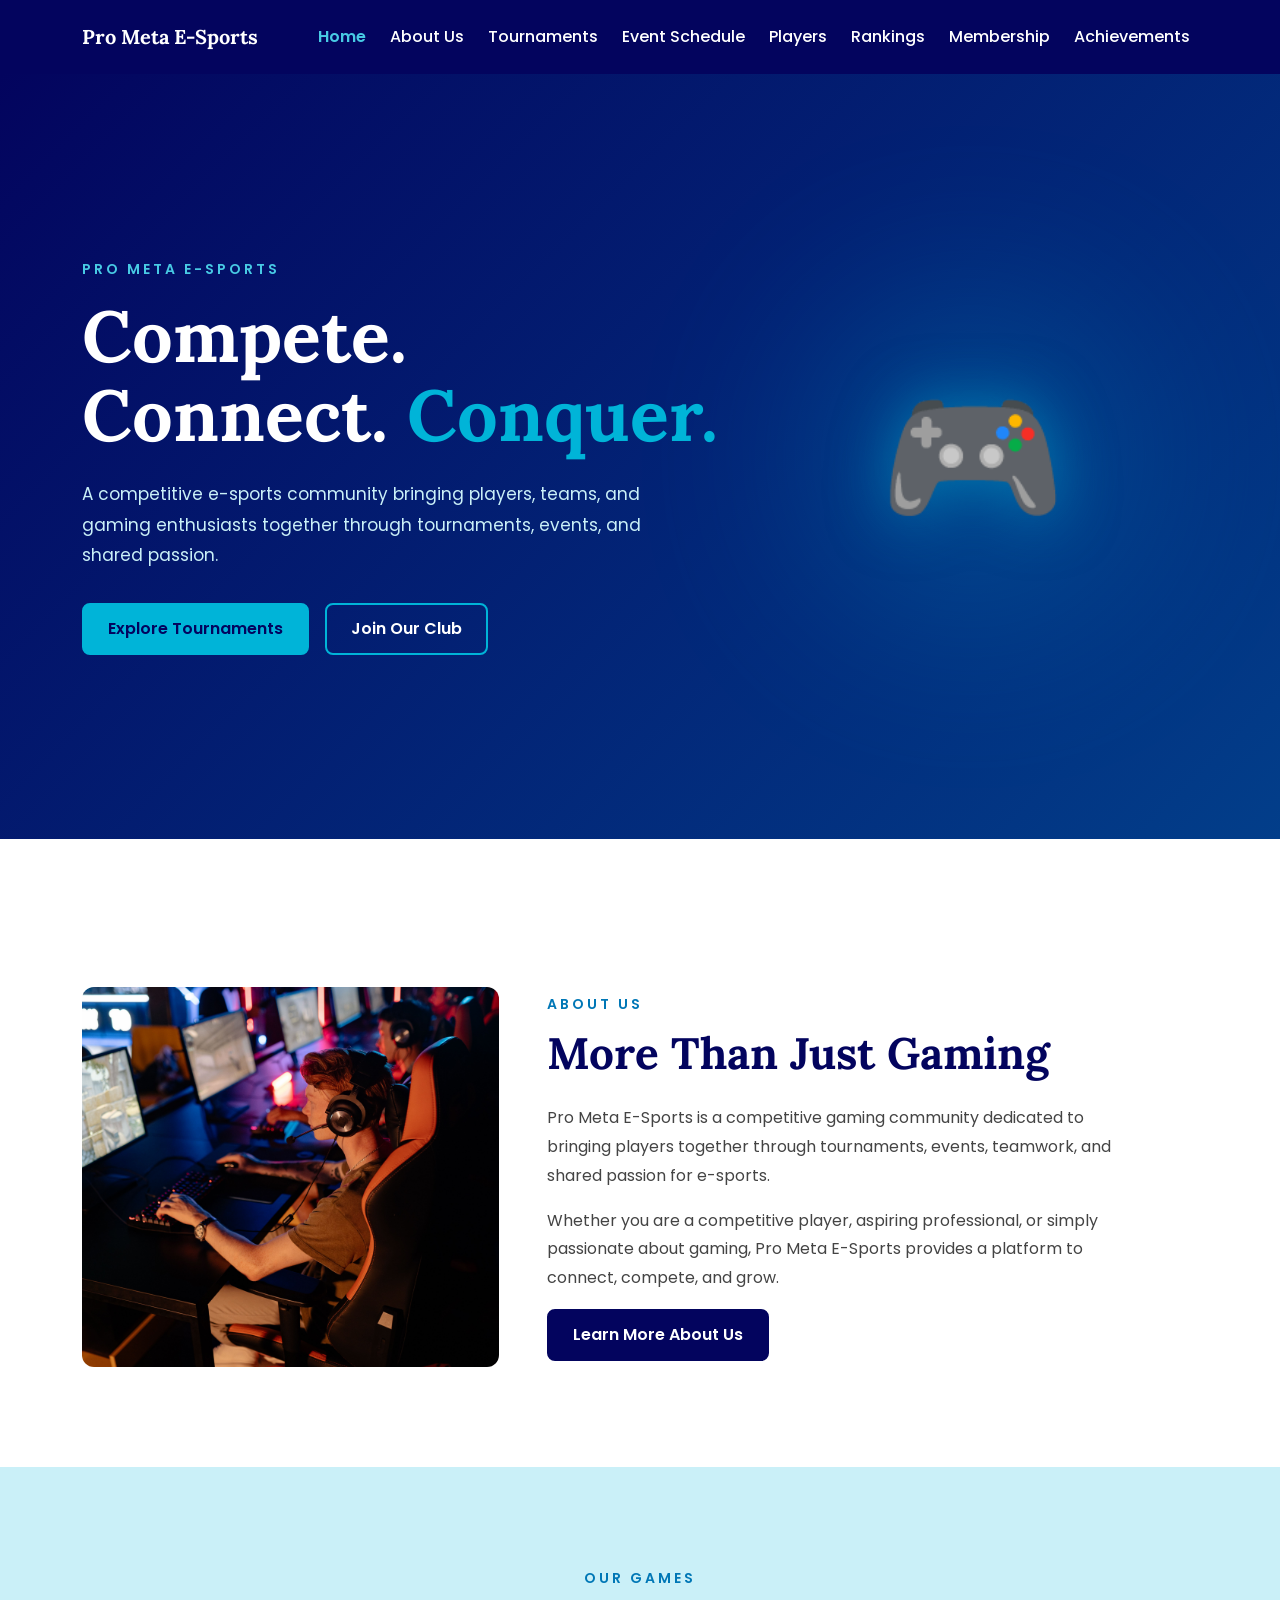
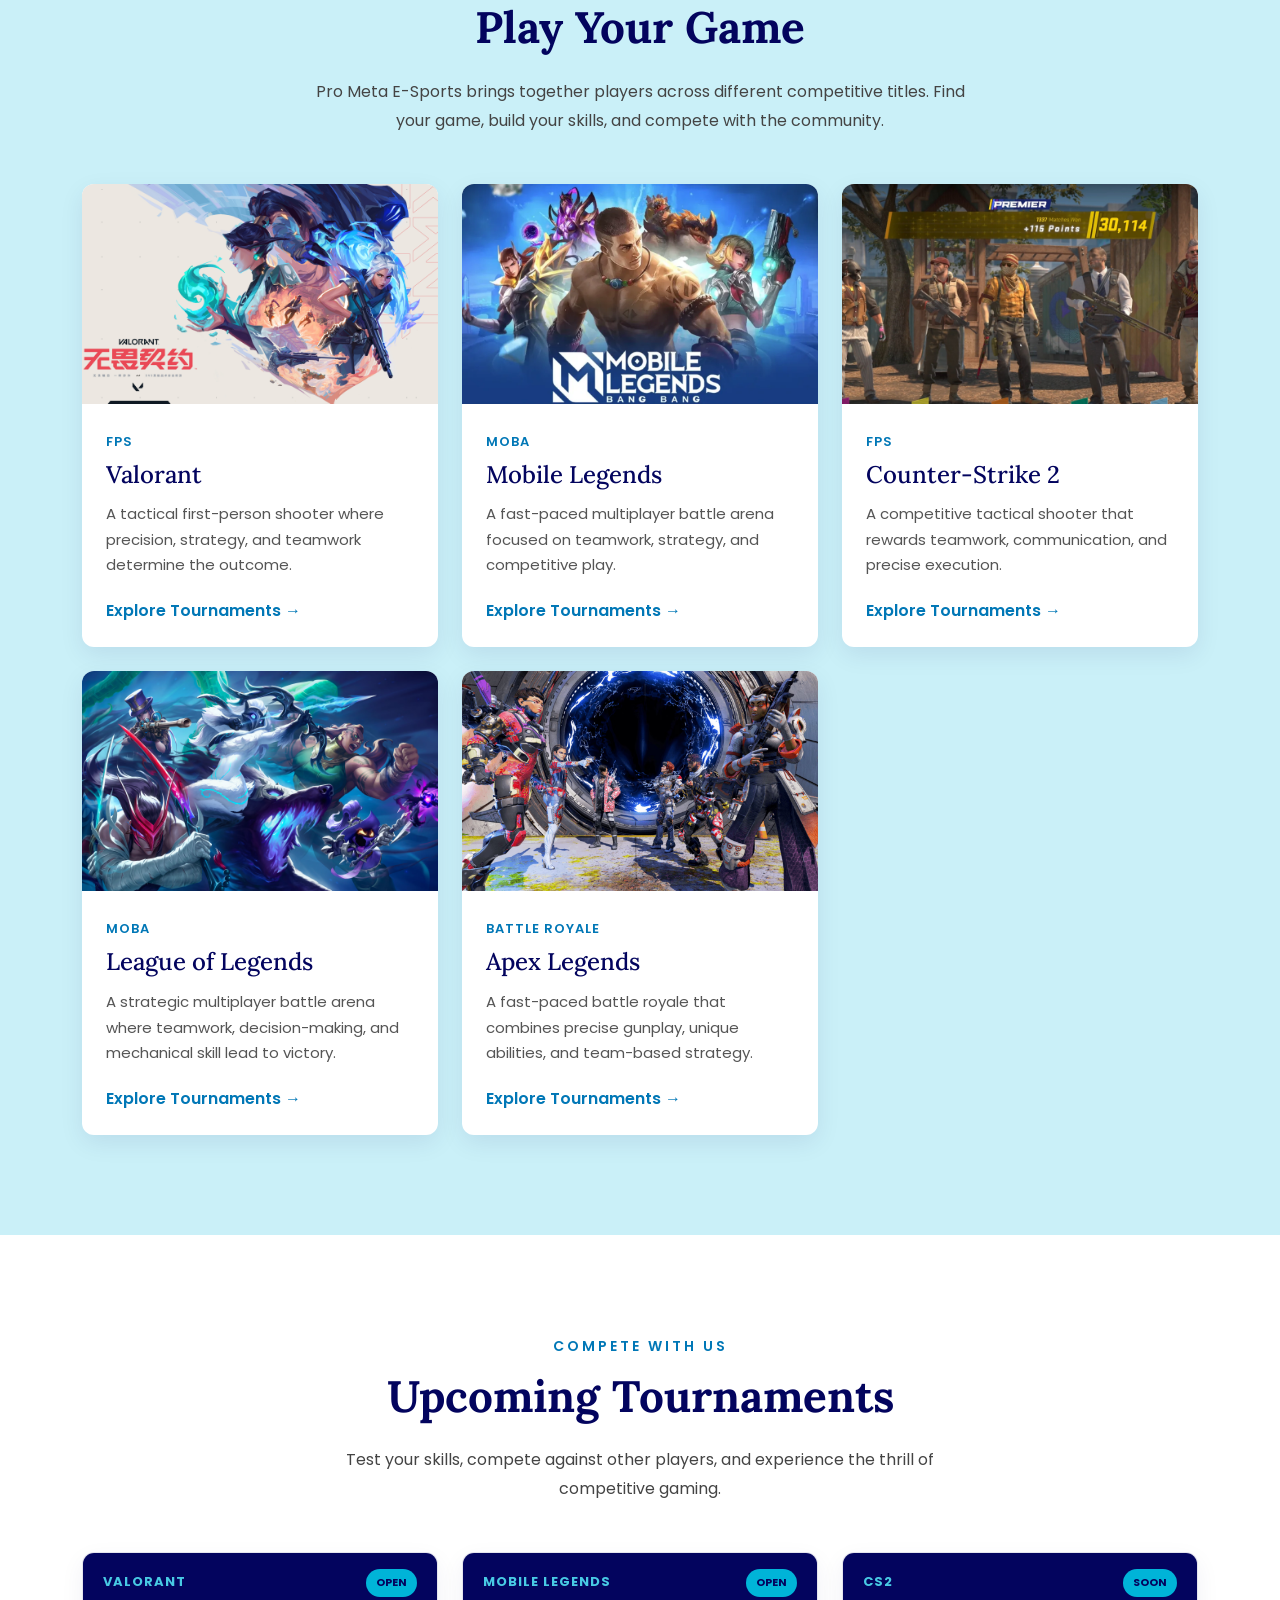
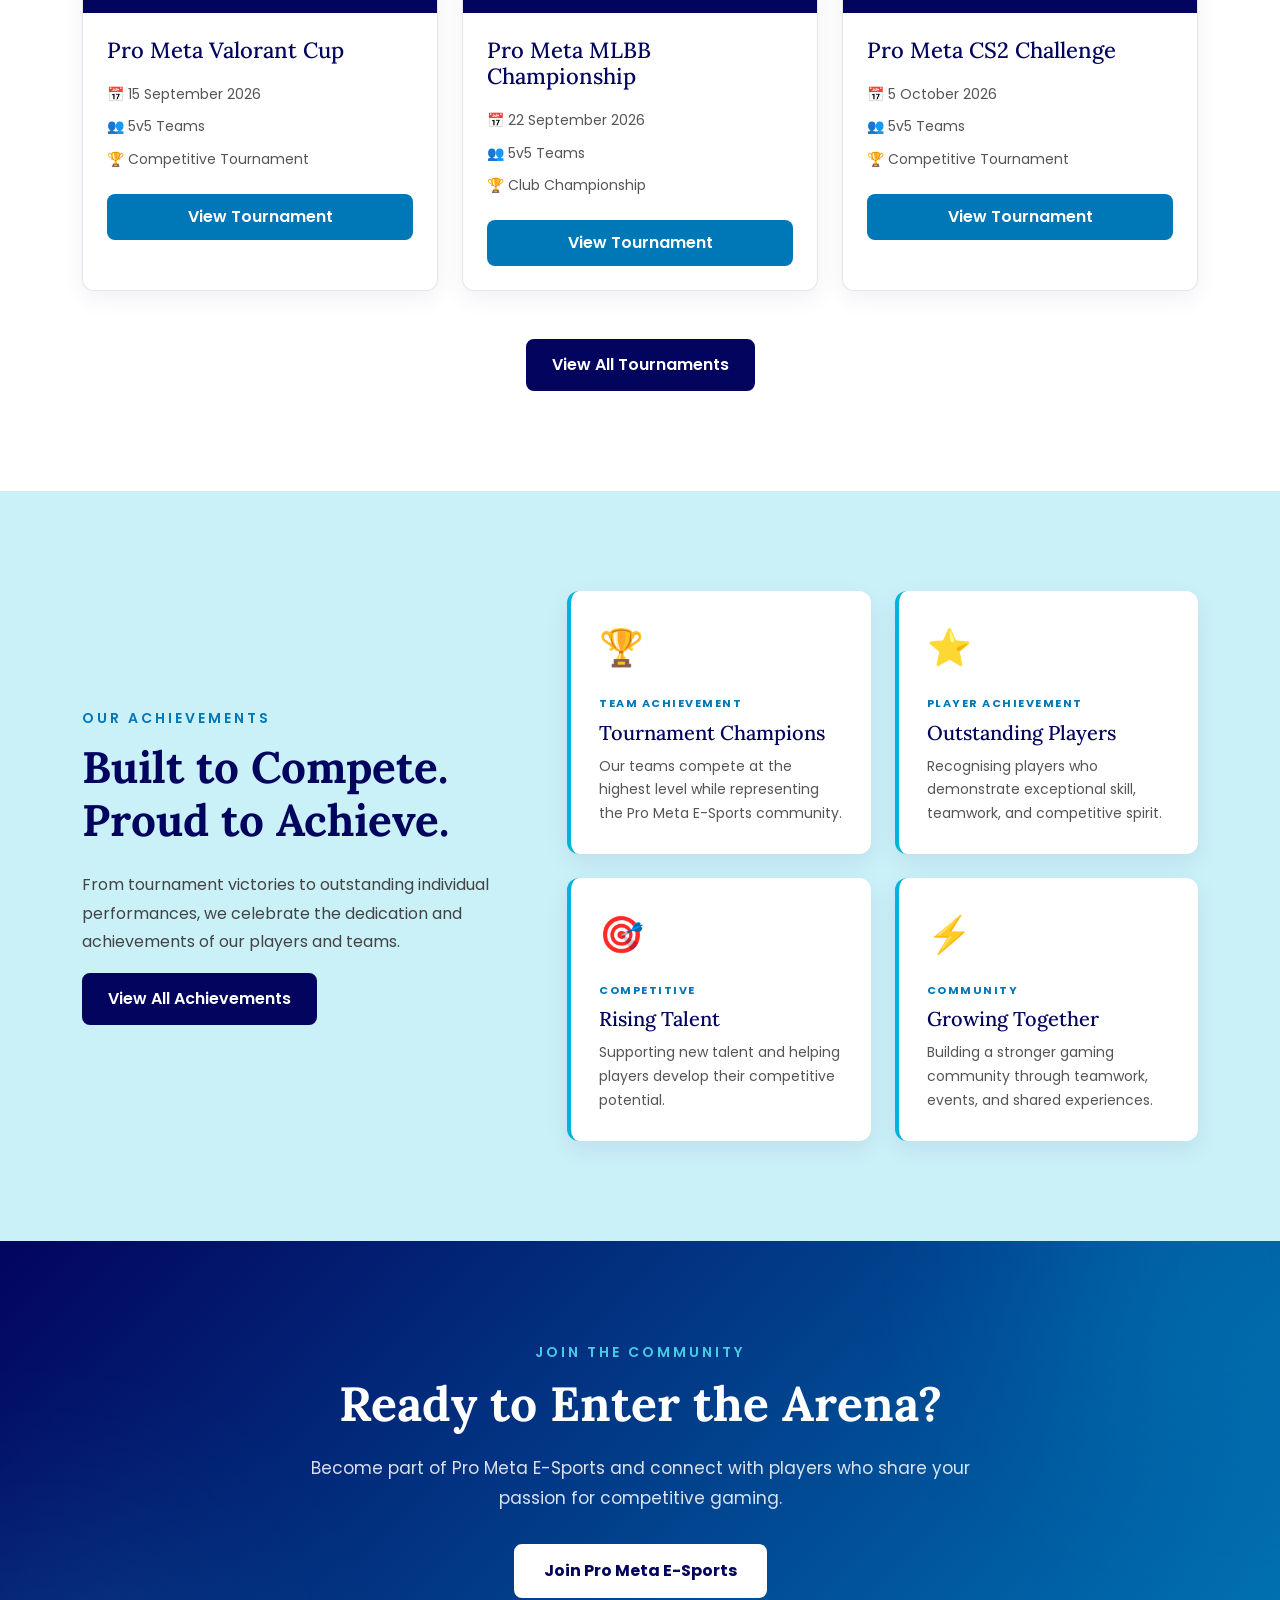
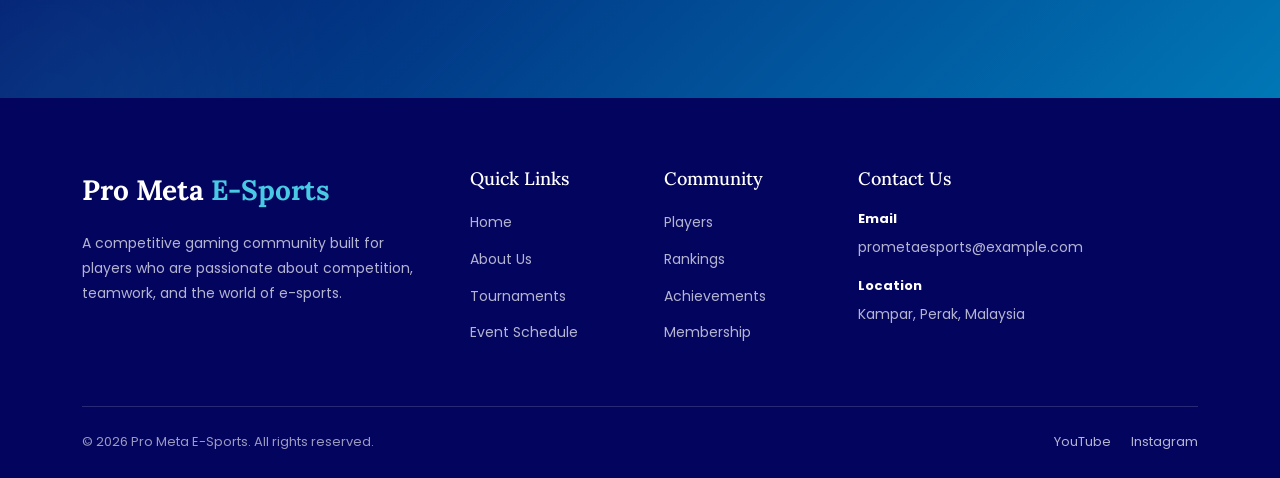
==== index.html @ bb0fb971 "Update homepage and achievements pages" ====
<!DOCTYPE html>
<html lang="en">

<head>
    <meta charset="UTF-8">
    <meta name="viewport" content="width=device-width, initial-scale=1.0">

    <title>Pro Meta E-Sports</title>

    <!-- Google Fonts -->
    <link rel="preconnect" href="https://fonts.googleapis.com">
    <link rel="preconnect" href="https://fonts.gstatic.com" crossorigin>

    <link
        href="https://fonts.googleapis.com/css2?family=Lora:wght@400;500;600;700&family=Poppins:wght@300;400;500;600;700&display=swap"
        rel="stylesheet">

    <!-- Bootstrap CSS -->
    <link href="https://cdn.jsdelivr.net/npm/bootstrap@5.3.8/dist/css/bootstrap.min.css" rel="stylesheet">

    <!-- Global CSS -->
    <link rel="stylesheet" href="css/style.css">
</head>

<body>

    <nav class="navbar navbar-expand-lg navbar-dark">
        <div class="container">

            <!-- Logo / Brand -->
            <a class="navbar-brand" href="index.html">
                Pro Meta E-Sports
            </a>

            <!-- Mobile Menu Button -->
            <button class="navbar-toggler" type="button" data-bs-toggle="collapse" data-bs-target="#mainNavbar"
                aria-controls="mainNavbar" aria-expanded="false" aria-label="Toggle navigation">

                <span class="navbar-toggler-icon"></span>

            </button>

            <!-- Navigation Links -->
            <div class="collapse navbar-collapse" id="mainNavbar">

                <ul class="navbar-nav ms-auto">

                    <li class="nav-item">
                        <a class="nav-link active" href="index.html">
                            Home
                        </a>
                    </li>

                    <li class="nav-item">
                        <a class="nav-link" href="about.html">
                            About Us
                        </a>
                    </li>

                    <li class="nav-item">
                        <a class="nav-link" href="tournaments.html">
                            Tournaments
                        </a>
                    </li>

                    <li class="nav-item">
                        <a class="nav-link" href="schedule.html">
                            Event Schedule
                        </a>
                    </li>

                    <li class="nav-item">
                        <a class="nav-link" href="players.html">
                            Players
                        </a>
                    </li>

                    <li class="nav-item">
                        <a class="nav-link" href="rankings.html">
                            Rankings
                        </a>
                    </li>

                    <li class="nav-item">
                        <a class="nav-link" href="membership.html">
                            Membership
                        </a>
                    </li>

                    <li class="nav-item">
                        <a class="nav-link" href="achievements.html">
                            Achievements
                        </a>
                    </li>

                </ul>

            </div>

        </div>
    </nav>


    <section class="hero-section">
        <div class="container">
            <div class="row align-items-center">

                <!-- Hero Text -->
                <div class="col-lg-7">

                    <p class="hero-label">
                        PRO META E-SPORTS
                    </p>

                    <h1 class="hero-title">
                        Compete. Connect. <span>Conquer.</span>
                    </h1>

                    <p class="hero-description">
                        A competitive e-sports community bringing players,
                        teams, and gaming enthusiasts together through
                        tournaments, events, and shared passion.
                    </p>

                    <div class="hero-buttons">
                        <a href="tournaments.html" class="btn btn-primary-custom">
                            Explore Tournaments
                        </a>

                        <a href="membership.html" class="btn btn-outline-custom">
                            Join Our Club
                        </a>
                    </div>

                </div>

                <!-- Hero Visual -->
                <div class="col-lg-5">

                    <div class="hero-visual">
                        <div class="hero-glow"></div>

                        <div class="hero-controller">
                            🎮
                        </div>
                    </div>

                </div>

            </div>
        </div>
    </section>

    <!-- About Preview Section -->
    <section class="about-preview">
        <div class="container">

            <div class="row align-items-center g-5">

                <div class="row align-items-center g-5">

                    <div class="col-lg-5">
                        <div class="about-visual">
                            <img src="images/about/esports-team.jpg" alt="Pro Meta E-Sports">
                        </div>
                    </div>

                    <!-- Content -->
                    <div class="col-lg-7">

                        <p class="section-label">
                            ABOUT US
                        </p>

                        <h2 class="section-title">
                            More Than Just Gaming
                        </h2>

                        <p class="section-description">
                            Pro Meta E-Sports is a competitive gaming community
                            dedicated to bringing players together through
                            tournaments, events, teamwork, and shared passion
                            for e-sports.
                        </p>

                        <p class="section-description">
                            Whether you are a competitive player, aspiring
                            professional, or simply passionate about gaming,
                            Pro Meta E-Sports provides a platform to connect,
                            compete, and grow.
                        </p>

                        <a href="about.html" class="btn btn-secondary-custom">
                            Learn More About Us
                        </a>

                    </div>

                </div>

            </div>
    </section>

    <!-- Featured Games Section -->
    <section class="games-section">
        <div class="container">

            <!-- Section Heading -->
            <div class="section-heading text-center">

                <p class="section-label">
                    OUR GAMES
                </p>

                <h2 class="section-title">
                    Play Your Game
                </h2>

                <p class="section-description mx-auto">
                    Pro Meta E-Sports brings together players across
                    different competitive titles. Find your game,
                    build your skills, and compete with the community.
                </p>

            </div>


            <!-- Game Cards -->
            <div class="row g-4 mt-4">

                <!-- Valorant -->
                <div class="col-md-6 col-lg-4">

                    <div class="game-card">

                        <div class="game-image">
                            <img src="images/banner/valorant.jpg" alt="Valorant">
                        </div>

                        <div class="game-content">

                            <span class="game-category">
                                FPS
                            </span>

                            <h3>
                                Valorant
                            </h3>

                            <p>
                                A tactical first-person shooter where
                                precision, strategy, and teamwork determine
                                the outcome.
                            </p>

                            <a href="tournaments.html" class="game-link">
                                Explore Tournaments →
                            </a>

                        </div>

                    </div>

                </div>


                <!-- Mobile Legends -->
                <div class="col-md-6 col-lg-4">

                    <div class="game-card">

                        <div class="game-image">
                            <img src="images/banner/mobile-legends.jpg" alt="Mobile Legends">
                        </div>

                        <div class="game-content">

                            <span class="game-category">
                                MOBA
                            </span>

                            <h3>
                                Mobile Legends
                            </h3>

                            <p>
                                A fast-paced multiplayer battle arena
                                focused on teamwork, strategy, and
                                competitive play.
                            </p>

                            <a href="tournaments.html" class="game-link">
                                Explore Tournaments →
                            </a>

                        </div>

                    </div>

                </div>


                <!-- Counter-Strike 2 -->
                <div class="col-md-6 col-lg-4">

                    <div class="game-card">

                        <div class="game-image">
                            <img src="images/banner/counter-strike-2.jpg" alt="Counter-Strike 2">
                        </div>

                        <div class="game-content">

                            <span class="game-category">
                                FPS
                            </span>

                            <h3>
                                Counter-Strike 2
                            </h3>

                            <p>
                                A competitive tactical shooter that
                                rewards teamwork, communication, and
                                precise execution.
                            </p>

                            <a href="tournaments.html" class="game-link">
                                Explore Tournaments →
                            </a>

                        </div>

                    </div>

                </div>

                <!-- League of Legends -->
                <div class="col-md-6 col-lg-4">

                    <div class="game-card">

                        <div class="game-image">
                            <img src="images/banner/league-of-legends.jpg" alt="League of Legends">
                        </div>

                        <div class="game-content">

                            <span class="game-category">
                                MOBA
                            </span>

                            <h3>
                                League of Legends
                            </h3>

                            <p>
                                A strategic multiplayer battle arena where teamwork,
                                decision-making, and mechanical skill lead to victory.
                            </p>

                            <a href="tournaments.html" class="game-link">
                                Explore Tournaments →
                            </a>

                        </div>

                    </div>

                </div>


                <!-- Apex Legends -->
                <div class="col-md-6 col-lg-4">

                    <div class="game-card">

                        <div class="game-image">
                            <img src="images/banner/apex-legends.jpg" alt="Apex Legends">
                        </div>

                        <div class="game-content">

                            <span class="game-category">
                                BATTLE ROYALE
                            </span>

                            <h3>
                                Apex Legends
                            </h3>

                            <p>
                                A fast-paced battle royale that combines precise gunplay,
                                unique abilities, and team-based strategy.
                            </p>

                            <a href="tournaments.html" class="game-link">
                                Explore Tournaments →
                            </a>

                        </div>

                    </div>

                </div>

            </div>

        </div>
    </section>

    <!-- Upcoming Tournaments Section -->
    <section class="tournaments-section">
        <div class="container">

            <!-- Section Heading -->
            <div class="section-heading text-center">

                <p class="section-label">
                    COMPETE WITH US
                </p>

                <h2 class="section-title">
                    Upcoming Tournaments
                </h2>

                <p class="section-description mx-auto">
                    Test your skills, compete against other players,
                    and experience the thrill of competitive gaming.
                </p>

            </div>


            <!-- Tournament Cards -->
            <div class="row g-4 mt-4">

                <!-- Tournament 1 -->
                <div class="col-md-6 col-lg-4">

                    <div class="tournament-card">

                        <div class="tournament-header">
                            <span class="tournament-game">
                                VALORANT
                            </span>

                            <span class="tournament-status">
                                OPEN
                            </span>
                        </div>

                        <div class="tournament-content">

                            <h3>
                                Pro Meta Valorant Cup
                            </h3>

                            <div class="tournament-info">
                                <p>
                                    📅 15 September 2026
                                </p>

                                <p>
                                    👥 5v5 Teams
                                </p>

                                <p>
                                    🏆 Competitive Tournament
                                </p>
                            </div>

                            <a href="tournaments.html" class="btn btn-tournament">
                                View Tournament
                            </a>

                        </div>

                    </div>

                </div>


                <!-- Tournament 2 -->
                <div class="col-md-6 col-lg-4">

                    <div class="tournament-card">

                        <div class="tournament-header">
                            <span class="tournament-game">
                                MOBILE LEGENDS
                            </span>

                            <span class="tournament-status">
                                OPEN
                            </span>
                        </div>

                        <div class="tournament-content">

                            <h3>
                                Pro Meta MLBB Championship
                            </h3>

                            <div class="tournament-info">
                                <p>
                                    📅 22 September 2026
                                </p>

                                <p>
                                    👥 5v5 Teams
                                </p>

                                <p>
                                    🏆 Club Championship
                                </p>
                            </div>

                            <a href="tournaments.html" class="btn btn-tournament">
                                View Tournament
                            </a>

                        </div>

                    </div>

                </div>


                <!-- Tournament 3 -->
                <div class="col-md-6 col-lg-4">

                    <div class="tournament-card">

                        <div class="tournament-header">
                            <span class="tournament-game">
                                CS2
                            </span>

                            <span class="tournament-status">
                                SOON
                            </span>
                        </div>

                        <div class="tournament-content">

                            <h3>
                                Pro Meta CS2 Challenge
                            </h3>

                            <div class="tournament-info">
                                <p>
                                    📅 5 October 2026
                                </p>

                                <p>
                                    👥 5v5 Teams
                                </p>

                                <p>
                                    🏆 Competitive Tournament
                                </p>
                            </div>

                            <a href="tournaments.html" class="btn btn-tournament">
                                View Tournament
                            </a>

                        </div>

                    </div>

                </div>

            </div>


            <!-- View All -->
            <div class="text-center mt-5">

                <a href="tournaments.html" class="btn btn-secondary-custom">
                    View All Tournaments
                </a>

            </div>

        </div>
    </section>

    <!-- Achievements Section -->
    <section class="achievements-section">
        <div class="container">

            <div class="row align-items-center g-5">

                <!-- Text -->
                <div class="col-lg-5">

                    <p class="section-label">
                        OUR ACHIEVEMENTS
                    </p>

                    <h2 class="section-title">
                        Built to Compete.<br>
                        Proud to Achieve.
                    </h2>

                    <p class="section-description">
                        From tournament victories to outstanding individual
                        performances, we celebrate the dedication and
                        achievements of our players and teams.
                    </p>

                    <a href="achievements.html" class="btn btn-secondary-custom">
                        View All Achievements
                    </a>

                </div>


                <!-- Achievement Highlights -->
                <div class="col-lg-7">

                    <div class="row g-4">

                        <!-- Achievement 1 -->
                        <div class="col-sm-6">

                            <div class="achievement-card">

                                <div class="achievement-icon">
                                    🏆
                                </div>

                                <div>
                                    <span class="achievement-year">
                                        TEAM ACHIEVEMENT
                                    </span>

                                    <h3>
                                        Tournament Champions
                                    </h3>

                                    <p>
                                        Our teams compete at the highest
                                        level while representing the Pro
                                        Meta E-Sports community.
                                    </p>
                                </div>

                            </div>

                        </div>


                        <!-- Achievement 2 -->
                        <div class="col-sm-6">

                            <div class="achievement-card">

                                <div class="achievement-icon">
                                    ⭐
                                </div>

                                <div>
                                    <span class="achievement-year">
                                        PLAYER ACHIEVEMENT
                                    </span>

                                    <h3>
                                        Outstanding Players
                                    </h3>

                                    <p>
                                        Recognising players who demonstrate
                                        exceptional skill, teamwork, and
                                        competitive spirit.
                                    </p>
                                </div>

                            </div>

                        </div>


                        <!-- Achievement 3 -->
                        <div class="col-sm-6">

                            <div class="achievement-card">

                                <div class="achievement-icon">
                                    🎯
                                </div>

                                <div>
                                    <span class="achievement-year">
                                        COMPETITIVE
                                    </span>

                                    <h3>
                                        Rising Talent
                                    </h3>

                                    <p>
                                        Supporting new talent and helping
                                        players develop their competitive
                                        potential.
                                    </p>

                                </div>

                            </div>

                        </div>


                        <!-- Achievement 4 -->
                        <div class="col-sm-6">

                            <div class="achievement-card">

                                <div class="achievement-icon">
                                    ⚡
                                </div>

                                <div>
                                    <span class="achievement-year">
                                        COMMUNITY
                                    </span>

                                    <h3>
                                        Growing Together
                                    </h3>

                                    <p>
                                        Building a stronger gaming community
                                        through teamwork, events, and
                                        shared experiences.
                                    </p>

                                </div>

                            </div>

                        </div>

                    </div>

                </div>

            </div>

        </div>
    </section>

    <!-- Membership CTA Section -->
    <section class="membership-cta">
        <div class="container">

            <div class="membership-cta-content text-center">

                <p class="section-label">
                    JOIN THE COMMUNITY
                </p>

                <h2>
                    Ready to Enter the Arena?
                </h2>

                <p>
                    Become part of Pro Meta E-Sports and connect with
                    players who share your passion for competitive gaming.
                </p>

                <a href="membership.html" class="btn btn-cta">
                    Join Pro Meta E-Sports
                </a>

            </div>

        </div>
    </section>

    <!-- Footer -->
    <footer class="site-footer">

        <div class="container">

            <div class="row g-5">

                <!-- Brand -->
                <div class="col-lg-4">

                    <a href="index.html" class="footer-brand">
                        Pro Meta <span>E-Sports</span>
                    </a>

                    <p class="footer-description">
                        A competitive gaming community built for players
                        who are passionate about competition, teamwork,
                        and the world of e-sports.
                    </p>

                </div>


                <!-- Quick Links -->
                <div class="col-sm-6 col-lg-2">

                    <h3 class="footer-title">
                        Quick Links
                    </h3>

                    <ul class="footer-links">

                        <li>
                            <a href="index.html">Home</a>
                        </li>

                        <li>
                            <a href="about.html">About Us</a>
                        </li>

                        <li>
                            <a href="tournaments.html">Tournaments</a>
                        </li>

                        <li>
                            <a href="schedule.html">Event Schedule</a>
                        </li>

                    </ul>

                </div>


                <!-- Community -->
                <div class="col-sm-6 col-lg-2">

                    <h3 class="footer-title">
                        Community
                    </h3>

                    <ul class="footer-links">

                        <li>
                            <a href="players.html">Players</a>
                        </li>

                        <li>
                            <a href="ranking.html">Rankings</a>
                        </li>

                        <li>
                            <a href="achievement.html">Achievements</a>
                        </li>

                        <li>
                            <a href="membership.html">Membership</a>
                        </li>

                    </ul>

                </div>


                <!-- Contact -->
                <div class="col-lg-4">

                    <h3 class="footer-title">
                        Contact Us
                    </h3>

                    <ul class="footer-contact">

                        <li>
                            <strong>Email</strong>
                            <a href="mailto:prometaesports@example.com">
                                prometaesports@example.com
                            </a>
                        </li>

                        <li>
                            <strong>Location</strong>
                            <span>
                                Kampar, Perak, Malaysia
                            </span>
                        </li>

                    </ul>

                </div>

            </div>


            <!-- Bottom Footer -->
            <div class="footer-bottom">

                <p>
                    © 2026 Pro Meta E-Sports. All rights reserved.
                </p>

                <div class="footer-social">

                    <!-- Social Media Plugin will be integrated later -->

                    <a href="#" aria-label="YouTube">
                        YouTube
                    </a>

                    <a href="#" aria-label="Instagram">
                        Instagram
                    </a>

                </div>

            </div>

        </div>

    </footer>

    <script src="https://cdn.jsdelivr.net/npm/bootstrap@5.3.8/dist/js/bootstrap.bundle.min.js"></script>

</body>

</html>
---- css/style.css ----
/* =========================
   GLOBAL VARIABLES
   ========================= */

:root {
    /* Brand Colours */
    --primary: #03045E;
    --secondary: #0077B6;
    --deep-blue: #023E8A;
    --accent: #00B4D8;
    --accent-light: #48CAE4;

    /* Background */
    --background-light: #CAF0F8;

    /* Text */
    --text-dark: #1F2937;
    --text-light: #FFFFFF;
    --text-muted: #555555;

    /* UI */
    --radius-md: 12px;
    --radius-sm: 8px;

    /* Spacing */
    --space-sm: 8px;
    --space-md: 16px;
    --space-lg: 32px;
    --section-padding: 100px;

    /* Animation */
    --transition: 0.3s ease;
}

/* ===========================
   RESET
=========================== */

* {
    margin: 0;
    padding: 0;
    box-sizing: border-box;
}

/* =========================
   GLOBAL
   ========================= */

html {
    scroll-behavior: smooth;
}

body {
    margin: 0;
    font-family: "Poppins", sans-serif;
    color: var(--text-dark);
    background-color: #ffffff;
    line-height: 1.6;
}

h1,
h2,
h3,
h4,
h5,
h6 {
    font-family: "Lora", serif;
}

img {
    max-width: 100%;
    height: auto;
}

a {
    transition: var(--transition);
}

/* =========================
   SHARED SECTION STYLES
   ========================= */

.section-heading {
    margin-bottom: 20px;
}

.section-label {
    color: var(--secondary);
    font-family: "Poppins", sans-serif;
    font-size: 13px;
    font-weight: 700;
    letter-spacing: 2px;
    text-transform: uppercase;
    margin-bottom: 12px;
}

.section-title {
    color: var(--primary);
    font-family: "Lora", serif;
    font-size: clamp(30px, 4vw, 42px);
    font-weight: 700;
    margin-bottom: 18px;
}

.section-description {
    color: var(--text-muted);
    max-width: 650px;
    font-size: 15px;
    line-height: 1.8;
}

/* =========================
   NAVBAR
   ========================= */

.navbar {
    background-color: var(--primary);
    padding: 16px 0;
}

.navbar-brand {
    font-family: "Lora", serif;
    font-weight: 700;
    color: var(--text-light);
}

.navbar-brand:hover {
    color: var(--accent-light);
}

.navbar .nav-link {
    color: var(--text-light);
    font-weight: 500;
    margin-left: 8px;
    transition: color 0.3s ease;
}

.nav-link:hover {
    color: var(--accent-light);
}

.navbar .nav-link.active {
    color: var(--accent-light);
    font-weight: 600;
}


/* =========================
   FOOTER
   ========================= */

.site-footer {
    background-color: var(--primary);
    color: #ffffff;
    padding: 70px 0 25px;
}

.footer-brand {
    display: inline-block;
    color: #ffffff;
    font-family: "Lora", serif;
    font-size: 28px;
    font-weight: 700;
    text-decoration: none;
    margin-bottom: 18px;
}

.footer-brand span {
    color: var(--accent-light);
}

.footer-description {
    max-width: 380px;
    color: rgba(255, 255, 255, 0.7);
    font-size: 14px;
    line-height: 1.8;
}

.footer-title {
    color: #ffffff;
    font-family: "Lora", serif;
    font-size: 18px;
    margin-bottom: 20px;
}

.footer-links,
.footer-contact {
    list-style: none;
    padding: 0;
    margin: 0;
}

.footer-links li {
    margin-bottom: 11px;
}

.footer-links a {
    color: rgba(255, 255, 255, 0.7);
    text-decoration: none;
    font-size: 14px;
    transition: color 0.3s ease;
}

.footer-links a:hover {
    color: var(--accent-light);
}

.footer-contact li {
    margin-bottom: 16px;
}

.footer-contact strong {
    display: block;
    color: #ffffff;
    font-size: 13px;
    margin-bottom: 4px;
}

.footer-contact a,
.footer-contact span {
    color: rgba(255, 255, 255, 0.7);
    text-decoration: none;
    font-size: 14px;
}

.footer-contact a:hover {
    color: var(--accent-light);
}

.footer-bottom {
    display: flex;
    justify-content: space-between;
    align-items: center;
    gap: 20px;
    margin-top: 50px;
    padding-top: 25px;
    border-top: 1px solid rgba(255, 255, 255, 0.15);
}

.footer-bottom p {
    margin: 0;
    color: rgba(255, 255, 255, 0.6);
    font-size: 13px;
}

.footer-social {
    display: flex;
    gap: 20px;
}

.footer-social a {
    color: rgba(255, 255, 255, 0.7);
    text-decoration: none;
    font-size: 13px;
    transition: color 0.3s ease;
}

.footer-social a:hover {
    color: var(--accent-light);
}


/* =========================
   HERO SECTION
   ========================= */

.hero-section {
    min-height: 85vh;
    display: flex;
    align-items: center;
    background: linear-gradient(135deg,
            var(--primary),
            var(--deep-blue));
    color: var(--text-light);
    padding: 80px 0;
    overflow: hidden;
}

.hero-label {
    color: var(--accent-light);
    font-size: 14px;
    font-weight: 600;
    letter-spacing: 3px;
    margin-bottom: 16px;
}

.hero-title {
    font-size: clamp(40px, 6vw, 72px);
    font-weight: 700;
    line-height: 1.1;
    margin-bottom: 24px;
}

.hero-title span {
    color: var(--accent);
}

.hero-description {
    max-width: 600px;
    font-size: 17px;
    line-height: 1.8;
    color: #CAF0F8;
    margin-bottom: 32px;
}

.hero-buttons {
    display: flex;
    gap: 16px;
    flex-wrap: wrap;
}

.btn-primary-custom {
    background-color: var(--accent);
    color: var(--primary);
    border: 2px solid var(--accent);
    border-radius: var(--radius-sm);
    padding: 12px 24px;
    font-weight: 600;
    transition: all 0.3s ease;
}

.btn-primary-custom:hover {
    background-color: var(--accent-light);
    border-color: var(--accent-light);
    color: var(--primary);
    transform: translateY(-2px);
}

.btn-outline-custom {
    background-color: transparent;
    color: var(--text-light);
    border: 2px solid var(--accent);
    border-radius: var(--radius-sm);
    padding: 12px 24px;
    font-weight: 600;
    transition: all 0.3s ease;
}

.btn-outline-custom:hover {
    background-color: var(--accent);
    color: var(--primary);
    transform: translateY(-2px);
}

.hero-visual {
    position: relative;
    min-height: 400px;
    display: flex;
    align-items: center;
    justify-content: center;
}

.hero-glow {
    position: absolute;
    width: 300px;
    height: 300px;
    background-color: var(--accent);
    border-radius: 50%;
    filter: blur(100px);
    opacity: 0.25;
}

.hero-controller {
    position: relative;
    z-index: 1;
    font-size: 150px;
    filter: drop-shadow(0 0 30px rgba(0, 180, 216, 0.5));
}

/* About Preview */

.about-preview {
    padding: 100px 0;
    background-color: #ffffff;
}

.section-label {
    color: var(--secondary);
    font-size: 14px;
    font-weight: 600;
    letter-spacing: 3px;
    margin-bottom: 12px;
}

.section-title {
    color: var(--primary);
    font-size: clamp(30px, 4vw, 44px);
    font-weight: 700;
    margin-bottom: 24px;
}

.section-description {
    color: #444;
    font-size: 16px;
    line-height: 1.8;
    margin-bottom: 16px;
}

.about-visual {
    height: 380px;
    border-radius: var(--radius-md);
    overflow: hidden;
}

.about-visual img {
    width: 100%;
    height: 100%;
    object-fit: cover;
    display: block;
}

.about-icon {
    position: relative;
    z-index: 1;
    font-size: 120px;
}

.btn-secondary-custom {
    background-color: var(--primary);
    color: var(--text-light);
    border: 2px solid var(--primary);
    border-radius: var(--radius-sm);
    padding: 12px 24px;
    font-weight: 600;
    transition: all 0.3s ease;
}

.btn-secondary-custom:hover {
    background-color: var(--secondary);
    border-color: var(--secondary);
    color: var(--text-light);
    transform: translateY(-2px);
}

/* Featured Games */

.games-section {
    padding: 100px 0;
    background-color: var(--background-light);
}

.section-heading {
    max-width: 750px;
    margin: 0 auto;
}

.game-card {
    height: 100%;
    background-color: #ffffff;
    border-radius: var(--radius-md);
    overflow: hidden;
    box-shadow: 0 8px 25px rgba(3, 4, 94, 0.08);
    transition: transform 0.3s ease, box-shadow 0.3s ease;
}

.game-card:hover {
    transform: translateY(-8px);
    box-shadow: 0 15px 35px rgba(3, 4, 94, 0.15);
}

.game-image {
    width: 100%;
    height: 220px;
    overflow: hidden;
}

.game-image img {
    width: 100%;
    height: 100%;
    object-fit: cover;
    transition: transform 0.4s ease;
}

.game-card:hover .game-image img {
    transform: scale(1.05);
}

.game-content {
    padding: 24px;
}

.game-category {
    display: inline-block;
    color: var(--secondary);
    font-size: 13px;
    font-weight: 600;
    letter-spacing: 1px;
    text-transform: uppercase;
    margin-bottom: 8px;
}

.game-content h3 {
    color: var(--primary);
    font-size: 24px;
    margin-bottom: 12px;
}

.game-content p {
    color: #555;
    font-size: 15px;
    line-height: 1.7;
    margin-bottom: 20px;
}

.game-link {
    color: var(--secondary);
    font-weight: 600;
    text-decoration: none;
    transition: color 0.3s ease;
}

.game-link:hover {
    color: var(--accent);
}

/* Upcoming Tournaments */

.tournaments-section {
    padding: 100px 0;
    background-color: #ffffff;
}

.tournament-card {
    height: 100%;
    border: 1px solid rgba(3, 4, 94, 0.1);
    border-radius: var(--radius-md);
    overflow: hidden;
    background-color: #ffffff;
    box-shadow: 0 8px 25px rgba(3, 4, 94, 0.06);
    transition: transform 0.3s ease, box-shadow 0.3s ease;
}

.tournament-card:hover {
    transform: translateY(-6px);
    box-shadow: 0 15px 35px rgba(3, 4, 94, 0.12);
}

.tournament-header {
    display: flex;
    justify-content: space-between;
    align-items: center;
    padding: 16px 20px;
    background-color: var(--primary);
}

.tournament-game {
    color: var(--accent-light);
    font-size: 13px;
    font-weight: 700;
    letter-spacing: 1px;
}

.tournament-status {
    padding: 5px 10px;
    border-radius: 20px;
    background-color: var(--accent);
    color: var(--primary);
    font-size: 11px;
    font-weight: 700;
}

.tournament-content {
    padding: 24px;
}

.tournament-content h3 {
    color: var(--primary);
    font-size: 22px;
    margin-bottom: 20px;
}

.tournament-info {
    margin-bottom: 24px;
}

.tournament-info p {
    color: #555;
    font-size: 14px;
    margin-bottom: 10px;
}

.btn-tournament {
    width: 100%;
    background-color: var(--secondary);
    color: var(--text-light);
    border: none;
    border-radius: var(--radius-sm);
    padding: 11px 20px;
    font-weight: 600;
    transition: all 0.3s ease;
}

.btn-tournament:hover {
    background-color: var(--primary);
    color: var(--text-light);
}

/* Achievements */

.achievements-section {
    padding: 100px 0;
    background-color: var(--background-light);
}

.achievement-card {
    height: 100%;
    padding: 28px;
    background-color: #ffffff;
    border-radius: var(--radius-md);
    box-shadow: 0 8px 25px rgba(3, 4, 94, 0.07);
    border-left: 4px solid var(--accent);
    transition: transform 0.3s ease, box-shadow 0.3s ease;
}

.achievement-card:hover {
    transform: translateY(-5px);
    box-shadow: 0 15px 30px rgba(3, 4, 94, 0.12);
}

.achievement-icon {
    font-size: 36px;
    margin-bottom: 18px;
}

.achievement-year {
    display: block;
    color: var(--secondary);
    font-size: 11px;
    font-weight: 700;
    letter-spacing: 1.5px;
    margin-bottom: 8px;
}

.achievement-card h3 {
    color: var(--primary);
    font-size: 20px;
    margin-bottom: 10px;
}

.achievement-card p {
    color: #555;
    font-size: 14px;
    line-height: 1.7;
    margin-bottom: 0;
}

/* Membership CTA */

.membership-cta {
    padding: 100px 0;
    background: linear-gradient(135deg,
            var(--primary),
            var(--secondary));
    position: relative;
    overflow: hidden;
}

.membership-cta::before {
    content: "";
    position: absolute;
    width: 350px;
    height: 350px;
    background-color: var(--accent);
    border-radius: 50%;
    filter: blur(100px);
    opacity: 0.2;
    top: -150px;
    right: -100px;
}

.membership-cta::after {
    content: "";
    position: absolute;
    width: 300px;
    height: 300px;
    background-color: var(--accent-light);
    border-radius: 50%;
    filter: blur(120px);
    opacity: 0.15;
    bottom: -150px;
    left: -100px;
}

.membership-cta-content {
    position: relative;
    z-index: 1;
    max-width: 700px;
    margin: 0 auto;
}

.membership-cta .section-label {
    color: var(--accent-light);
}

.membership-cta h2 {
    color: #ffffff;
    font-family: "Lora", serif;
    font-size: clamp(32px, 5vw, 48px);
    font-weight: 700;
    margin-bottom: 20px;
}

.membership-cta p:not(.section-label) {
    color: rgba(255, 255, 255, 0.85);
    font-size: 17px;
    line-height: 1.8;
    margin-bottom: 30px;
}

.btn-cta {
    background-color: #ffffff;
    color: var(--primary);
    border: 2px solid #ffffff;
    border-radius: var(--radius-sm);
    padding: 13px 28px;
    font-weight: 700;
    transition: all 0.3s ease;
}

.btn-cta:hover {
    background-color: var(--accent-light);
    border-color: var(--accent-light);
    color: var(--primary);
    transform: translateY(-3px);
}


/* =========================
   ABOUT PAGE
   ========================= */


/* About Hero */

.about-hero {
    min-height: 55vh;
    display: flex;
    align-items: center;
    background:
        linear-gradient(rgba(3, 4, 94, 0.92),
            rgba(0, 119, 182, 0.88));
    padding: 100px 0;
}

.about-hero-content {
    max-width: 800px;
    margin: 0 auto;
}

.about-hero .section-label {
    color: var(--accent-light);
}

.about-hero h1 {
    color: #ffffff;
    font-family: "Lora", serif;
    font-size: clamp(38px, 6vw, 58px);
    font-weight: 700;
    margin-bottom: 24px;
}

.about-hero p:not(.section-label) {
    color: rgba(255, 255, 255, 0.85);
    font-size: 18px;
    line-height: 1.8;
    max-width: 650px;
    margin: 0 auto;
}


/* Who We Are */

.who-we-are {
    padding: 100px 0;
    background-color: #ffffff;
}

.about-brand-visual {
    min-height: 380px;
    border-radius: var(--radius-md);
    background: linear-gradient(135deg,
            var(--primary),
            var(--secondary));
    display: flex;
    flex-direction: column;
    justify-content: center;
    align-items: center;
    text-align: center;
    padding: 40px;
    position: relative;
    overflow: hidden;
}

.about-brand-visual::before {
    content: "";
    position: absolute;
    width: 250px;
    height: 250px;
    background-color: var(--accent);
    border-radius: 50%;
    filter: blur(90px);
    opacity: 0.25;
}

.about-brand-visual span,
.about-brand-visual strong {
    position: relative;
    z-index: 1;
    color: #ffffff;
    font-family: "Lora", serif;
}

.about-brand-visual span {
    font-size: 32px;
    font-weight: 500;
}

.about-brand-visual strong {
    font-size: 48px;
    color: var(--accent-light);
}


/* Mission & Vision */

.mission-section {
    padding: 100px 0;
    background-color: var(--background-light);
}

.purpose-card {
    height: 100%;
    padding: 40px;
    background-color: #ffffff;
    border-radius: var(--radius-md);
    box-shadow: 0 8px 25px rgba(3, 4, 94, 0.07);
    border-top: 4px solid var(--accent);
    transition: transform 0.3s ease, box-shadow 0.3s ease;
}

.purpose-card:hover {
    transform: translateY(-6px);
    box-shadow: 0 15px 35px rgba(3, 4, 94, 0.12);
}

.purpose-icon {
    font-size: 38px;
    margin-bottom: 20px;
}

.purpose-card h3 {
    color: var(--primary);
    font-family: "Lora", serif;
    font-size: 26px;
    margin-bottom: 16px;
}

.purpose-card p {
    color: #555;
    font-size: 15px;
    line-height: 1.8;
    margin-bottom: 0;
}

/* What We Offer */

.offer-section {
    padding: 100px 0;
    background-color: #ffffff;
}

.offer-card {
    height: 100%;
    padding: 32px 28px;
    background-color: #ffffff;
    border: 1px solid rgba(3, 4, 94, 0.08);
    border-radius: var(--radius-md);
    box-shadow: 0 6px 20px rgba(3, 4, 94, 0.05);
    transition: transform 0.3s ease, box-shadow 0.3s ease;
}

.offer-card:hover {
    transform: translateY(-6px);
    box-shadow: 0 14px 30px rgba(3, 4, 94, 0.1);
}

.offer-icon {
    font-size: 34px;
    margin-bottom: 20px;
}

.offer-card h3 {
    color: var(--primary);
    font-family: "Lora", serif;
    font-size: 21px;
    margin-bottom: 14px;
}

.offer-card p {
    color: #555;
    font-size: 14px;
    line-height: 1.7;
    margin-bottom: 20px;
}

.offer-card a {
    color: var(--secondary);
    font-size: 13px;
    font-weight: 600;
    text-decoration: none;
    transition: color 0.3s ease;
}

.offer-card a:hover {
    color: var(--accent);
}

/* Our Games */

.games-section {
    padding: 100px 0;
    background-color: var(--background-light);
}

.game-card {
    height: 100%;
    overflow: hidden;
    background-color: #ffffff;
    border-radius: var(--radius-md);
    box-shadow: 0 8px 25px rgba(3, 4, 94, 0.08);
    transition: transform 0.3s ease, box-shadow 0.3s ease;
}

.game-card:hover {
    transform: translateY(-8px);
    box-shadow: 0 16px 35px rgba(3, 4, 94, 0.14);
}

.game-card-image {
    height: 220px;
    display: flex;
    justify-content: center;
    align-items: center;
    padding: 30px;
    position: relative;
    overflow: hidden;
}

.game-card-image::before {
    content: "";
    position: absolute;
    inset: 0;
    background: linear-gradient(135deg,
            rgba(3, 4, 94, 0.8),
            rgba(0, 180, 216, 0.5));
}

.game-card-image span {
    position: relative;
    z-index: 1;
    color: #ffffff;
    font-family: "Lora", serif;
    font-size: 25px;
    font-weight: 700;
    text-align: center;
}

.valorant-bg {
    background-color: #03045E;
}

.ml-bg {
    background-color: #0077B6;
}

.cs-bg {
    background-color: #023E8A;
}

.game-card-content {
    padding: 28px;
}

.game-card-content h3 {
    color: var(--primary);
    font-family: "Lora", serif;
    font-size: 22px;
    margin-bottom: 12px;
}

.game-card-content p {
    color: #555;
    font-size: 14px;
    line-height: 1.7;
    margin-bottom: 0;
}

/* About CTA */

.about-cta {
    padding: 100px 0;
    background: linear-gradient(135deg,
            var(--primary),
            var(--secondary));
    position: relative;
    overflow: hidden;
}

.about-cta::before {
    content: "";
    position: absolute;
    width: 350px;
    height: 350px;
    background-color: var(--accent);
    border-radius: 50%;
    filter: blur(110px);
    opacity: 0.2;
    top: -180px;
    right: -100px;
}

.about-cta::after {
    content: "";
    position: absolute;
    width: 300px;
    height: 300px;
    background-color: var(--accent-light);
    border-radius: 50%;
    filter: blur(120px);
    opacity: 0.15;
    bottom: -170px;
    left: -100px;
}

.about-cta-content {
    position: relative;
    z-index: 1;
    max-width: 720px;
    margin: 0 auto;
}

.about-cta .section-label {
    color: var(--accent-light);
}

.about-cta h2 {
    color: #ffffff;
    font-family: "Lora", serif;
    font-size: clamp(32px, 5vw, 48px);
    font-weight: 700;
    margin-bottom: 20px;
}

.about-cta p:not(.section-label) {
    color: rgba(255, 255, 255, 0.85);
    font-size: 17px;
    line-height: 1.8;
    margin-bottom: 30px;
}



@media (max-width: 991px) {

    .hero-section {
        min-height: auto;
        padding: 80px 0;
        text-align: center;
    }

    .hero-description {
        margin-left: auto;
        margin-right: auto;
    }

    .hero-buttons {
        justify-content: center;
    }

    .hero-visual {
        min-height: 280px;
        margin-top: 40px;
    }

    .hero-controller {
        font-size: 110px;
    }

}
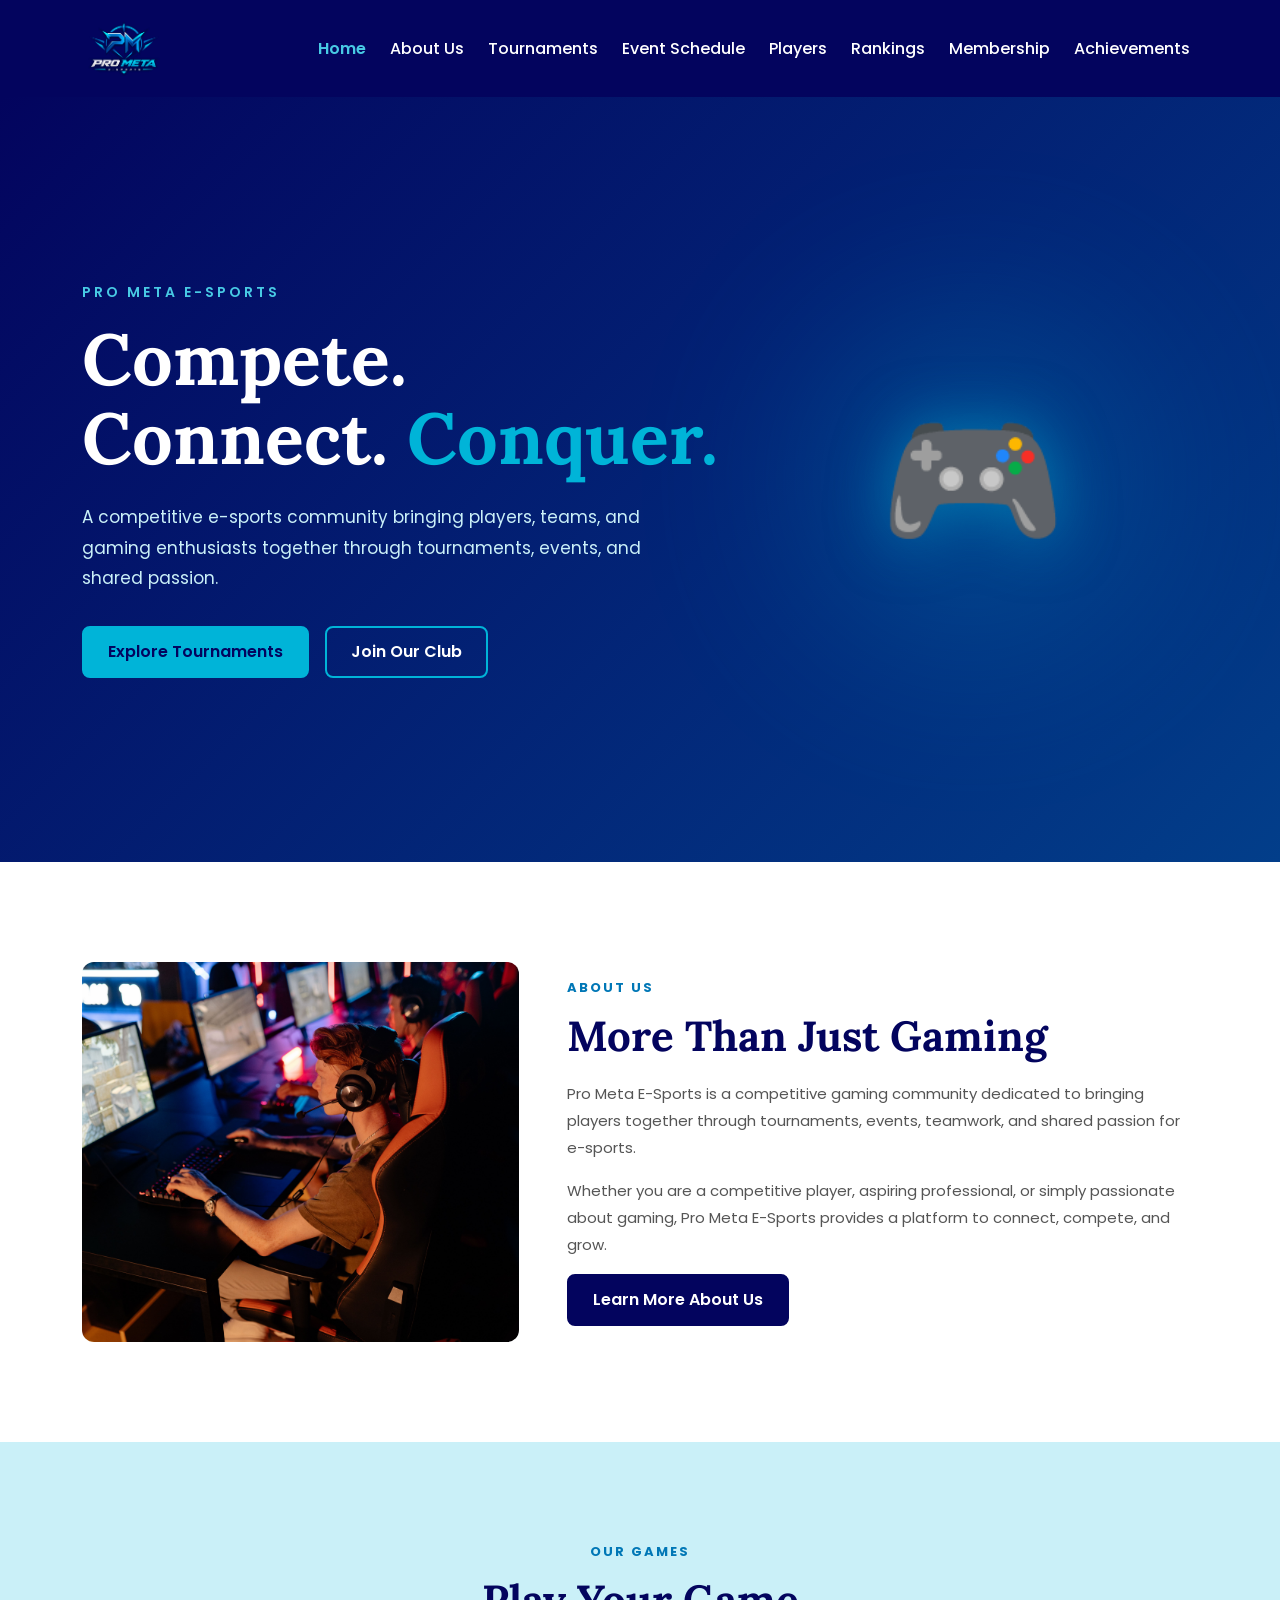
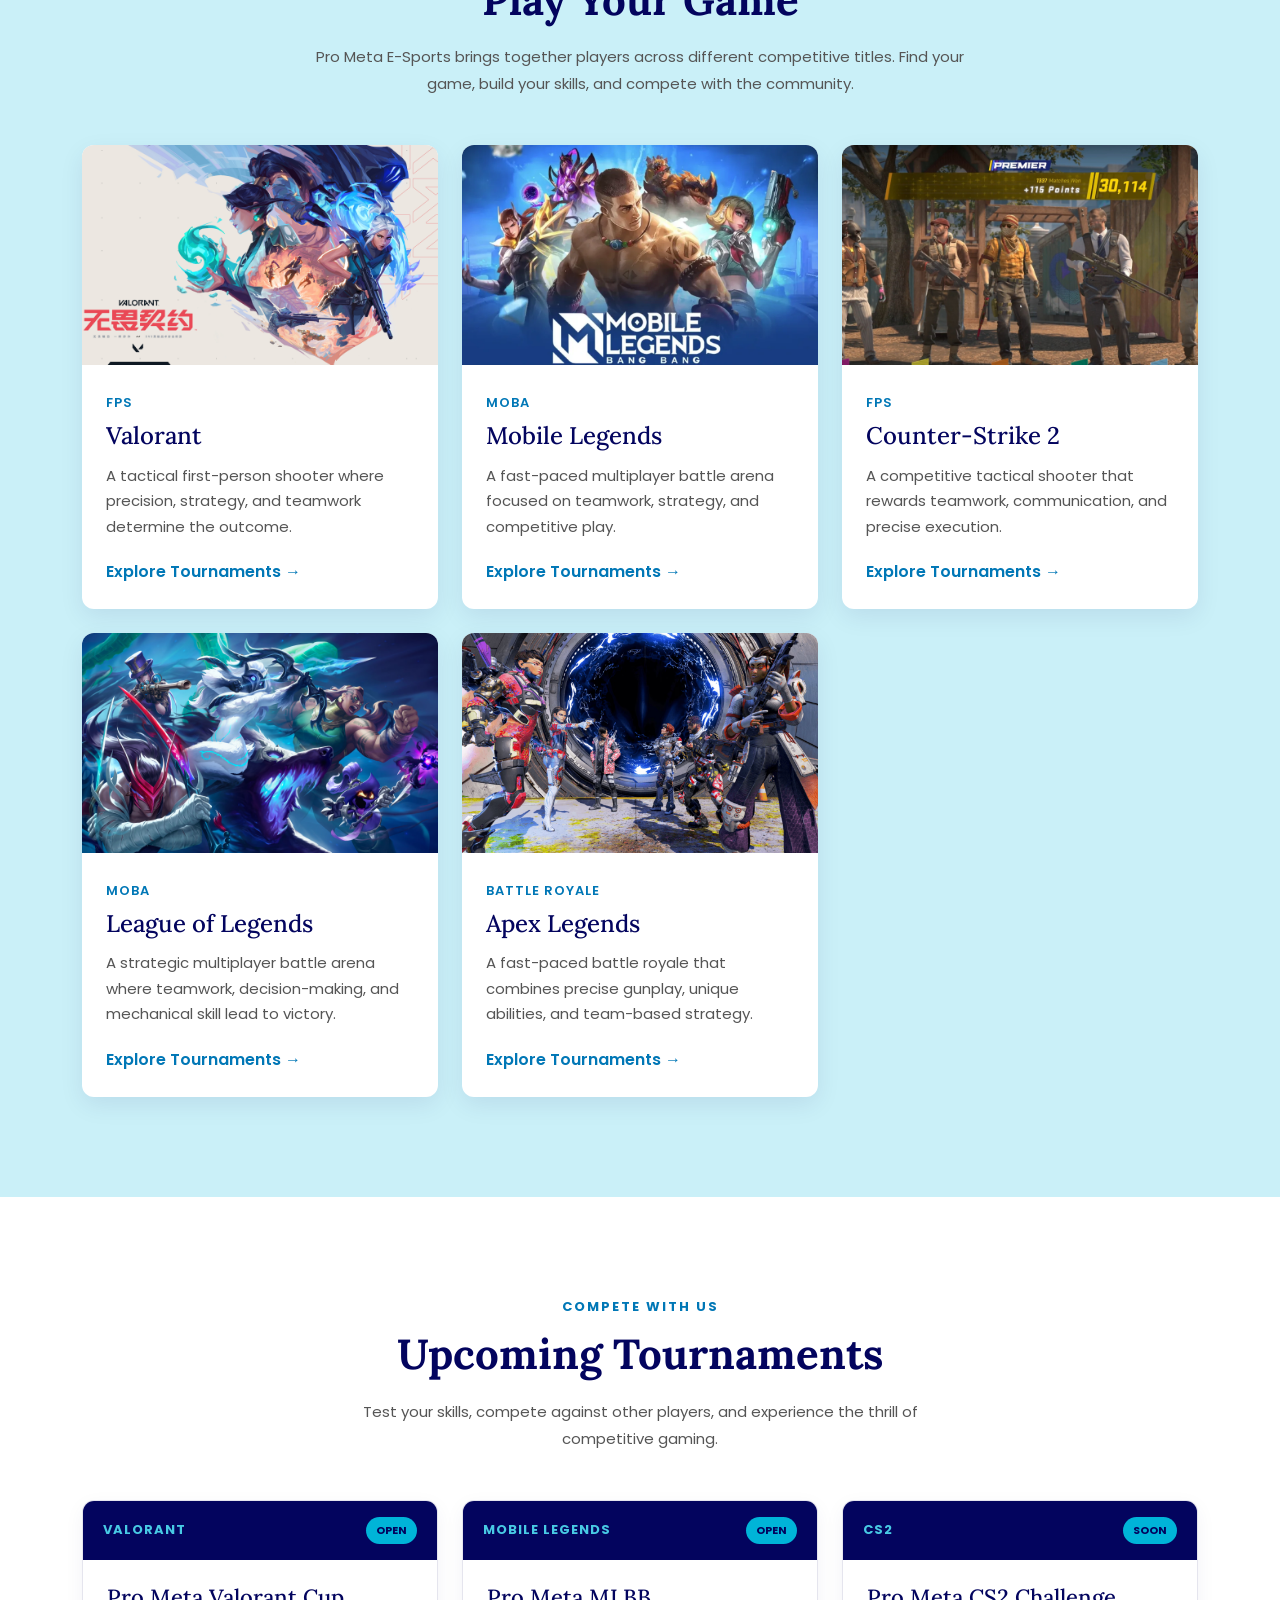
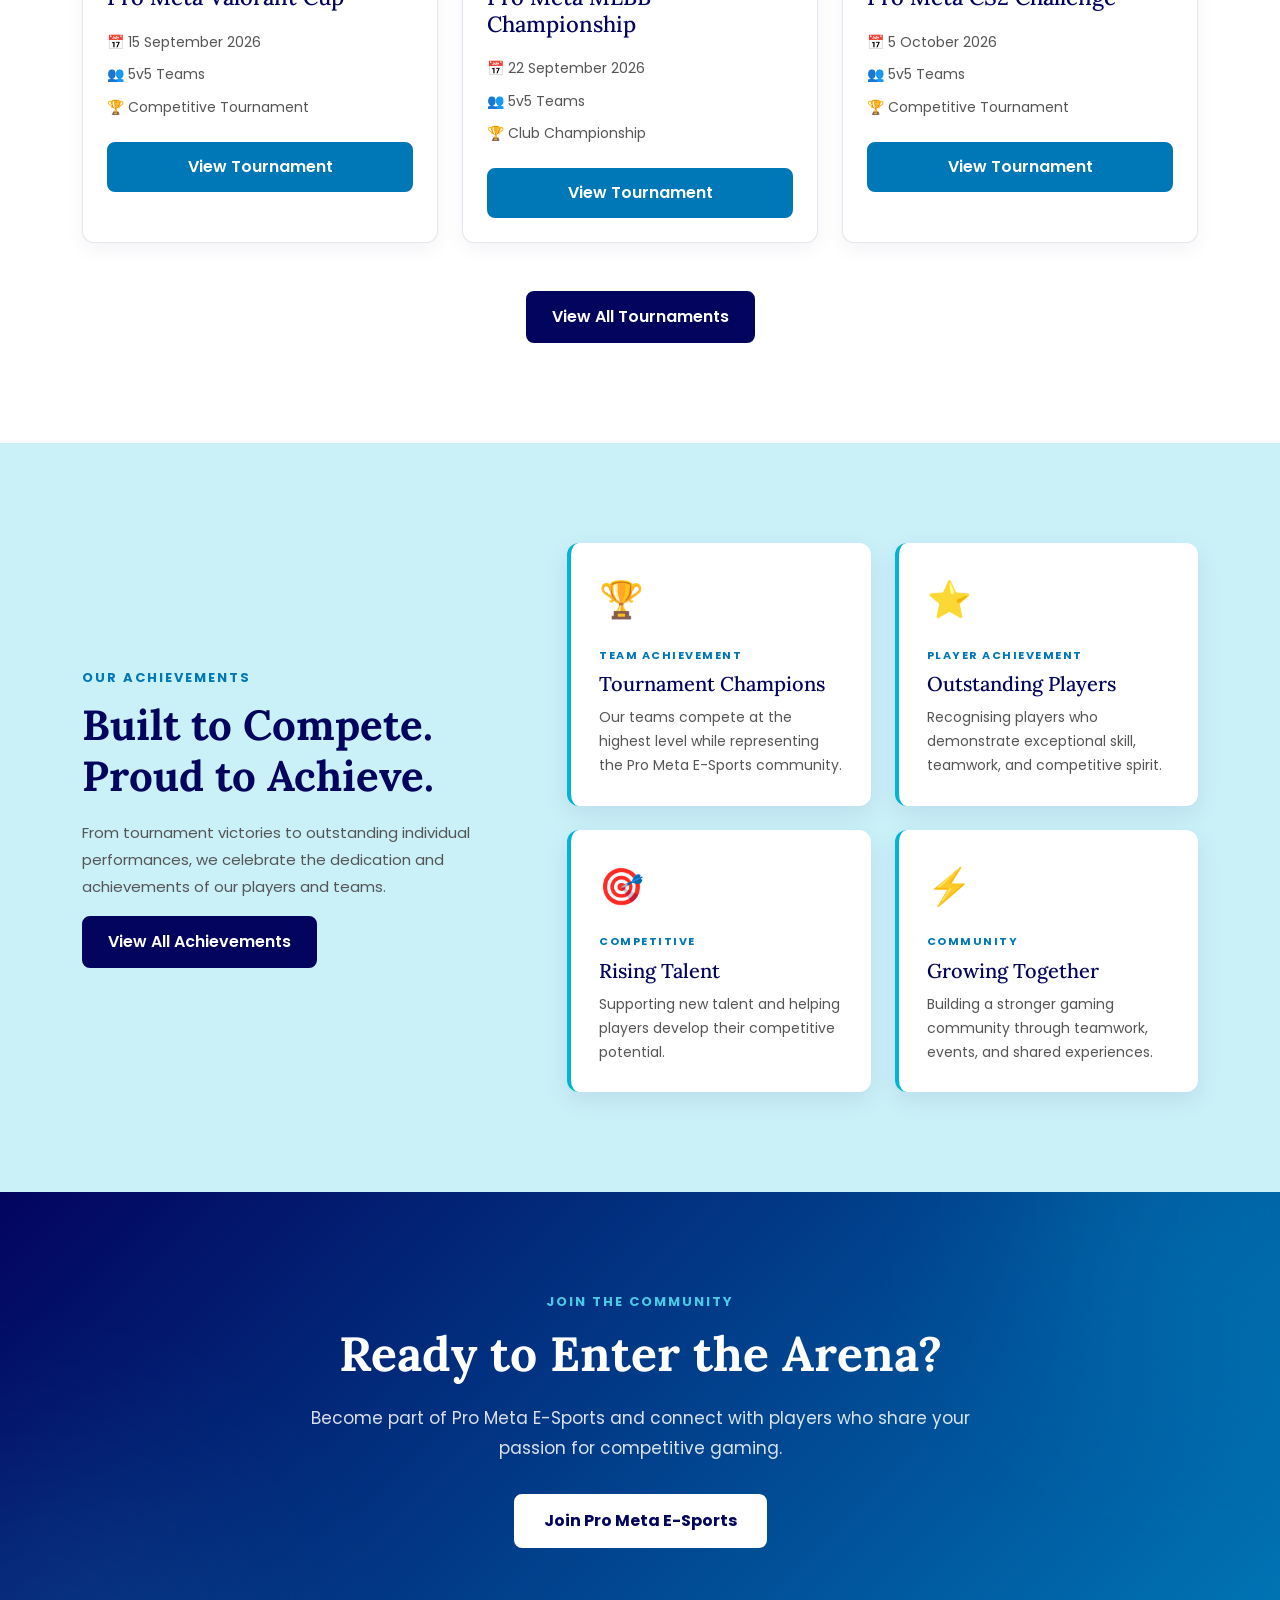
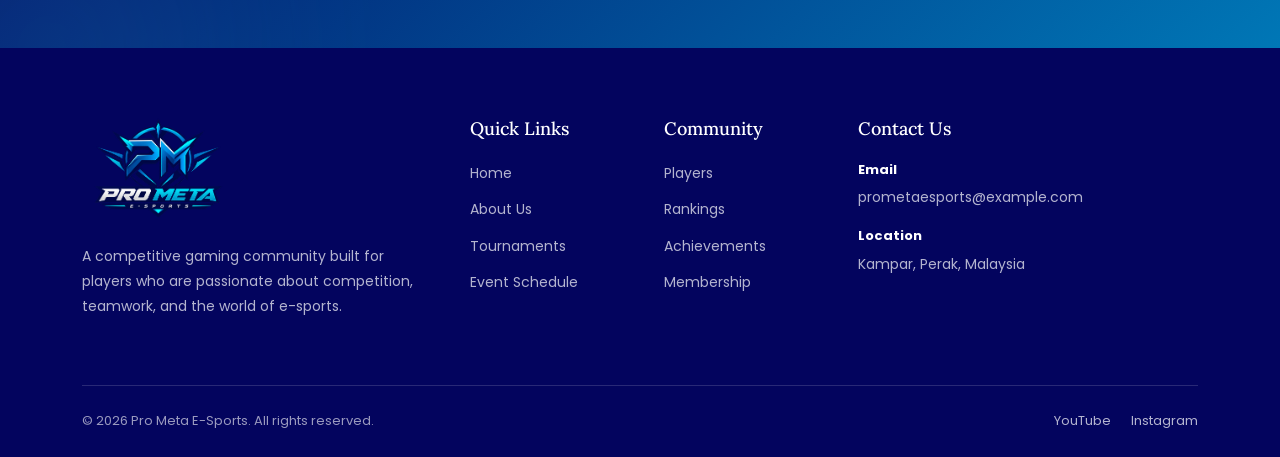
==== commit 6479f5e9: "Update branding and footer logo" ====
--- a/index.html
+++ b/index.html
@@ -24,12 +24,12 @@
 
 <body>
 
-    <nav class="navbar navbar-expand-lg navbar-dark">
+    <nav class="navbar navbar-expand-lg site-navbar">
         <div class="container">
 
             <!-- Logo / Brand -->
             <a class="navbar-brand" href="index.html">
-                Pro Meta E-Sports
+                <img src="images/logo/pm-logo.png" alt="Pro Meta E-Sports">
             </a>
 
             <!-- Mobile Menu Button -->
@@ -157,48 +157,44 @@
 
             <div class="row align-items-center g-5">
 
-                <div class="row align-items-center g-5">
-
-                    <div class="col-lg-5">
-                        <div class="about-visual">
-                            <img src="images/about/esports-team.jpg" alt="Pro Meta E-Sports">
-                        </div>
-                    </div>
-
-                    <!-- Content -->
-                    <div class="col-lg-7">
-
-                        <p class="section-label">
-                            ABOUT US
-                        </p>
-
-                        <h2 class="section-title">
-                            More Than Just Gaming
-                        </h2>
-
-                        <p class="section-description">
-                            Pro Meta E-Sports is a competitive gaming community
-                            dedicated to bringing players together through
-                            tournaments, events, teamwork, and shared passion
-                            for e-sports.
-                        </p>
-
-                        <p class="section-description">
-                            Whether you are a competitive player, aspiring
-                            professional, or simply passionate about gaming,
-                            Pro Meta E-Sports provides a platform to connect,
-                            compete, and grow.
-                        </p>
-
-                        <a href="about.html" class="btn btn-secondary-custom">
-                            Learn More About Us
-                        </a>
-
-                    </div>
-
-                </div>
-
-            </div>
+                <div class="col-lg-5">
+                    <div class="about-visual">
+                        <img src="images/about/esports-team.jpg" alt="Pro Meta E-Sports">
+                    </div>
+                </div>
+
+                <!-- Content -->
+                <div class="col-lg-7">
+
+                    <p class="section-label">
+                        ABOUT US
+                    </p>
+
+                    <h2 class="section-title">
+                        More Than Just Gaming
+                    </h2>
+
+                    <p class="section-description">
+                        Pro Meta E-Sports is a competitive gaming community
+                        dedicated to bringing players together through
+                        tournaments, events, teamwork, and shared passion
+                        for e-sports.
+                    </p>
+
+                    <p class="section-description">
+                        Whether you are a competitive player, aspiring
+                        professional, or simply passionate about gaming,
+                        Pro Meta E-Sports provides a platform to connect,
+                        compete, and grow.
+                    </p>
+
+                    <a href="about.html" class="btn btn-secondary-custom">
+                        Learn More About Us
+                    </a>
+
+                </div>
+            </div>
+        </div>
     </section>
 
     <!-- Featured Games Section -->
@@ -792,7 +788,7 @@
                 <div class="col-lg-4">
 
                     <a href="index.html" class="footer-brand">
-                        Pro Meta <span>E-Sports</span>
+                        <img src="images/logo/pm-logo.png" alt="Pro Meta E-Sports">
                     </a>
 
                     <p class="footer-description">
@@ -848,11 +844,11 @@
                         </li>
 
                         <li>
-                            <a href="ranking.html">Rankings</a>
+                            <a href="rankings.html">Rankings</a>
                         </li>
 
                         <li>
-                            <a href="achievement.html">Achievements</a>
+                            <a href="achievements.html">Achievements</a>
                         </li>
 
                         <li>
--- a/css/style.css
+++ b/css/style.css
@@ -10,6 +10,11 @@
     --accent: #00B4D8;
     --accent-light: #48CAE4;
 
+    /* Shadows */
+    --shadow-sm: 0 6px 20px rgba(3, 4, 94, 0.05);
+    --shadow-md: 0 8px 25px rgba(3, 4, 94, 0.08);
+    --shadow-lg: 0 15px 35px rgba(3, 4, 94, 0.12);
+
     /* Background */
     --background-light: #CAF0F8;
 
@@ -48,10 +53,15 @@
 
 html {
     scroll-behavior: smooth;
+    width: 100%;
+    overflow-x: hidden;
 }
 
 body {
     margin: 0;
+    width: 100%;
+    max-width: 100%;
+    overflow-x: hidden;
     font-family: "Poppins", sans-serif;
     color: var(--text-dark);
     background-color: #ffffff;
@@ -73,7 +83,7 @@
 }
 
 a {
-    transition: var(--transition);
+    transition: color var(--transition);
 }
 
 /* =========================
@@ -81,7 +91,8 @@
    ========================= */
 
 .section-heading {
-    margin-bottom: 20px;
+    max-width: 750px;
+    margin: 0 auto 20px;
 }
 
 .section-label {
@@ -109,13 +120,14 @@
     line-height: 1.8;
 }
 
+
 /* =========================
    NAVBAR
    ========================= */
 
-.navbar {
+.site-navbar {
     background-color: var(--primary);
-    padding: 16px 0;
+    padding: var(--space-md) 0;
 }
 
 .navbar-brand {
@@ -128,14 +140,19 @@
     color: var(--accent-light);
 }
 
+.navbar-brand img {
+    height: 55px;
+    width: auto;
+    display: block;
+}
+
 .navbar .nav-link {
     color: var(--text-light);
     font-weight: 500;
     margin-left: 8px;
-    transition: color 0.3s ease;
-}
-
-.nav-link:hover {
+}
+
+.navbar .nav-link:hover {
     color: var(--accent-light);
 }
 
@@ -144,6 +161,357 @@
     font-weight: 600;
 }
 
+
+/* =========================
+   BUTTONS
+   ========================= */
+
+.btn-primary-custom,
+.btn-outline-custom,
+.btn-secondary-custom,
+.btn-tournament,
+.btn-cta {
+    font-weight: 600;
+    border-radius: var(--radius-sm);
+    transition: var(--transition);
+    text-decoration: none;
+    display: inline-block;
+    cursor: pointer;
+}
+
+/* Primary Button */
+.btn-primary-custom {
+    background-color: var(--accent);
+    color: var(--primary);
+    border: 2px solid var(--accent);
+    padding: 12px 24px;
+}
+
+.btn-primary-custom:hover {
+    background-color: var(--accent-light);
+    border-color: var(--accent-light);
+    color: var(--primary);
+    transform: translateY(-2px);
+}
+
+/* Outline Button */
+.btn-outline-custom {
+    background-color: transparent;
+    color: var(--text-light);
+    border: 2px solid var(--accent);
+    padding: 12px 24px;
+}
+
+.btn-outline-custom:hover {
+    background-color: var(--accent);
+    color: var(--primary);
+    transform: translateY(-2px);
+}
+
+/* Secondary Button */
+.btn-secondary-custom {
+    background-color: var(--primary);
+    color: var(--text-light);
+    border: 2px solid var(--primary);
+    padding: 12px 24px;
+}
+
+.btn-secondary-custom:hover {
+    background-color: var(--secondary);
+    border-color: var(--secondary);
+    color: var(--text-light);
+    transform: translateY(-2px);
+}
+
+/* Tournament Button */
+.btn-tournament {
+    width: 100%;
+    background-color: var(--secondary);
+    color: var(--text-light);
+    border: 2px solid var(--secondary);
+    padding: 11px 20px;
+}
+
+.btn-tournament:hover {
+    background-color: var(--primary);
+    border-color: var(--primary);
+    color: var(--text-light);
+    transform: translateY(-2px);
+}
+
+/* CTA Button */
+.btn-cta {
+    background-color: #ffffff;
+    color: var(--primary);
+    border: 2px solid #ffffff;
+    padding: 13px 28px;
+    font-weight: 700;
+}
+
+.btn-cta:hover {
+    background-color: var(--accent-light);
+    border-color: var(--accent-light);
+    color: var(--primary);
+    transform: translateY(-3px);
+}
+
+/* =========================
+   CARDS
+   ========================= */
+
+/* ---------- Base Card ---------- */
+
+.game-card,
+.tournament-card,
+.achievement-card,
+.purpose-card,
+.offer-card {
+    height: 100%;
+    background-color: #ffffff;
+    border-radius: var(--radius-md);
+    transition: var(--transition);
+}
+
+
+/* ---------- Game Card ---------- */
+
+.game-card {
+    overflow: hidden;
+    box-shadow: var(--shadow-md);
+}
+
+.game-card:hover {
+    transform: translateY(-8px);
+    box-shadow: var(--shadow-lg);
+}
+
+.game-image {
+    width: 100%;
+    height: 220px;
+    overflow: hidden;
+}
+
+.game-image img {
+    width: 100%;
+    height: 100%;
+    object-fit: cover;
+    transition: transform 0.4s ease;
+}
+
+.game-card:hover .game-image img {
+    transform: scale(1.05);
+}
+
+.game-content {
+    padding: 24px;
+}
+
+.game-category {
+    display: inline-block;
+    color: var(--secondary);
+    font-size: 13px;
+    font-weight: 600;
+    letter-spacing: 1px;
+    text-transform: uppercase;
+    margin-bottom: var(--space-sm);
+}
+
+.game-content h3 {
+    color: var(--primary);
+    font-size: 24px;
+    margin-bottom: 12px;
+}
+
+.game-content p {
+    color: var(--text-muted);
+    font-size: 15px;
+    line-height: 1.7;
+    margin-bottom: 20px;
+}
+
+.game-link {
+    color: var(--secondary);
+    font-weight: 600;
+    text-decoration: none;
+}
+
+.game-link:hover {
+    color: var(--accent);
+}
+
+
+/* ---------- Tournament Card ---------- */
+
+.tournament-card {
+    border: 1px solid rgba(3, 4, 94, 0.1);
+    overflow: hidden;
+    box-shadow: var(--shadow-sm);
+}
+
+.tournament-card:hover {
+    transform: translateY(-6px);
+    box-shadow: var(--shadow-lg);
+}
+
+.tournament-header {
+    display: flex;
+    justify-content: space-between;
+    align-items: center;
+    padding: 16px 20px;
+    background-color: var(--primary);
+}
+
+.tournament-game {
+    color: var(--accent-light);
+    font-size: 13px;
+    font-weight: 700;
+    letter-spacing: 1px;
+}
+
+.tournament-status {
+    padding: 5px 10px;
+    border-radius: 20px;
+    background-color: var(--accent);
+    color: var(--primary);
+    font-size: 11px;
+    font-weight: 700;
+}
+
+.tournament-content {
+    padding: 24px;
+}
+
+.tournament-content h3 {
+    color: var(--primary);
+    font-size: 22px;
+    margin-bottom: 20px;
+}
+
+.tournament-info {
+    margin-bottom: 24px;
+}
+
+.tournament-info p {
+    color: var(--text-muted);
+    font-size: 14px;
+    margin-bottom: 10px;
+}
+
+
+/* ---------- Achievement Card ---------- */
+
+.achievement-card {
+    padding: 28px;
+    box-shadow: var(--shadow-md);
+    border-left: 4px solid var(--accent);
+}
+
+.achievement-card:hover {
+    transform: translateY(-5px);
+    box-shadow: var(--shadow-lg);
+}
+
+.achievement-icon {
+    font-size: 36px;
+    margin-bottom: 18px;
+}
+
+.achievement-year {
+    display: block;
+    color: var(--secondary);
+    font-size: 11px;
+    font-weight: 700;
+    letter-spacing: 1.5px;
+    margin-bottom: 8px;
+}
+
+.achievement-card h3 {
+    color: var(--primary);
+    font-size: 20px;
+    margin-bottom: 10px;
+}
+
+.achievement-card p {
+    color: var(--text-muted);
+    font-size: 14px;
+    line-height: 1.7;
+    margin-bottom: 0;
+}
+
+
+/* ---------- Purpose Card ---------- */
+
+.purpose-card {
+    padding: 40px;
+    box-shadow: var(--shadow-md);
+    border-top: 4px solid var(--accent);
+}
+
+.purpose-card:hover {
+    transform: translateY(-6px);
+    box-shadow: var(--shadow-lg);
+}
+
+.purpose-icon {
+    font-size: 38px;
+    margin-bottom: 20px;
+}
+
+.purpose-card h3 {
+    color: var(--primary);
+    font-size: 26px;
+    margin-bottom: 16px;
+}
+
+.purpose-card p {
+    color: var(--text-muted);
+    font-size: 15px;
+    line-height: 1.8;
+    margin-bottom: 0;
+}
+
+
+/* ---------- Offer Card ---------- */
+
+.offer-card {
+    padding: 32px 28px;
+    border: 1px solid rgba(3, 4, 94, 0.08);
+    box-shadow: var(--shadow-sm);
+}
+
+.offer-card:hover {
+    transform: translateY(-6px);
+    box-shadow: var(--shadow-lg);
+}
+
+.offer-icon {
+    font-size: 34px;
+    margin-bottom: 20px;
+}
+
+.offer-card h3 {
+    color: var(--primary);
+    font-size: 21px;
+    margin-bottom: 14px;
+}
+
+.offer-card p {
+    color: var(--text-muted);
+    font-size: 14px;
+    line-height: 1.7;
+    margin-bottom: 20px;
+}
+
+.offer-card a {
+    color: var(--secondary);
+    font-size: 13px;
+    font-weight: 600;
+    text-decoration: none;
+}
+
+.offer-card a:hover {
+    color: var(--accent);
+}
 
 /* =========================
    FOOTER
@@ -157,16 +525,20 @@
 
 .footer-brand {
     display: inline-block;
-    color: #ffffff;
-    font-family: "Lora", serif;
-    font-size: 28px;
-    font-weight: 700;
     text-decoration: none;
     margin-bottom: 18px;
 }
 
-.footer-brand span {
-    color: var(--accent-light);
+.footer-brand img {
+    height: 100px;
+    width: auto;
+    display: block;
+    object-fit: contain;
+    transition: transform var(--transition);
+}
+
+.footer-brand:hover img {
+    transform: scale(1.03);
 }
 
 .footer-description {
@@ -305,41 +677,8 @@
 
 .hero-buttons {
     display: flex;
-    gap: 16px;
+    gap: var(--space-md);
     flex-wrap: wrap;
-}
-
-.btn-primary-custom {
-    background-color: var(--accent);
-    color: var(--primary);
-    border: 2px solid var(--accent);
-    border-radius: var(--radius-sm);
-    padding: 12px 24px;
-    font-weight: 600;
-    transition: all 0.3s ease;
-}
-
-.btn-primary-custom:hover {
-    background-color: var(--accent-light);
-    border-color: var(--accent-light);
-    color: var(--primary);
-    transform: translateY(-2px);
-}
-
-.btn-outline-custom {
-    background-color: transparent;
-    color: var(--text-light);
-    border: 2px solid var(--accent);
-    border-radius: var(--radius-sm);
-    padding: 12px 24px;
-    font-weight: 600;
-    transition: all 0.3s ease;
-}
-
-.btn-outline-custom:hover {
-    background-color: var(--accent);
-    color: var(--primary);
-    transform: translateY(-2px);
 }
 
 .hero-visual {
@@ -370,30 +709,8 @@
 /* About Preview */
 
 .about-preview {
-    padding: 100px 0;
+    padding: var(--section-padding) 0;
     background-color: #ffffff;
-}
-
-.section-label {
-    color: var(--secondary);
-    font-size: 14px;
-    font-weight: 600;
-    letter-spacing: 3px;
-    margin-bottom: 12px;
-}
-
-.section-title {
-    color: var(--primary);
-    font-size: clamp(30px, 4vw, 44px);
-    font-weight: 700;
-    margin-bottom: 24px;
-}
-
-.section-description {
-    color: #444;
-    font-size: 16px;
-    line-height: 1.8;
-    margin-bottom: 16px;
 }
 
 .about-visual {
@@ -415,239 +732,25 @@
     font-size: 120px;
 }
 
-.btn-secondary-custom {
-    background-color: var(--primary);
-    color: var(--text-light);
-    border: 2px solid var(--primary);
-    border-radius: var(--radius-sm);
-    padding: 12px 24px;
-    font-weight: 600;
-    transition: all 0.3s ease;
-}
-
-.btn-secondary-custom:hover {
-    background-color: var(--secondary);
-    border-color: var(--secondary);
-    color: var(--text-light);
-    transform: translateY(-2px);
-}
-
-/* Featured Games */
-
-.games-section {
-    padding: 100px 0;
+/* Upcoming Tournaments */
+
+.tournaments-section {
+    padding: var(--section-padding) 0;
+    background-color: #ffffff;
+}
+
+
+/* Achievements */
+
+.achievements-section {
+    padding: var(--section-padding) 0;
     background-color: var(--background-light);
 }
 
-.section-heading {
-    max-width: 750px;
-    margin: 0 auto;
-}
-
-.game-card {
-    height: 100%;
-    background-color: #ffffff;
-    border-radius: var(--radius-md);
-    overflow: hidden;
-    box-shadow: 0 8px 25px rgba(3, 4, 94, 0.08);
-    transition: transform 0.3s ease, box-shadow 0.3s ease;
-}
-
-.game-card:hover {
-    transform: translateY(-8px);
-    box-shadow: 0 15px 35px rgba(3, 4, 94, 0.15);
-}
-
-.game-image {
-    width: 100%;
-    height: 220px;
-    overflow: hidden;
-}
-
-.game-image img {
-    width: 100%;
-    height: 100%;
-    object-fit: cover;
-    transition: transform 0.4s ease;
-}
-
-.game-card:hover .game-image img {
-    transform: scale(1.05);
-}
-
-.game-content {
-    padding: 24px;
-}
-
-.game-category {
-    display: inline-block;
-    color: var(--secondary);
-    font-size: 13px;
-    font-weight: 600;
-    letter-spacing: 1px;
-    text-transform: uppercase;
-    margin-bottom: 8px;
-}
-
-.game-content h3 {
-    color: var(--primary);
-    font-size: 24px;
-    margin-bottom: 12px;
-}
-
-.game-content p {
-    color: #555;
-    font-size: 15px;
-    line-height: 1.7;
-    margin-bottom: 20px;
-}
-
-.game-link {
-    color: var(--secondary);
-    font-weight: 600;
-    text-decoration: none;
-    transition: color 0.3s ease;
-}
-
-.game-link:hover {
-    color: var(--accent);
-}
-
-/* Upcoming Tournaments */
-
-.tournaments-section {
-    padding: 100px 0;
-    background-color: #ffffff;
-}
-
-.tournament-card {
-    height: 100%;
-    border: 1px solid rgba(3, 4, 94, 0.1);
-    border-radius: var(--radius-md);
-    overflow: hidden;
-    background-color: #ffffff;
-    box-shadow: 0 8px 25px rgba(3, 4, 94, 0.06);
-    transition: transform 0.3s ease, box-shadow 0.3s ease;
-}
-
-.tournament-card:hover {
-    transform: translateY(-6px);
-    box-shadow: 0 15px 35px rgba(3, 4, 94, 0.12);
-}
-
-.tournament-header {
-    display: flex;
-    justify-content: space-between;
-    align-items: center;
-    padding: 16px 20px;
-    background-color: var(--primary);
-}
-
-.tournament-game {
-    color: var(--accent-light);
-    font-size: 13px;
-    font-weight: 700;
-    letter-spacing: 1px;
-}
-
-.tournament-status {
-    padding: 5px 10px;
-    border-radius: 20px;
-    background-color: var(--accent);
-    color: var(--primary);
-    font-size: 11px;
-    font-weight: 700;
-}
-
-.tournament-content {
-    padding: 24px;
-}
-
-.tournament-content h3 {
-    color: var(--primary);
-    font-size: 22px;
-    margin-bottom: 20px;
-}
-
-.tournament-info {
-    margin-bottom: 24px;
-}
-
-.tournament-info p {
-    color: #555;
-    font-size: 14px;
-    margin-bottom: 10px;
-}
-
-.btn-tournament {
-    width: 100%;
-    background-color: var(--secondary);
-    color: var(--text-light);
-    border: none;
-    border-radius: var(--radius-sm);
-    padding: 11px 20px;
-    font-weight: 600;
-    transition: all 0.3s ease;
-}
-
-.btn-tournament:hover {
-    background-color: var(--primary);
-    color: var(--text-light);
-}
-
-/* Achievements */
-
-.achievements-section {
-    padding: 100px 0;
-    background-color: var(--background-light);
-}
-
-.achievement-card {
-    height: 100%;
-    padding: 28px;
-    background-color: #ffffff;
-    border-radius: var(--radius-md);
-    box-shadow: 0 8px 25px rgba(3, 4, 94, 0.07);
-    border-left: 4px solid var(--accent);
-    transition: transform 0.3s ease, box-shadow 0.3s ease;
-}
-
-.achievement-card:hover {
-    transform: translateY(-5px);
-    box-shadow: 0 15px 30px rgba(3, 4, 94, 0.12);
-}
-
-.achievement-icon {
-    font-size: 36px;
-    margin-bottom: 18px;
-}
-
-.achievement-year {
-    display: block;
-    color: var(--secondary);
-    font-size: 11px;
-    font-weight: 700;
-    letter-spacing: 1.5px;
-    margin-bottom: 8px;
-}
-
-.achievement-card h3 {
-    color: var(--primary);
-    font-size: 20px;
-    margin-bottom: 10px;
-}
-
-.achievement-card p {
-    color: #555;
-    font-size: 14px;
-    line-height: 1.7;
-    margin-bottom: 0;
-}
-
 /* Membership CTA */
 
 .membership-cta {
-    padding: 100px 0;
+    padding: var(--section-padding) 0;
     background: linear-gradient(135deg,
             var(--primary),
             var(--secondary));
@@ -694,7 +797,6 @@
 
 .membership-cta h2 {
     color: #ffffff;
-    font-family: "Lora", serif;
     font-size: clamp(32px, 5vw, 48px);
     font-weight: 700;
     margin-bottom: 20px;
@@ -706,24 +808,6 @@
     line-height: 1.8;
     margin-bottom: 30px;
 }
-
-.btn-cta {
-    background-color: #ffffff;
-    color: var(--primary);
-    border: 2px solid #ffffff;
-    border-radius: var(--radius-sm);
-    padding: 13px 28px;
-    font-weight: 700;
-    transition: all 0.3s ease;
-}
-
-.btn-cta:hover {
-    background-color: var(--accent-light);
-    border-color: var(--accent-light);
-    color: var(--primary);
-    transform: translateY(-3px);
-}
-
 
 /* =========================
    ABOUT PAGE
@@ -739,7 +823,7 @@
     background:
         linear-gradient(rgba(3, 4, 94, 0.92),
             rgba(0, 119, 182, 0.88));
-    padding: 100px 0;
+    padding: var(--section-padding) 0;
 }
 
 .about-hero-content {
@@ -753,7 +837,6 @@
 
 .about-hero h1 {
     color: #ffffff;
-    font-family: "Lora", serif;
     font-size: clamp(38px, 6vw, 58px);
     font-weight: 700;
     margin-bottom: 24px;
@@ -771,7 +854,7 @@
 /* Who We Are */
 
 .who-we-are {
-    padding: 100px 0;
+    padding: var(--section-padding) 0;
     background-color: #ffffff;
 }
 
@@ -824,64 +907,15 @@
 /* Mission & Vision */
 
 .mission-section {
-    padding: 100px 0;
+    padding: var(--section-padding) 0;
     background-color: var(--background-light);
 }
 
-.purpose-card {
-    height: 100%;
-    padding: 40px;
+/* What We Offer */
+
+.offer-section {
+    padding: var(--section-padding) 0;
     background-color: #ffffff;
-    border-radius: var(--radius-md);
-    box-shadow: 0 8px 25px rgba(3, 4, 94, 0.07);
-    border-top: 4px solid var(--accent);
-    transition: transform 0.3s ease, box-shadow 0.3s ease;
-}
-
-.purpose-card:hover {
-    transform: translateY(-6px);
-    box-shadow: 0 15px 35px rgba(3, 4, 94, 0.12);
-}
-
-.purpose-icon {
-    font-size: 38px;
-    margin-bottom: 20px;
-}
-
-.purpose-card h3 {
-    color: var(--primary);
-    font-family: "Lora", serif;
-    font-size: 26px;
-    margin-bottom: 16px;
-}
-
-.purpose-card p {
-    color: #555;
-    font-size: 15px;
-    line-height: 1.8;
-    margin-bottom: 0;
-}
-
-/* What We Offer */
-
-.offer-section {
-    padding: 100px 0;
-    background-color: #ffffff;
-}
-
-.offer-card {
-    height: 100%;
-    padding: 32px 28px;
-    background-color: #ffffff;
-    border: 1px solid rgba(3, 4, 94, 0.08);
-    border-radius: var(--radius-md);
-    box-shadow: 0 6px 20px rgba(3, 4, 94, 0.05);
-    transition: transform 0.3s ease, box-shadow 0.3s ease;
-}
-
-.offer-card:hover {
-    transform: translateY(-6px);
-    box-shadow: 0 14px 30px rgba(3, 4, 94, 0.1);
 }
 
 .offer-icon {
@@ -891,7 +925,6 @@
 
 .offer-card h3 {
     color: var(--primary);
-    font-family: "Lora", serif;
     font-size: 21px;
     margin-bottom: 14px;
 }
@@ -918,22 +951,8 @@
 /* Our Games */
 
 .games-section {
-    padding: 100px 0;
+    padding: var(--section-padding) 0;
     background-color: var(--background-light);
-}
-
-.game-card {
-    height: 100%;
-    overflow: hidden;
-    background-color: #ffffff;
-    border-radius: var(--radius-md);
-    box-shadow: 0 8px 25px rgba(3, 4, 94, 0.08);
-    transition: transform 0.3s ease, box-shadow 0.3s ease;
-}
-
-.game-card:hover {
-    transform: translateY(-8px);
-    box-shadow: 0 16px 35px rgba(3, 4, 94, 0.14);
 }
 
 .game-card-image {
@@ -983,7 +1002,6 @@
 
 .game-card-content h3 {
     color: var(--primary);
-    font-family: "Lora", serif;
     font-size: 22px;
     margin-bottom: 12px;
 }
@@ -998,7 +1016,7 @@
 /* About CTA */
 
 .about-cta {
-    padding: 100px 0;
+    padding: var(--section-padding) 0;
     background: linear-gradient(135deg,
             var(--primary),
             var(--secondary));
@@ -1045,7 +1063,6 @@
 
 .about-cta h2 {
     color: #ffffff;
-    font-family: "Lora", serif;
     font-size: clamp(32px, 5vw, 48px);
     font-weight: 700;
     margin-bottom: 20px;
@@ -1086,4 +1103,157 @@
         font-size: 110px;
     }
 
+}
+
+/* =========================
+   MOBILE RESPONSIVE
+   ========================= */
+
+@media (max-width: 767px) {
+
+    /* Prevent horizontal overflow */
+    html,
+    body {
+        width: 100%;
+        max-width: 100%;
+        overflow-x: hidden;
+    }
+
+    /* Sections */
+    .about-preview,
+    .tournaments-section,
+    .achievements-section,
+    .membership-cta,
+    .who-we-are,
+    .mission-section,
+    .offer-section,
+    .games-section,
+    .about-cta {
+        padding: 70px 0;
+    }
+
+    /* Section headings */
+    .section-heading {
+        padding: 0 20px;
+    }
+
+    .section-title {
+        font-size: 32px;
+    }
+
+    .section-description {
+        font-size: 14px;
+    }
+
+    /* Navbar */
+
+    .navbar-brand img {
+        height: 36px;
+    }
+
+    /* Hero */
+    .hero-section {
+        min-height: auto;
+        padding: 70px 20px;
+    }
+
+    .hero-title {
+        font-size: clamp(38px, 11vw, 52px);
+    }
+
+    .hero-description {
+        font-size: 15px;
+    }
+
+    .hero-buttons {
+        flex-direction: column;
+        align-items: stretch;
+        width: 100%;
+    }
+
+    .hero-buttons a {
+        width: 100%;
+        text-align: center;
+    }
+
+    .hero-visual {
+        min-height: 220px;
+        margin-top: 30px;
+    }
+
+    .hero-controller {
+        font-size: 90px;
+    }
+
+    .hero-glow {
+        width: 220px;
+        height: 220px;
+    }
+
+    /* Cards */
+    .game-content,
+    .tournament-content {
+        padding: 20px;
+    }
+
+    .achievement-card {
+        padding: 22px;
+    }
+
+    .purpose-card {
+        padding: 28px 22px;
+    }
+
+    .offer-card {
+        padding: 26px 22px;
+    }
+
+    /* Game images */
+    .game-image,
+    .game-card-image {
+        height: 190px;
+    }
+
+    /* About visual */
+    .about-visual {
+        height: 280px;
+    }
+
+    .about-brand-visual {
+        min-height: 280px;
+        padding: 25px;
+    }
+
+    .about-brand-visual span {
+        font-size: 25px;
+    }
+
+    .about-brand-visual strong {
+        font-size: 40px;
+    }
+
+    /* CTA */
+    .membership-cta-content,
+    .about-cta-content {
+        padding: 0 20px;
+    }
+
+    .membership-cta h2,
+    .about-cta h2 {
+        font-size: 34px;
+    }
+
+    /* Footer */
+    .footer-bottom {
+        flex-direction: column;
+        text-align: center;
+    }
+
+    .footer-social {
+        justify-content: center;
+    }
+
+    .footer-brand img {
+        height: 45px;
+    }
 }
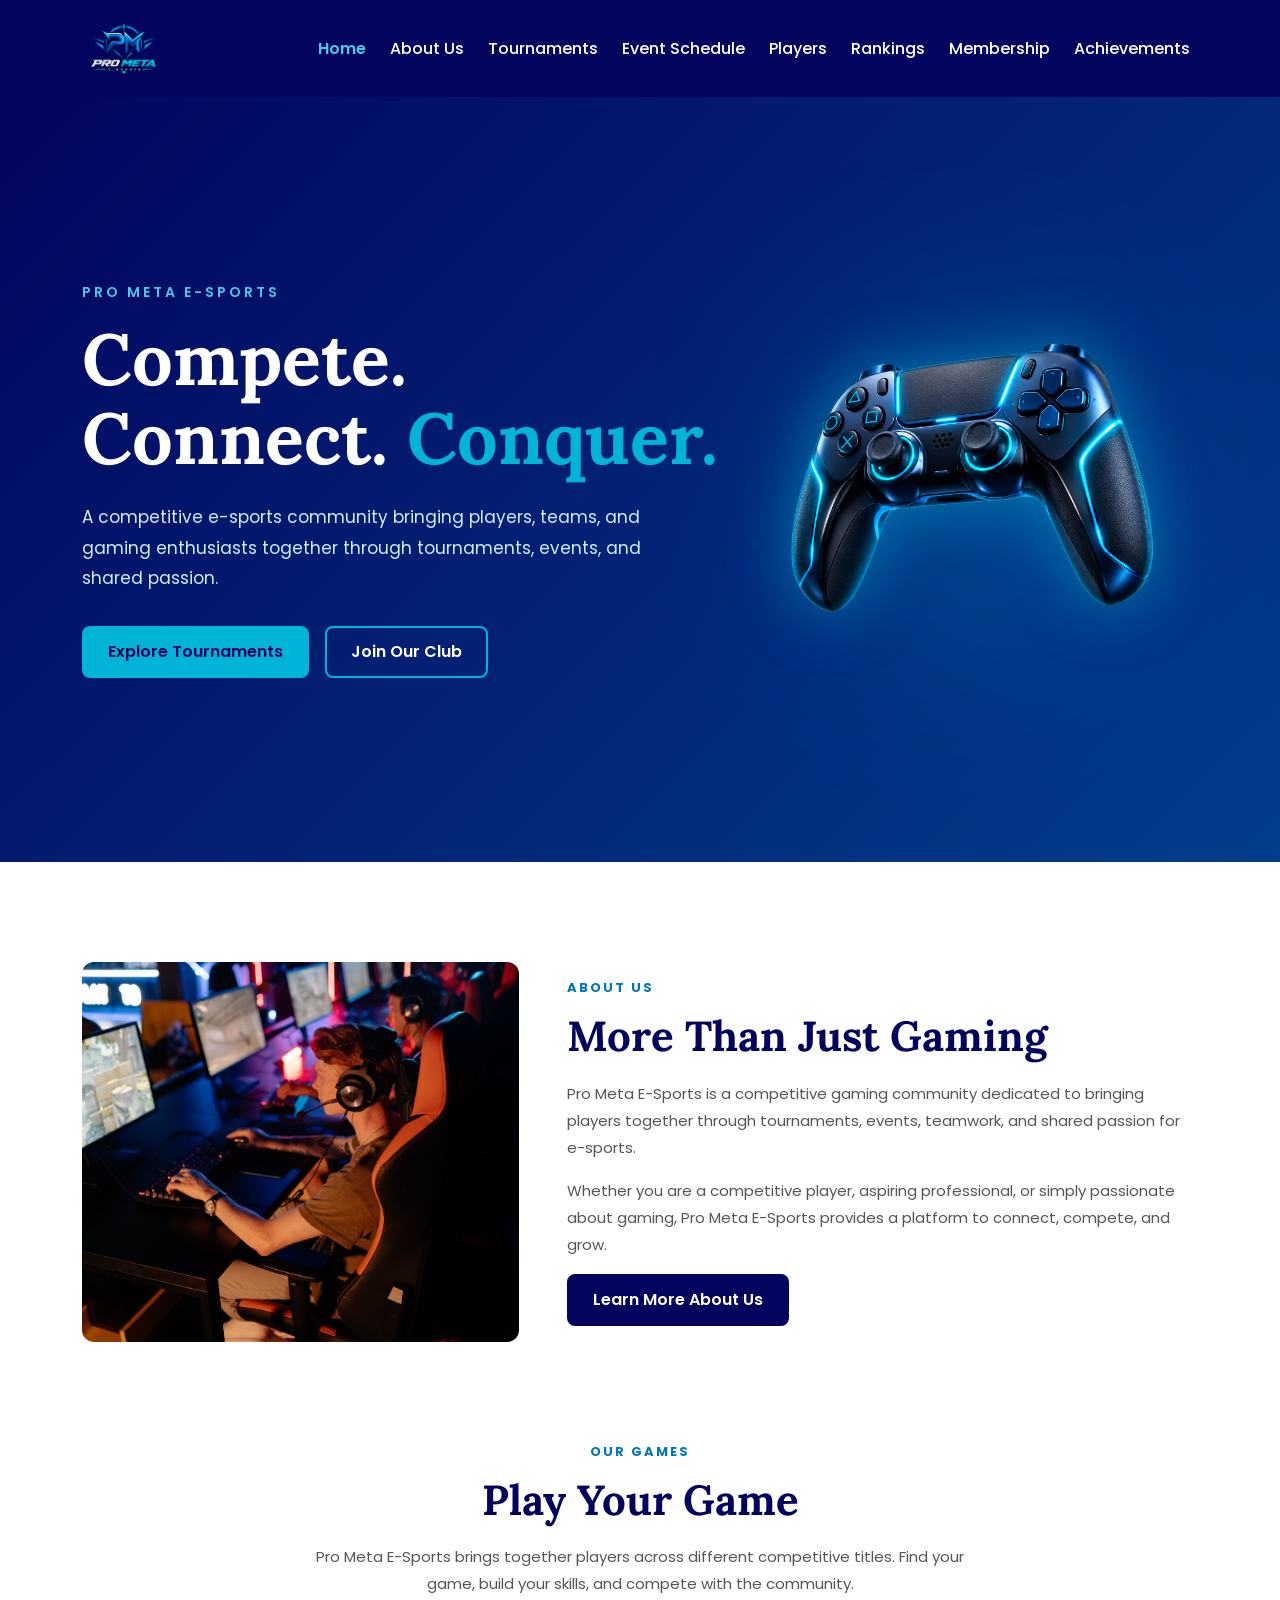
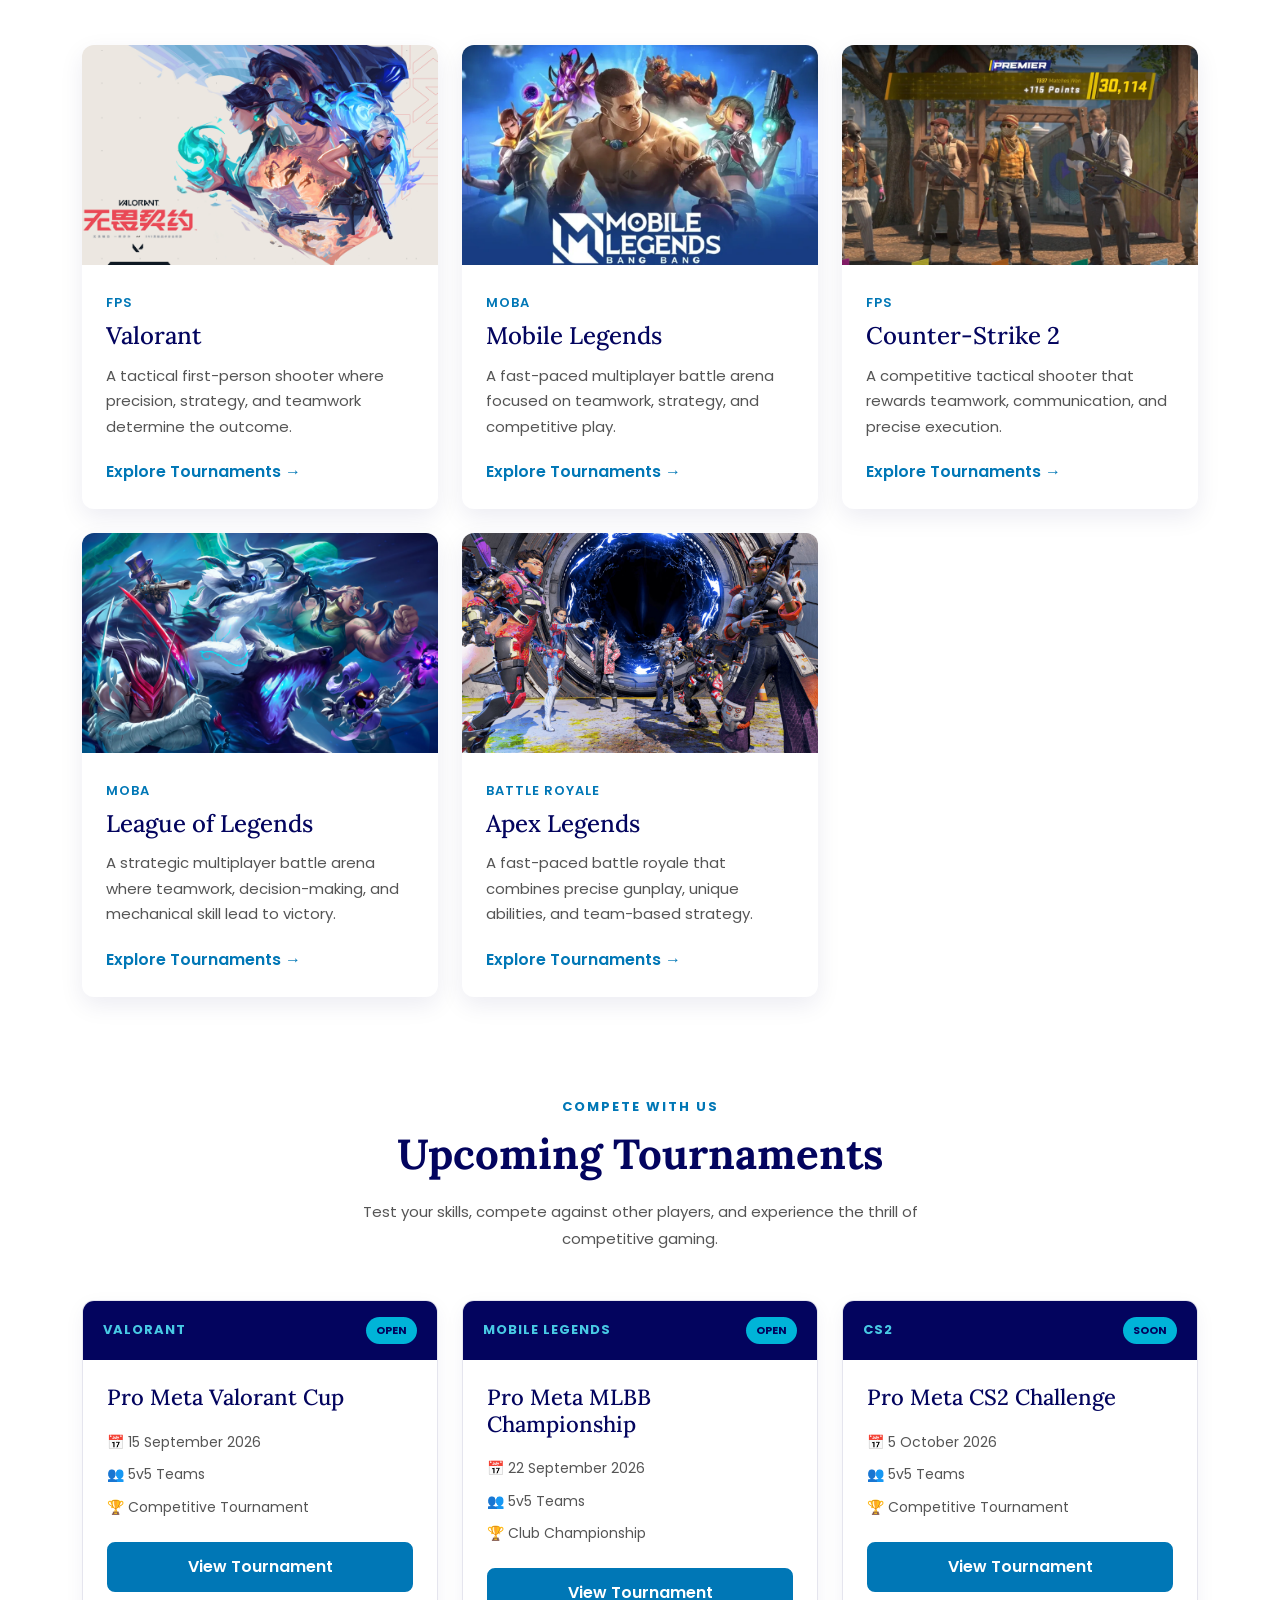
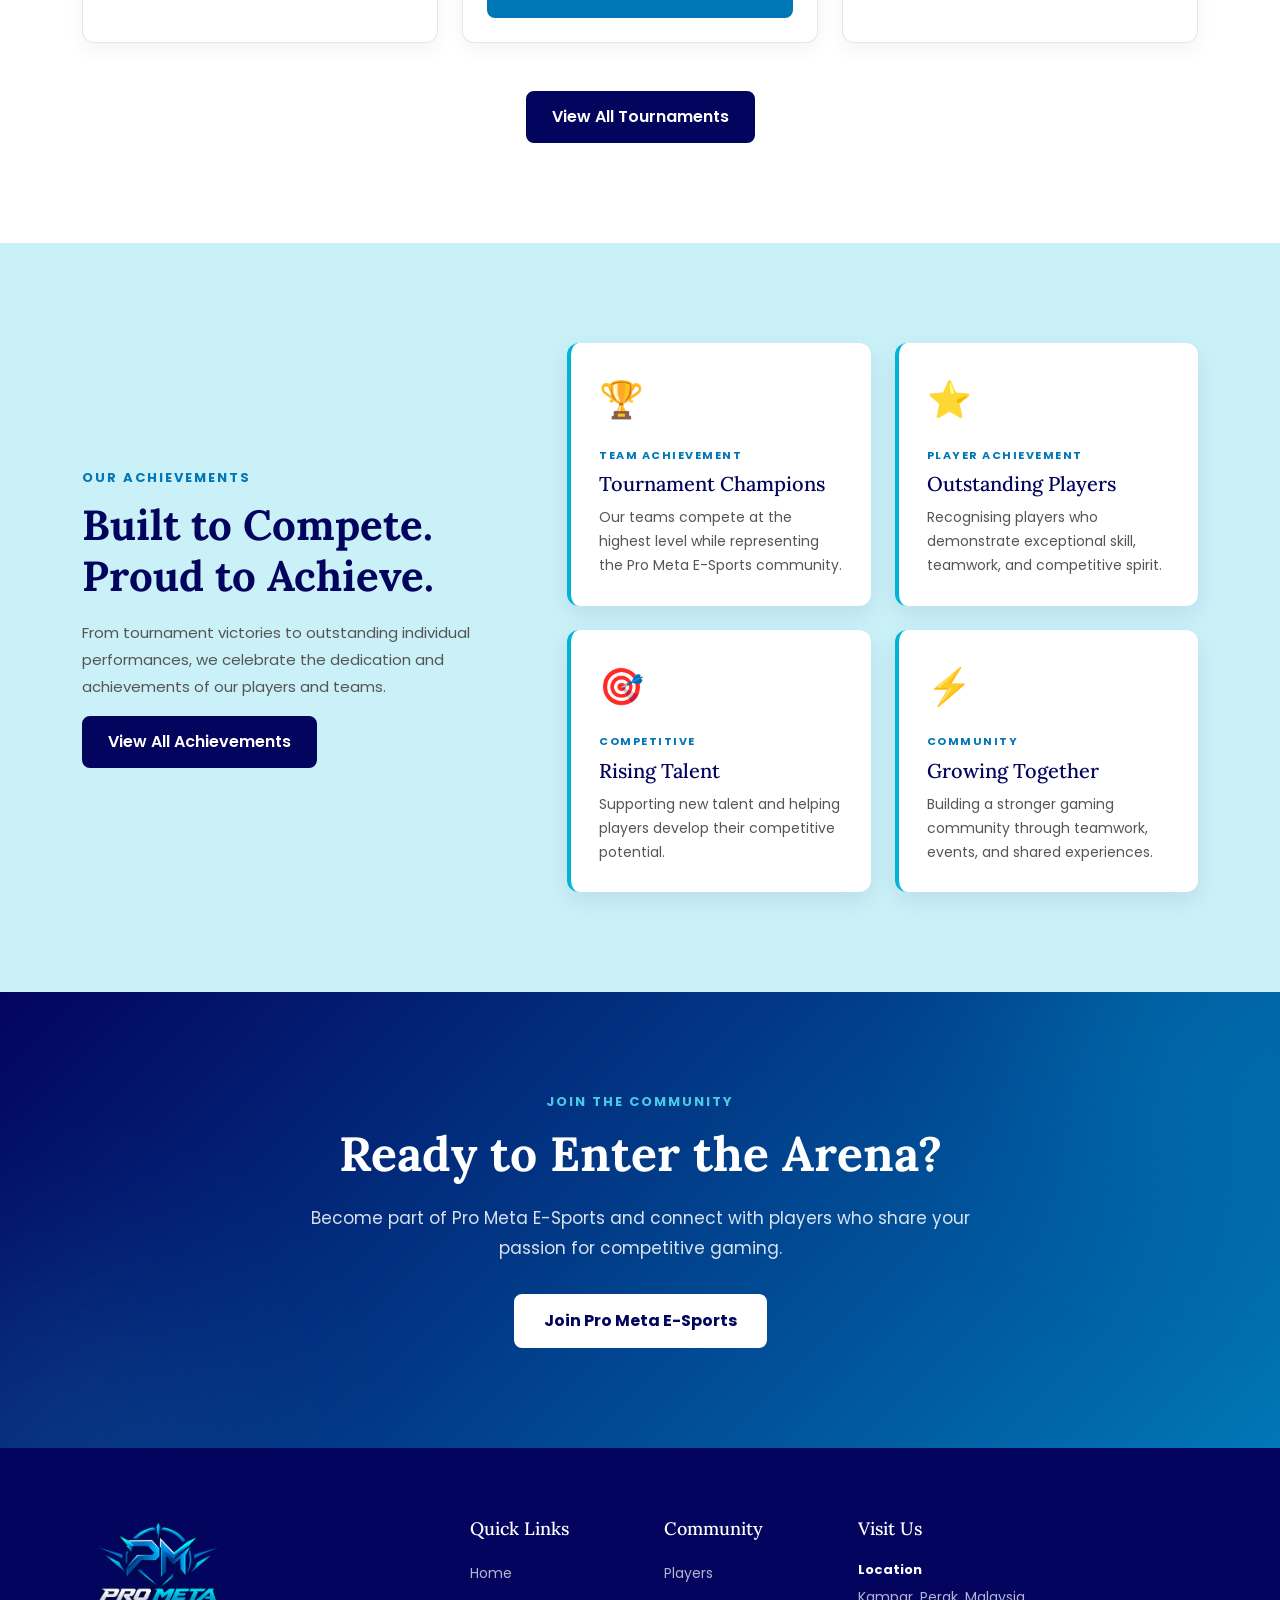
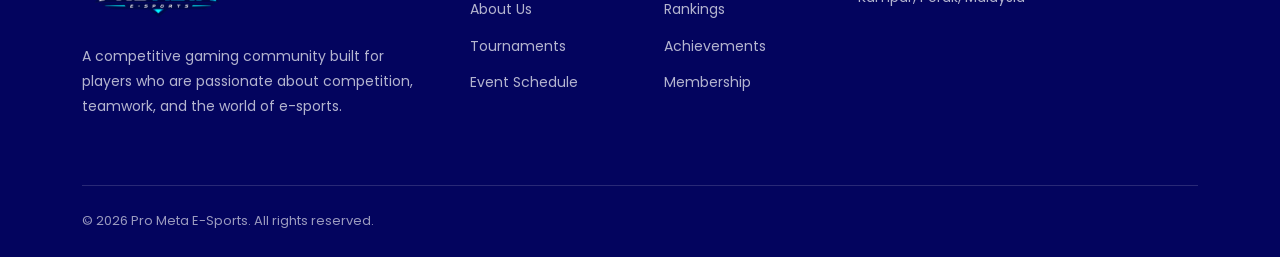
==== commit e30ca9d1: "Standardised everything and new ver" ====
--- a/index.html
+++ b/index.html
@@ -27,12 +27,10 @@
     <nav class="navbar navbar-expand-lg site-navbar">
         <div class="container">
 
-            <!-- Logo / Brand -->
             <a class="navbar-brand" href="index.html">
                 <img src="images/logo/pm-logo.png" alt="Pro Meta E-Sports">
             </a>
 
-            <!-- Mobile Menu Button -->
             <button class="navbar-toggler" type="button" data-bs-toggle="collapse" data-bs-target="#mainNavbar"
                 aria-controls="mainNavbar" aria-expanded="false" aria-label="Toggle navigation">
 
@@ -40,10 +38,9 @@
 
             </button>
 
-            <!-- Navigation Links -->
             <div class="collapse navbar-collapse" id="mainNavbar">
 
-                <ul class="navbar-nav ms-auto">
+                <ul class="navbar-nav ms-auto align-items-lg-center">
 
                     <li class="nav-item">
                         <a class="nav-link active" href="index.html">
@@ -141,7 +138,7 @@
                         <div class="hero-glow"></div>
 
                         <div class="hero-controller">
-                            🎮
+                            <img src="images/hero/esports-controller.png" alt="Futuristic gaming controller">
                         </div>
                     </div>
 
@@ -864,17 +861,10 @@
                 <div class="col-lg-4">
 
                     <h3 class="footer-title">
-                        Contact Us
+                        Visit Us
                     </h3>
 
                     <ul class="footer-contact">
-
-                        <li>
-                            <strong>Email</strong>
-                            <a href="mailto:prometaesports@example.com">
-                                prometaesports@example.com
-                            </a>
-                        </li>
 
                         <li>
                             <strong>Location</strong>
@@ -897,20 +887,6 @@
                     © 2026 Pro Meta E-Sports. All rights reserved.
                 </p>
 
-                <div class="footer-social">
-
-                    <!-- Social Media Plugin will be integrated later -->
-
-                    <a href="#" aria-label="YouTube">
-                        YouTube
-                    </a>
-
-                    <a href="#" aria-label="Instagram">
-                        Instagram
-                    </a>
-
-                </div>
-
             </div>
 
         </div>
--- a/css/style.css
+++ b/css/style.css
@@ -474,14 +474,19 @@
 /* ---------- Offer Card ---------- */
 
 .offer-card {
+    height: 100%;
     padding: 32px 28px;
+    background-color: #ffffff;
     border: 1px solid rgba(3, 4, 94, 0.08);
-    box-shadow: var(--shadow-sm);
+    border-radius: var(--radius-md);
+    box-shadow: var(--shadow-md);
+    transition: var(--transition);
 }
 
 .offer-card:hover {
     transform: translateY(-6px);
     box-shadow: var(--shadow-lg);
+    border-color: rgba(0, 180, 216, 0.35);
 }
 
 .offer-icon {
@@ -614,23 +619,6 @@
     color: rgba(255, 255, 255, 0.6);
     font-size: 13px;
 }
-
-.footer-social {
-    display: flex;
-    gap: 20px;
-}
-
-.footer-social a {
-    color: rgba(255, 255, 255, 0.7);
-    text-decoration: none;
-    font-size: 13px;
-    transition: color 0.3s ease;
-}
-
-.footer-social a:hover {
-    color: var(--accent-light);
-}
-
 
 /* =========================
    HERO SECTION
@@ -702,7 +690,16 @@
 .hero-controller {
     position: relative;
     z-index: 1;
-    font-size: 150px;
+    width: 100%;
+    max-width: 480px;
+    margin: 0 auto;
+}
+
+.hero-controller img {
+    width: 100%;
+    height: auto;
+    display: block;
+    object-fit: contain;
     filter: drop-shadow(0 0 30px rgba(0, 180, 216, 0.5));
 }
 
@@ -858,49 +855,83 @@
     background-color: #ffffff;
 }
 
+/* =========================
+   ABOUT BRAND VISUAL
+   ========================= */
+
 .about-brand-visual {
     min-height: 380px;
     border-radius: var(--radius-md);
+
     background: linear-gradient(135deg,
             var(--primary),
-            var(--secondary));
+            var(--deep-blue));
+
     display: flex;
     flex-direction: column;
     justify-content: center;
     align-items: center;
+
     text-align: center;
     padding: 40px;
+
     position: relative;
     overflow: hidden;
-}
-
-.about-brand-visual::before {
-    content: "";
+
+    box-shadow: var(--shadow-lg);
+}
+
+/* Glow behind logo */
+
+.about-brand-glow {
     position: absolute;
-    width: 250px;
-    height: 250px;
+
+    width: 260px;
+    height: 260px;
+
     background-color: var(--accent);
+
     border-radius: 50%;
+
     filter: blur(90px);
     opacity: 0.25;
 }
 
-.about-brand-visual span,
-.about-brand-visual strong {
+/* Logo */
+
+.about-brand-visual img {
     position: relative;
     z-index: 1;
-    color: #ffffff;
-    font-family: "Lora", serif;
-}
-
-.about-brand-visual span {
-    font-size: 32px;
-    font-weight: 500;
-}
-
-.about-brand-visual strong {
-    font-size: 48px;
+
+    width: 420px;
+    max-width: 90%;
+    height: auto;
+
+    object-fit: contain;
+
+    filter: drop-shadow(0 0 25px rgba(0, 180, 216, 0.45));
+
+    transition: transform var(--transition);
+}
+
+.about-brand-visual:hover img {
+    transform: scale(1.05);
+}
+
+/* Tagline */
+
+.about-brand-visual p {
+    position: relative;
+    z-index: 1;
+
+    margin: 25px 0 0;
+
     color: var(--accent-light);
+
+    font-size: 12px;
+    font-weight: 700;
+
+    letter-spacing: 2.5px;
 }
 
 
@@ -911,11 +942,59 @@
     background-color: var(--background-light);
 }
 
+/* ================================
+   Our Values Section
+================================ */
+
+.values-section {
+    padding: var(--section-padding) 0;
+    background-color: #ffffff;
+}
+
+.value-card {
+    height: 100%;
+    padding: 32px 28px;
+    text-align: center;
+
+    background-color: var(--background-light);
+    border: 1px solid rgba(3, 4, 94, 0.08);
+    border-radius: var(--radius-md);
+
+    box-shadow: var(--shadow-sm);
+
+    transition: transform 0.3s ease,
+        border-color 0.3s ease,
+        box-shadow 0.3s ease;
+}
+
+.value-card:hover {
+    transform: translateY(-6px);
+    border-color: var(--accent);
+    box-shadow: var(--shadow-lg);
+}
+
+.value-icon {
+    font-size: 2.2rem;
+    margin-bottom: 20px;
+}
+
+.value-card h3 {
+    color: var(--primary);
+    margin-bottom: 12px;
+    font-size: 1.25rem;
+}
+
+.value-card p {
+    color: var(--text-muted);
+    margin: 0;
+    line-height: 1.7;
+}
+
 /* What We Offer */
 
 .offer-section {
     padding: var(--section-padding) 0;
-    background-color: #ffffff;
+    background-color: var(--background-light);
 }
 
 .offer-icon {
@@ -946,71 +1025,6 @@
 
 .offer-card a:hover {
     color: var(--accent);
-}
-
-/* Our Games */
-
-.games-section {
-    padding: var(--section-padding) 0;
-    background-color: var(--background-light);
-}
-
-.game-card-image {
-    height: 220px;
-    display: flex;
-    justify-content: center;
-    align-items: center;
-    padding: 30px;
-    position: relative;
-    overflow: hidden;
-}
-
-.game-card-image::before {
-    content: "";
-    position: absolute;
-    inset: 0;
-    background: linear-gradient(135deg,
-            rgba(3, 4, 94, 0.8),
-            rgba(0, 180, 216, 0.5));
-}
-
-.game-card-image span {
-    position: relative;
-    z-index: 1;
-    color: #ffffff;
-    font-family: "Lora", serif;
-    font-size: 25px;
-    font-weight: 700;
-    text-align: center;
-}
-
-.valorant-bg {
-    background-color: #03045E;
-}
-
-.ml-bg {
-    background-color: #0077B6;
-}
-
-.cs-bg {
-    background-color: #023E8A;
-}
-
-.game-card-content {
-    padding: 28px;
-}
-
-.game-card-content h3 {
-    color: var(--primary);
-    font-size: 22px;
-    margin-bottom: 12px;
-}
-
-.game-card-content p {
-    color: #555;
-    font-size: 14px;
-    line-height: 1.7;
-    margin-bottom: 0;
 }
 
 /* About CTA */
@@ -1099,10 +1113,6 @@
         margin-top: 40px;
     }
 
-    .hero-controller {
-        font-size: 110px;
-    }
-
 }
 
 /* =========================
@@ -1111,7 +1121,8 @@
 
 @media (max-width: 767px) {
 
-    /* Prevent horizontal overflow */
+    /* ---------- GLOBAL ---------- */
+
     html,
     body {
         width: 100%;
@@ -1119,55 +1130,135 @@
         overflow-x: hidden;
     }
 
-    /* Sections */
+    .container {
+        padding-left: 20px;
+        padding-right: 20px;
+    }
+
+
+    /* ---------- NAVBAR ---------- */
+
+    .site-navbar {
+        padding: 10px 0;
+    }
+
+    .navbar-brand img {
+        height: 38px;
+        width: auto;
+    }
+
+    .navbar-toggler {
+        padding: 6px 8px;
+        border: 1px solid rgba(255, 255, 255, 0.35);
+    }
+
+    .navbar-toggler:focus {
+        box-shadow: 0 0 0 2px rgba(72, 202, 228, 0.35);
+    }
+
+    .navbar-toggler-icon {
+        filter: brightness(0) invert(1);
+    }
+
+    .navbar-collapse {
+        margin-top: 12px;
+        padding-top: 8px;
+        border-top: 1px solid rgba(255, 255, 255, 0.12);
+    }
+
+    .navbar-nav {
+        padding: 8px 0;
+    }
+
+    .navbar .nav-link {
+        margin-left: 0;
+        padding: 10px 4px;
+        font-size: 14px;
+    }
+
+
+    /* ---------- SECTIONS ---------- */
+
     .about-preview,
     .tournaments-section,
     .achievements-section,
     .membership-cta,
     .who-we-are,
     .mission-section,
+    .values-section,
     .offer-section,
-    .games-section,
     .about-cta {
-        padding: 70px 0;
-    }
-
-    /* Section headings */
+        padding: 65px 0;
+    }
+
+
+    /* ---------- SECTION HEADINGS ---------- */
+
     .section-heading {
-        padding: 0 20px;
+        padding: 0;
+        margin-bottom: 15px;
+    }
+
+    .section-label {
+        font-size: 11px;
+        letter-spacing: 1.8px;
+        margin-bottom: 10px;
     }
 
     .section-title {
-        font-size: 32px;
+        font-size: 30px;
+        line-height: 1.25;
+        margin-bottom: 15px;
     }
 
     .section-description {
         font-size: 14px;
-    }
-
-    /* Navbar */
-
-    .navbar-brand img {
-        height: 36px;
-    }
-
-    /* Hero */
+        line-height: 1.75;
+    }
+
+
+    /* ---------- BUTTONS ---------- */
+
+    .btn-primary-custom,
+    .btn-outline-custom,
+    .btn-secondary-custom,
+    .btn-cta {
+        padding: 11px 20px;
+        font-size: 14px;
+    }
+
+
+    /* ---------- HERO ---------- */
+
     .hero-section {
         min-height: auto;
-        padding: 70px 20px;
+        padding: 65px 0 55px;
+        text-align: center;
+    }
+
+    .hero-label {
+        font-size: 11px;
+        letter-spacing: 2.5px;
+        margin-bottom: 12px;
     }
 
     .hero-title {
-        font-size: clamp(38px, 11vw, 52px);
+        font-size: clamp(36px, 10vw, 50px);
+        line-height: 1.1;
+        margin-bottom: 20px;
     }
 
     .hero-description {
-        font-size: 15px;
+        max-width: 100%;
+        font-size: 14px;
+        line-height: 1.75;
+        margin-bottom: 26px;
     }
 
     .hero-buttons {
         flex-direction: column;
         align-items: stretch;
+        gap: 10px;
         width: 100%;
     }
 
@@ -1178,82 +1269,271 @@
 
     .hero-visual {
         min-height: 220px;
-        margin-top: 30px;
+        margin-top: 25px;
     }
 
     .hero-controller {
-        font-size: 90px;
+        max-width: 310px;
     }
 
     .hero-glow {
-        width: 220px;
-        height: 220px;
-    }
-
-    /* Cards */
-    .game-content,
+        width: 210px;
+        height: 210px;
+        filter: blur(80px);
+    }
+
+
+    /* ---------- ABOUT PREVIEW ---------- */
+
+    .about-visual {
+        height: 250px;
+        margin-bottom: 5px;
+    }
+
+
+    /* ---------- GAME CARDS ---------- */
+
+    .game-image {
+        height: 190px;
+    }
+
+    .game-content {
+        padding: 20px;
+    }
+
+    .game-category {
+        font-size: 11px;
+    }
+
+    .game-content h3 {
+        font-size: 21px;
+        margin-bottom: 10px;
+    }
+
+    .game-content p {
+        font-size: 14px;
+        line-height: 1.65;
+        margin-bottom: 17px;
+    }
+
+    .game-link {
+        font-size: 14px;
+    }
+
+
+    /* ---------- TOURNAMENT CARDS ---------- */
+
+    .tournament-header {
+        padding: 13px 16px;
+    }
+
+    .tournament-game {
+        font-size: 11px;
+    }
+
+    .tournament-status {
+        font-size: 10px;
+        padding: 4px 8px;
+    }
+
     .tournament-content {
         padding: 20px;
     }
 
+    .tournament-content h3 {
+        font-size: 20px;
+        margin-bottom: 17px;
+    }
+
+    .tournament-info p {
+        font-size: 13px;
+        margin-bottom: 8px;
+    }
+
+
+    /* ---------- ACHIEVEMENTS ---------- */
+
     .achievement-card {
         padding: 22px;
     }
 
+    .achievement-icon {
+        font-size: 30px;
+        margin-bottom: 14px;
+    }
+
+    .achievement-card h3 {
+        font-size: 19px;
+    }
+
+    .achievement-card p {
+        font-size: 13px;
+        line-height: 1.65;
+    }
+
+
+    /* ---------- ABOUT HERO ---------- */
+
+    .about-hero {
+        min-height: 48vh;
+        padding: 70px 0;
+    }
+
+    .about-hero h1 {
+        font-size: clamp(34px, 9vw, 46px);
+        line-height: 1.15;
+        margin-bottom: 18px;
+    }
+
+    .about-hero p:not(.section-label) {
+        font-size: 15px;
+        line-height: 1.7;
+    }
+
+
+    /* ---------- WHO WE ARE ---------- */
+
+    .about-brand-visual {
+        min-height: 260px;
+        padding: 25px;
+        margin-bottom: 5px;
+    }
+
+    .about-brand-visual img {
+        width: 260px;
+        max-width: 85%;
+    }
+
+    .about-brand-visual p {
+        font-size: 10px;
+        letter-spacing: 2px;
+        margin-top: 18px;
+    }
+
+
+    /* ---------- MISSION & VISION ---------- */
+
     .purpose-card {
         padding: 28px 22px;
     }
 
+    .purpose-icon {
+        font-size: 32px;
+        margin-bottom: 15px;
+    }
+
+    .purpose-card h3 {
+        font-size: 23px;
+        margin-bottom: 12px;
+    }
+
+    .purpose-card p {
+        font-size: 14px;
+        line-height: 1.7;
+    }
+
+
+    /* ---------- VALUES ---------- */
+
+    .value-card {
+        padding: 26px 22px;
+    }
+
+    .value-icon {
+        font-size: 30px;
+        margin-bottom: 14px;
+    }
+
+    .value-card h3 {
+        font-size: 20px;
+    }
+
+    .value-card p {
+        font-size: 14px;
+    }
+
+
+    /* ---------- OFFER CARDS ---------- */
+
     .offer-card {
         padding: 26px 22px;
     }
 
-    /* Game images */
-    .game-image,
-    .game-card-image {
-        height: 190px;
-    }
-
-    /* About visual */
-    .about-visual {
-        height: 280px;
-    }
-
-    .about-brand-visual {
-        min-height: 280px;
-        padding: 25px;
-    }
-
-    .about-brand-visual span {
-        font-size: 25px;
-    }
-
-    .about-brand-visual strong {
-        font-size: 40px;
-    }
-
-    /* CTA */
+    .offer-icon {
+        font-size: 30px;
+        margin-bottom: 15px;
+    }
+
+    .offer-card h3 {
+        font-size: 20px;
+    }
+
+    .offer-card p {
+        font-size: 13px;
+        line-height: 1.65;
+    }
+
+
+    /* ---------- CTA ---------- */
+
     .membership-cta-content,
     .about-cta-content {
-        padding: 0 20px;
+        padding: 0;
     }
 
     .membership-cta h2,
     .about-cta h2 {
-        font-size: 34px;
-    }
-
-    /* Footer */
+        font-size: 32px;
+        line-height: 1.2;
+    }
+
+    .membership-cta p:not(.section-label),
+    .about-cta p:not(.section-label) {
+        font-size: 14px;
+        line-height: 1.7;
+    }
+
+
+    /* ---------- FOOTER ---------- */
+
+    .site-footer {
+        padding: 55px 0 20px;
+    }
+
+    .footer-brand img {
+        height: 55px;
+    }
+
+    .footer-description {
+        font-size: 13px;
+        line-height: 1.7;
+    }
+
+    .footer-title {
+        font-size: 17px;
+        margin-bottom: 15px;
+    }
+
+    .footer-links li {
+        margin-bottom: 9px;
+    }
+
+    .footer-links a,
+    .footer-contact a,
+    .footer-contact span {
+        font-size: 13px;
+    }
+
     .footer-bottom {
         flex-direction: column;
         text-align: center;
-    }
-
-    .footer-social {
-        justify-content: center;
-    }
-
-    .footer-brand img {
-        height: 45px;
+        gap: 12px;
+        margin-top: 35px;
+        padding-top: 20px;
+    }
+
+    .footer-bottom p {
+        font-size: 11px;
+        line-height: 1.6;
     }
 }
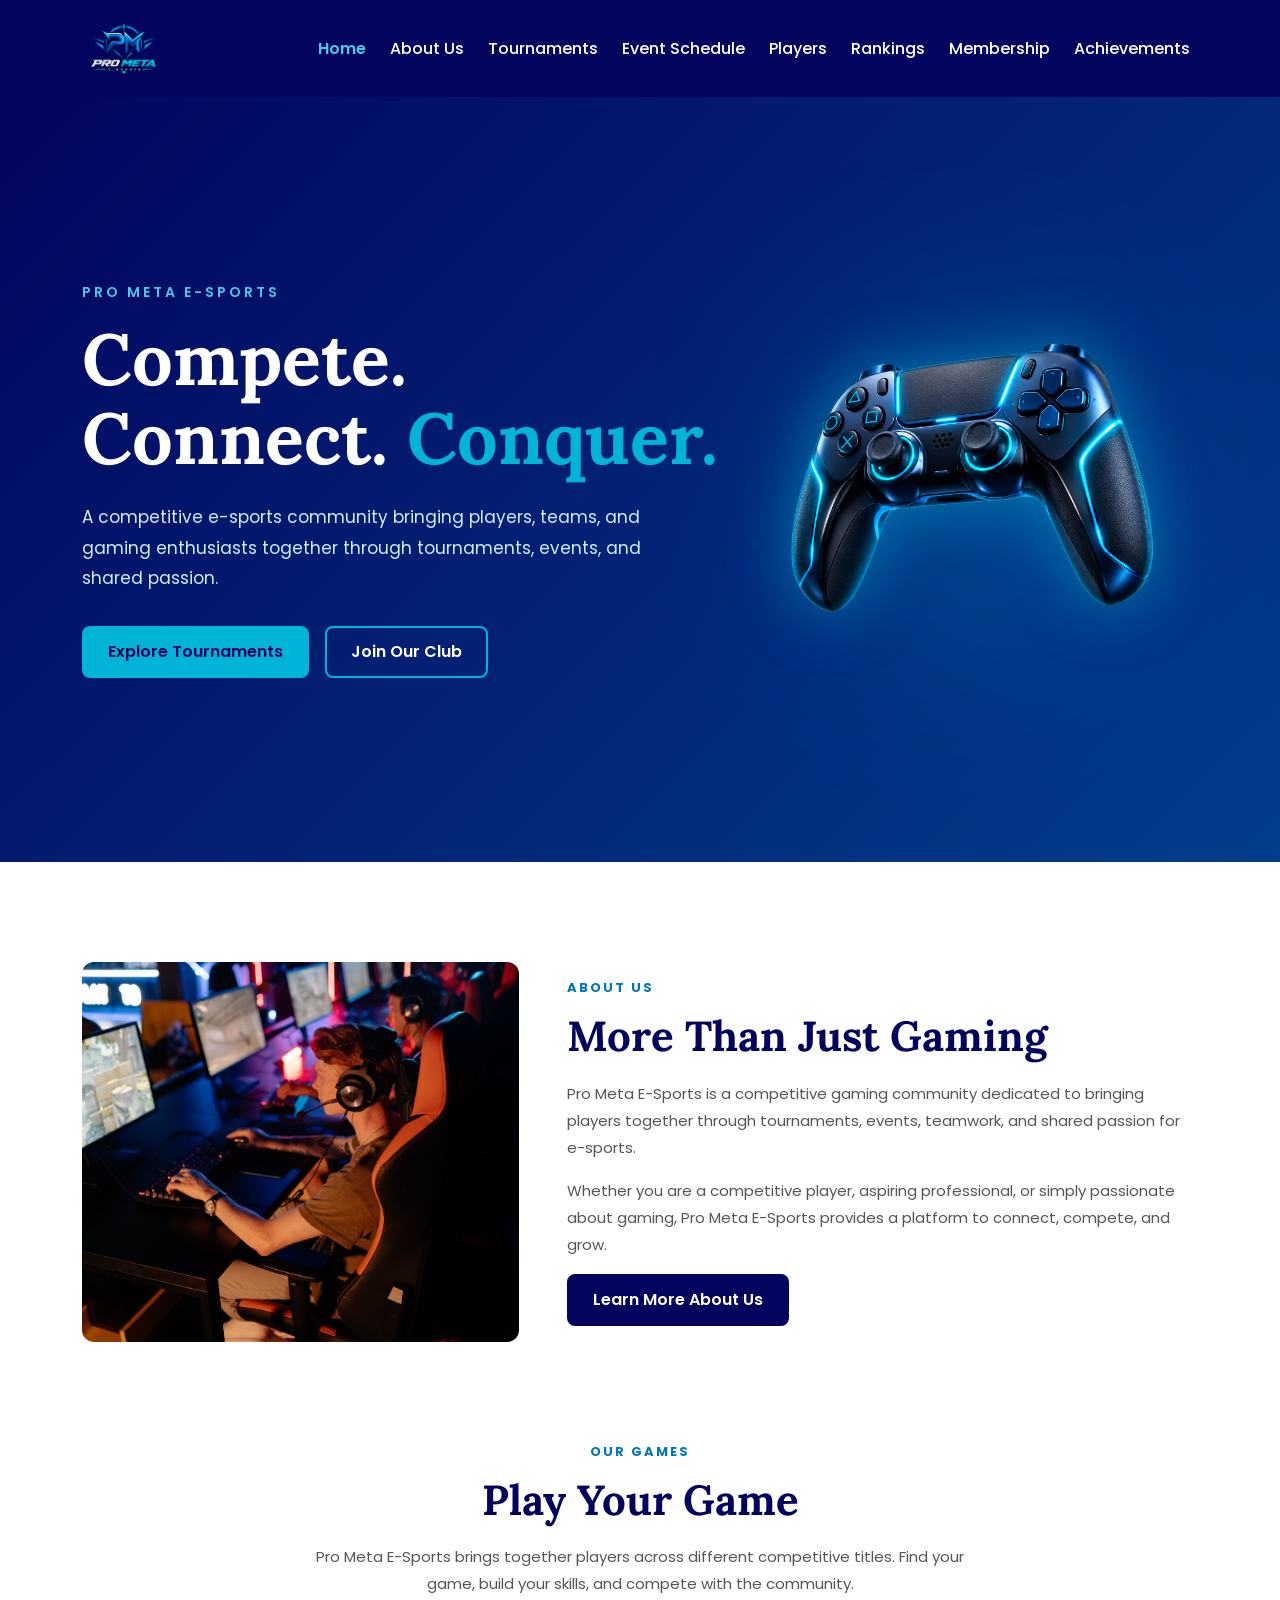
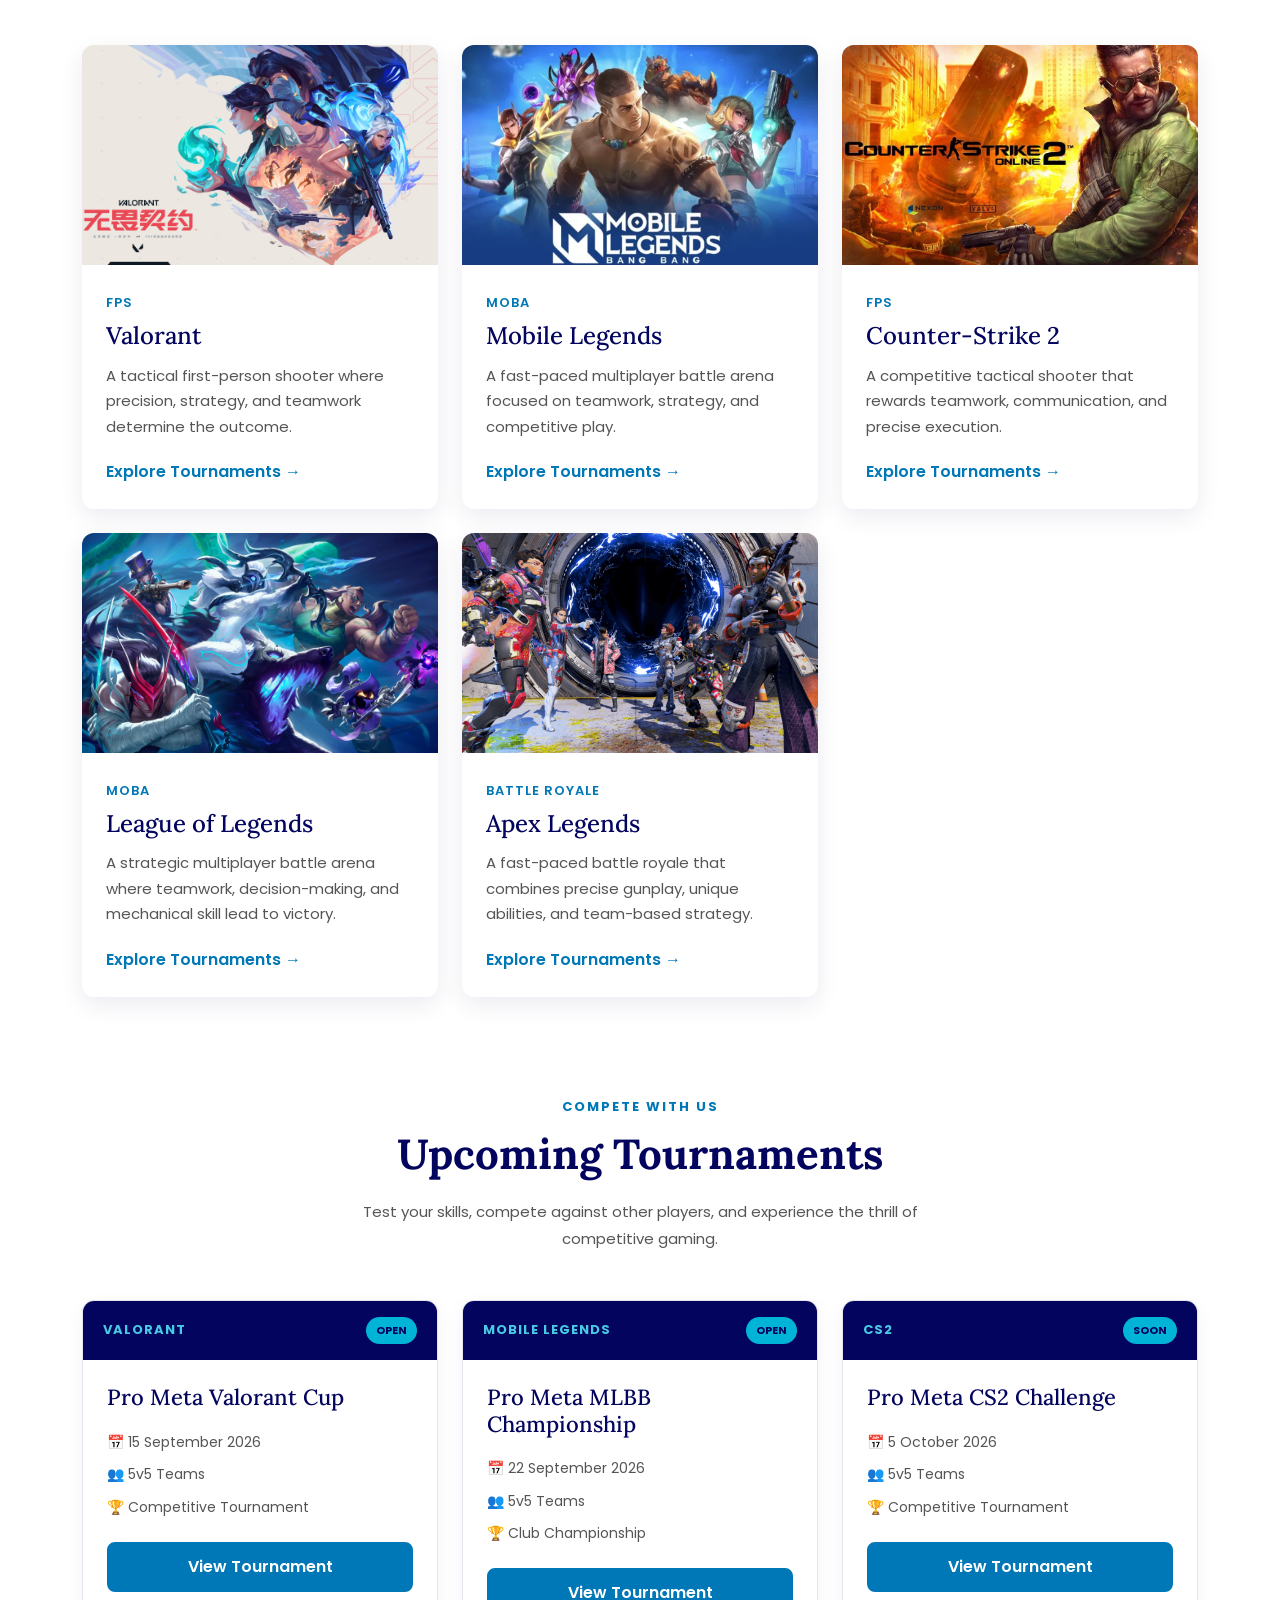
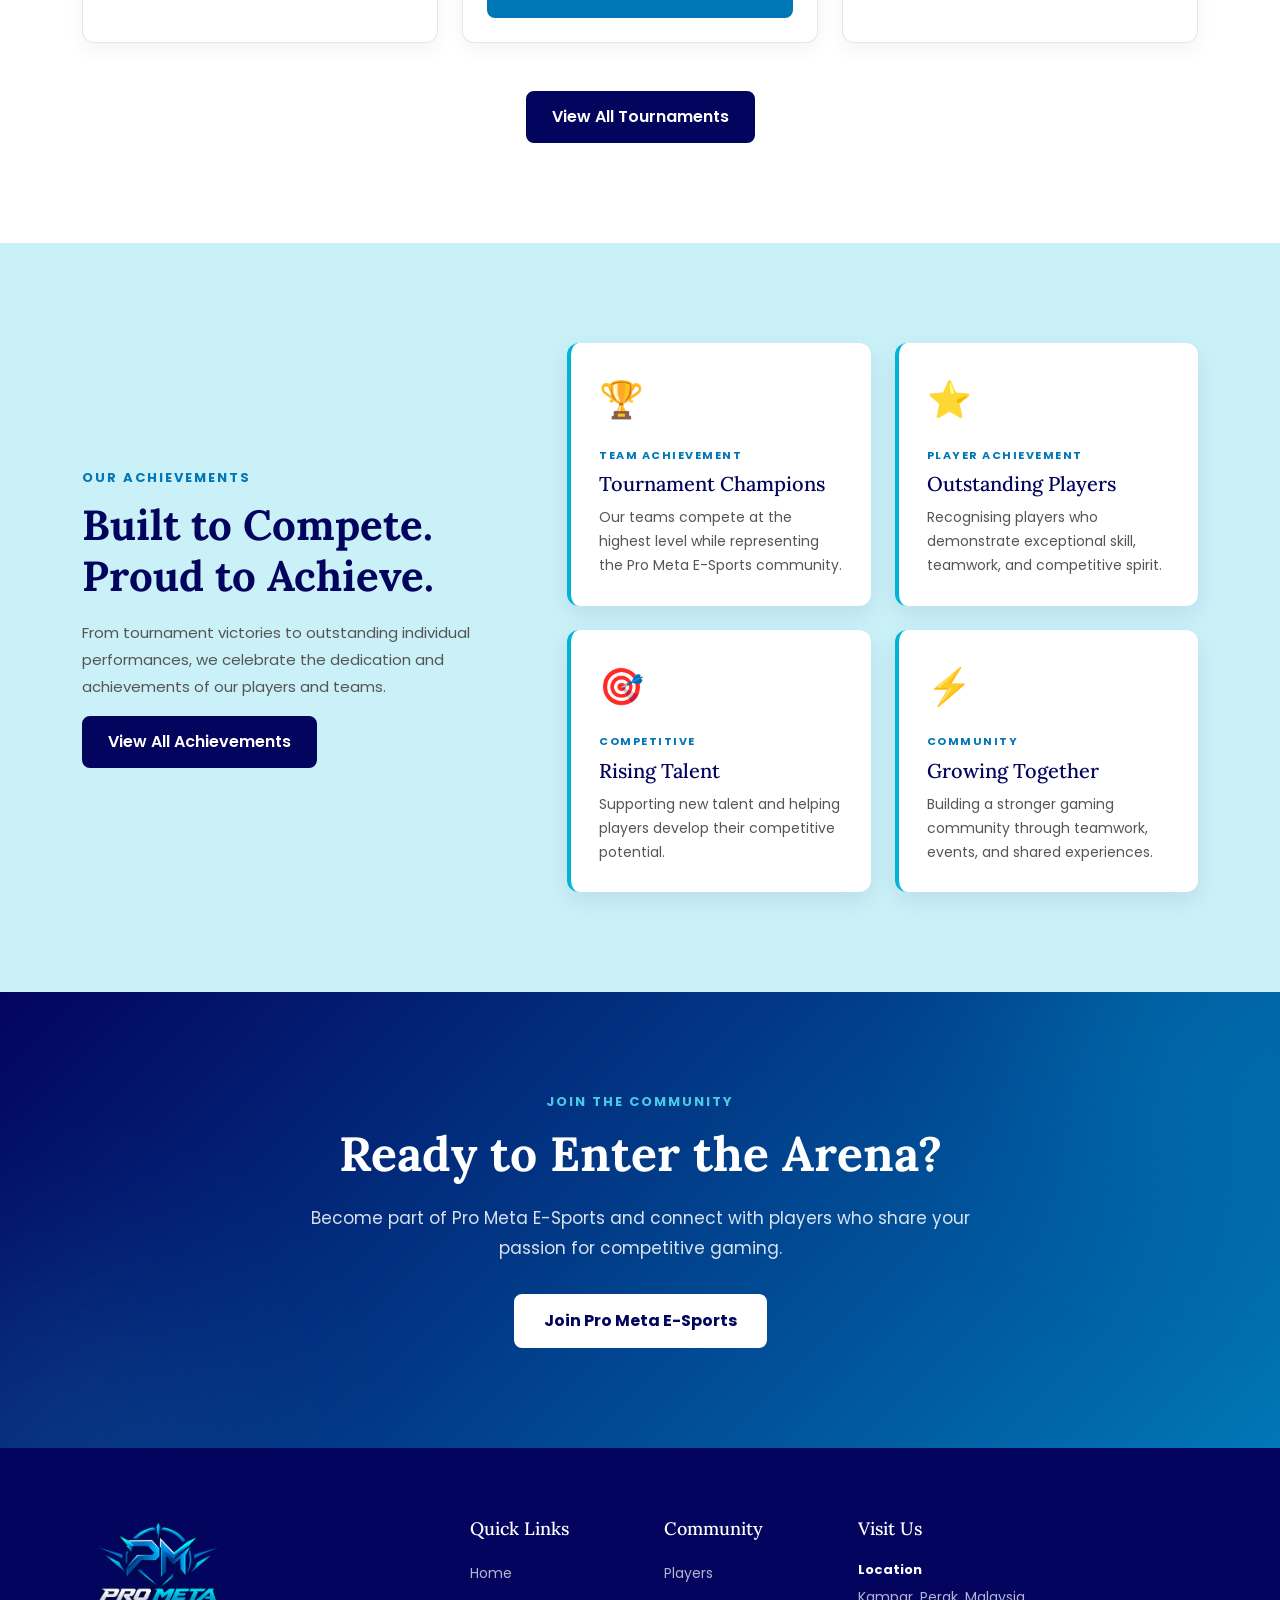
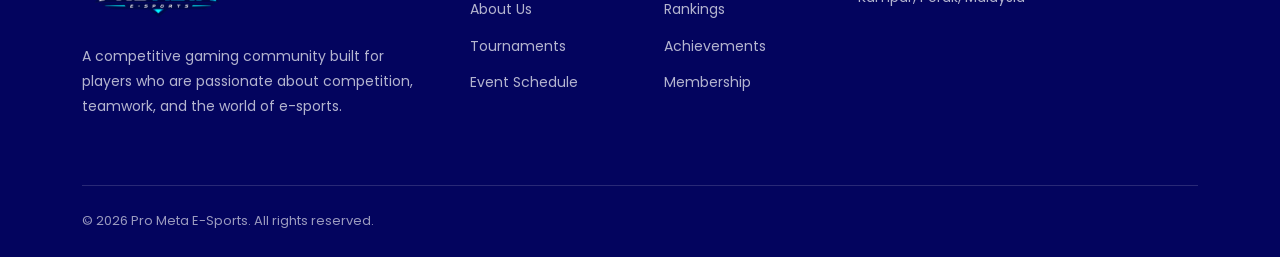
==== commit b33f3c5c: "Added favicon" ====
--- a/index.html
+++ b/index.html
@@ -6,6 +6,8 @@
     <meta name="viewport" content="width=device-width, initial-scale=1.0">
 
     <title>Pro Meta E-Sports</title>
+
+    <link rel="icon" type="image/png" href="images/logo/pm-logo.png">
 
     <!-- Google Fonts -->
     <link rel="preconnect" href="https://fonts.googleapis.com">
--- a/css/style.css
+++ b/css/style.css
@@ -1536,4 +1536,9 @@
         font-size: 11px;
         line-height: 1.6;
     }
+
+    .rankingSearch {
+        font-size: 6px;
+        padding: 6px 10px;
+    }
 }
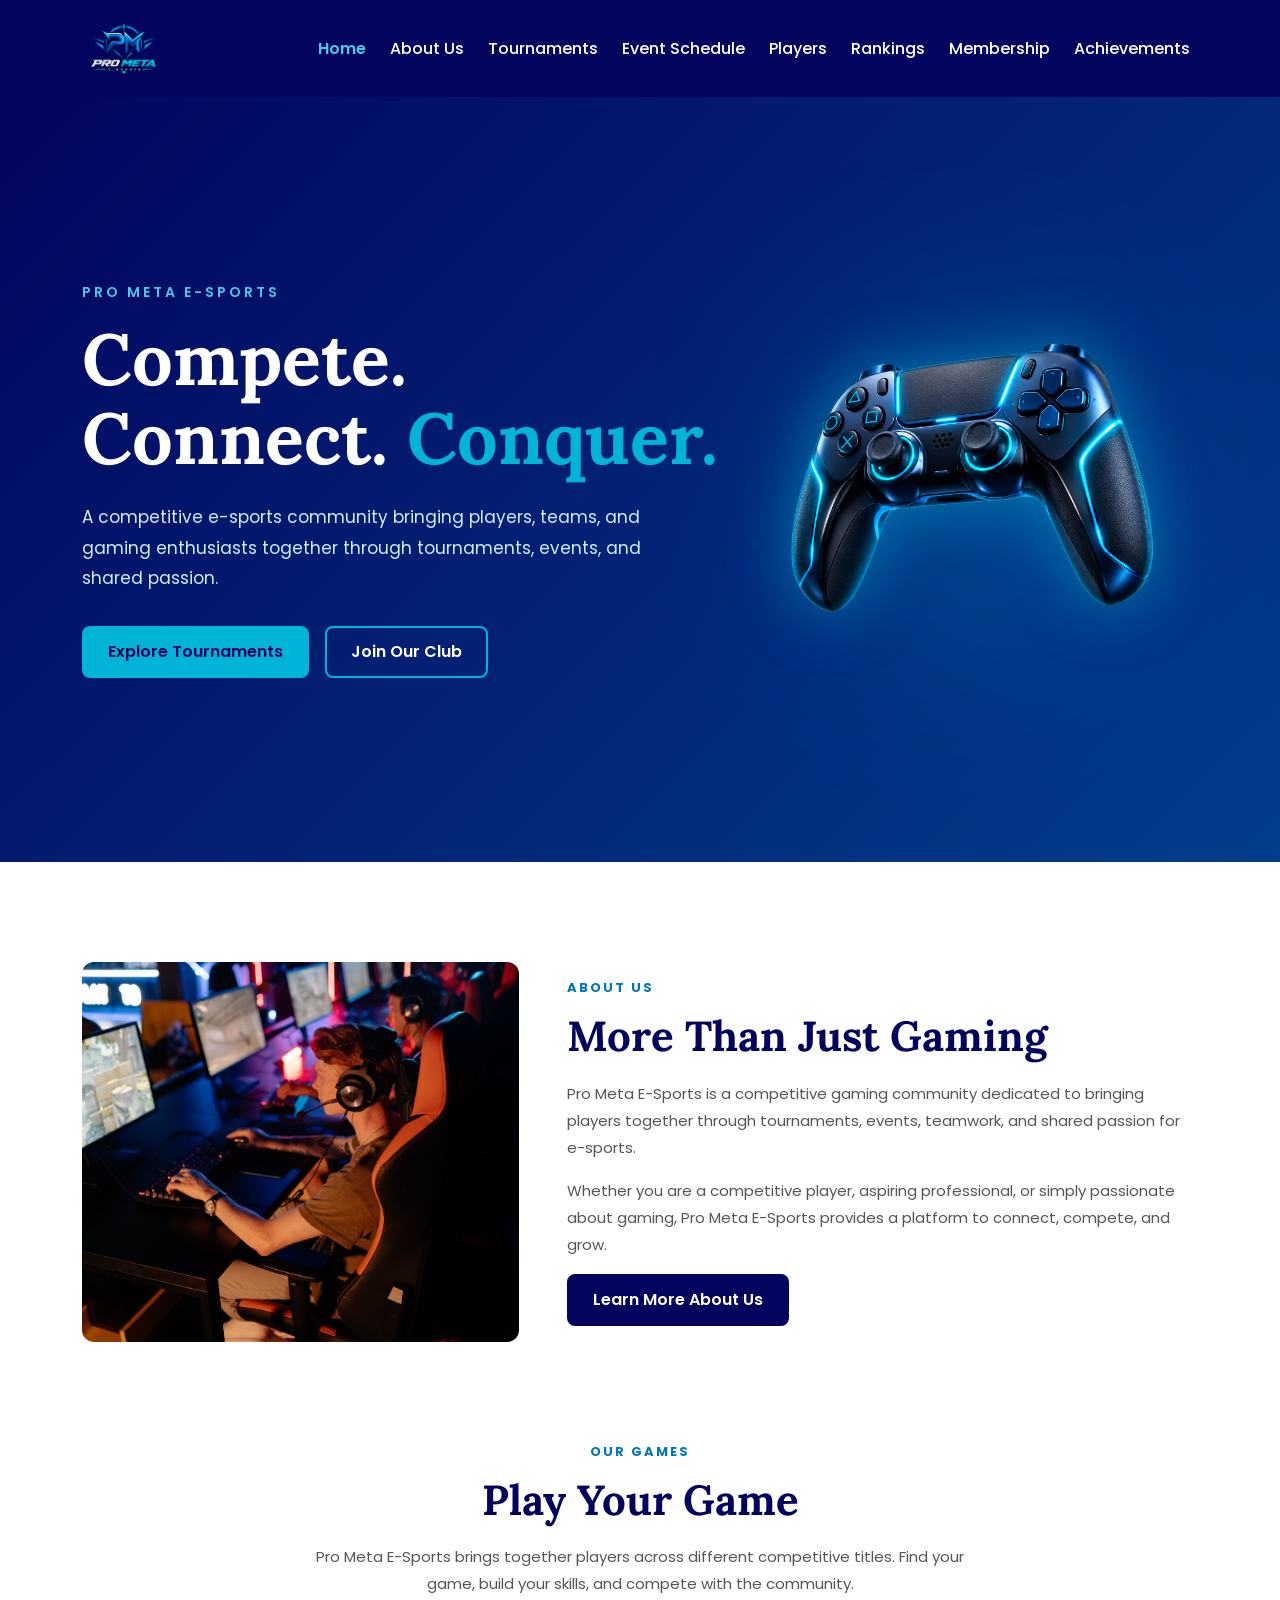
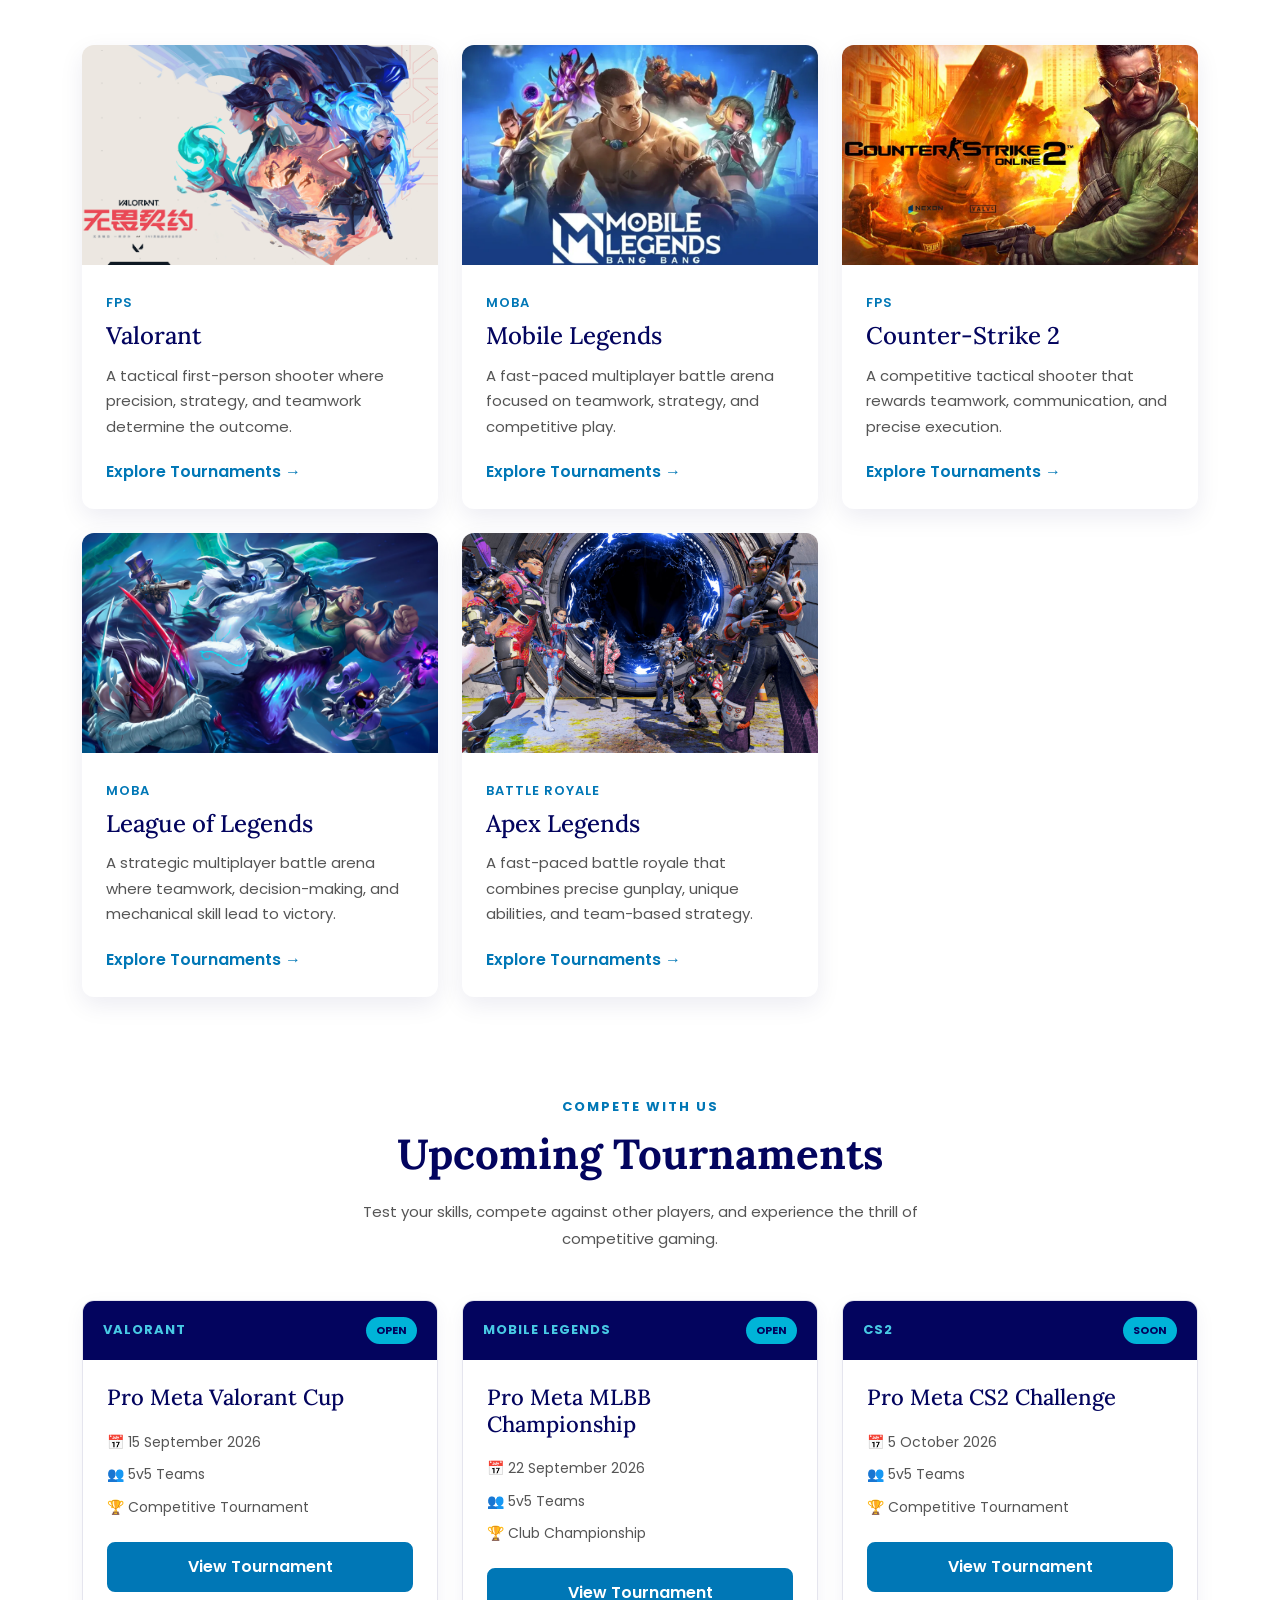
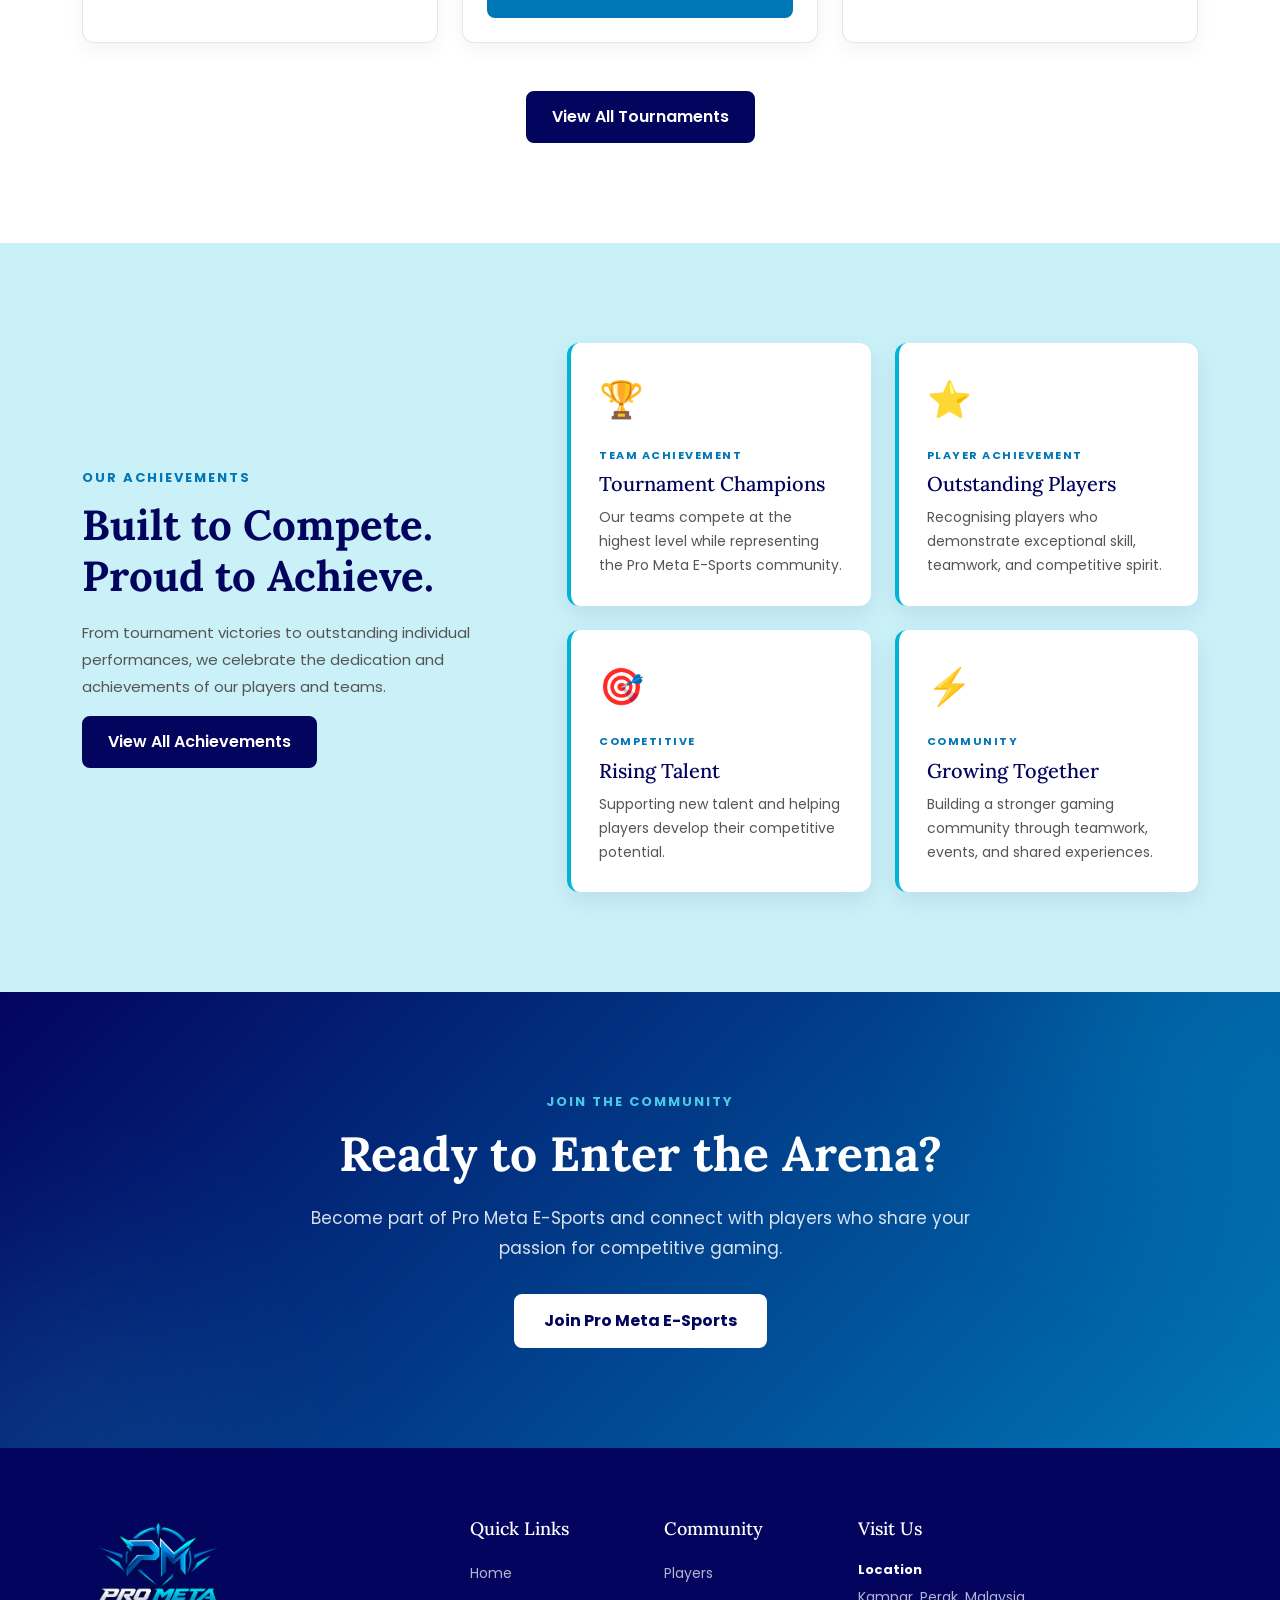
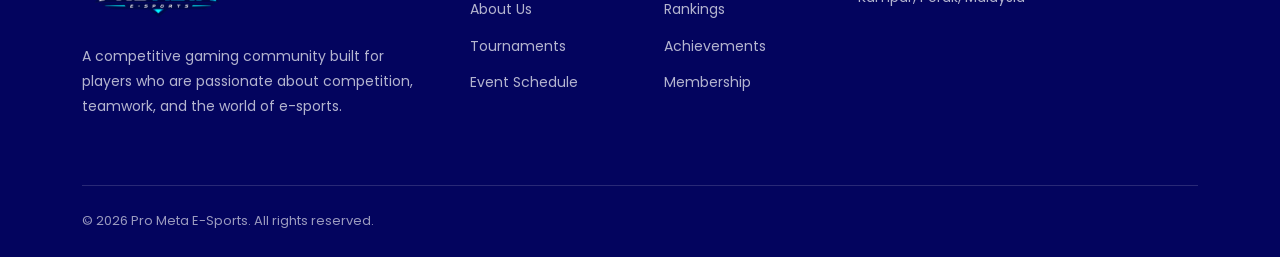
==== commit b4403d38: "Update tournaments and event schedule" ====
--- a/index.html
+++ b/index.html
@@ -301,7 +301,7 @@
                     <div class="game-card">
 
                         <div class="game-image">
-                            <img src="images/banner/counter-strike-2.jpg" alt="Counter-Strike 2">
+                            <img src="images/banner/counter-strike-2.jpeg" alt="Counter-Strike 2">
                         </div>
 
                         <div class="game-content">
--- a/css/style.css
+++ b/css/style.css
@@ -695,6 +695,24 @@
     margin: 0 auto;
 }
 
+.hero-controller {
+    animation: controllerFloat 4s ease-in-out infinite;
+}
+
+@keyframes controllerFloat {
+    0% {
+        transform: translateY(0);
+    }
+
+    50% {
+        transform: translateY(-30px);
+    }
+
+    100% {
+        transform: translateY(0);
+    }
+}
+
 .hero-controller img {
     width: 100%;
     height: auto;
@@ -1536,9 +1554,4 @@
         font-size: 11px;
         line-height: 1.6;
     }
-
-    .rankingSearch {
-        font-size: 6px;
-        padding: 6px 10px;
-    }
 }
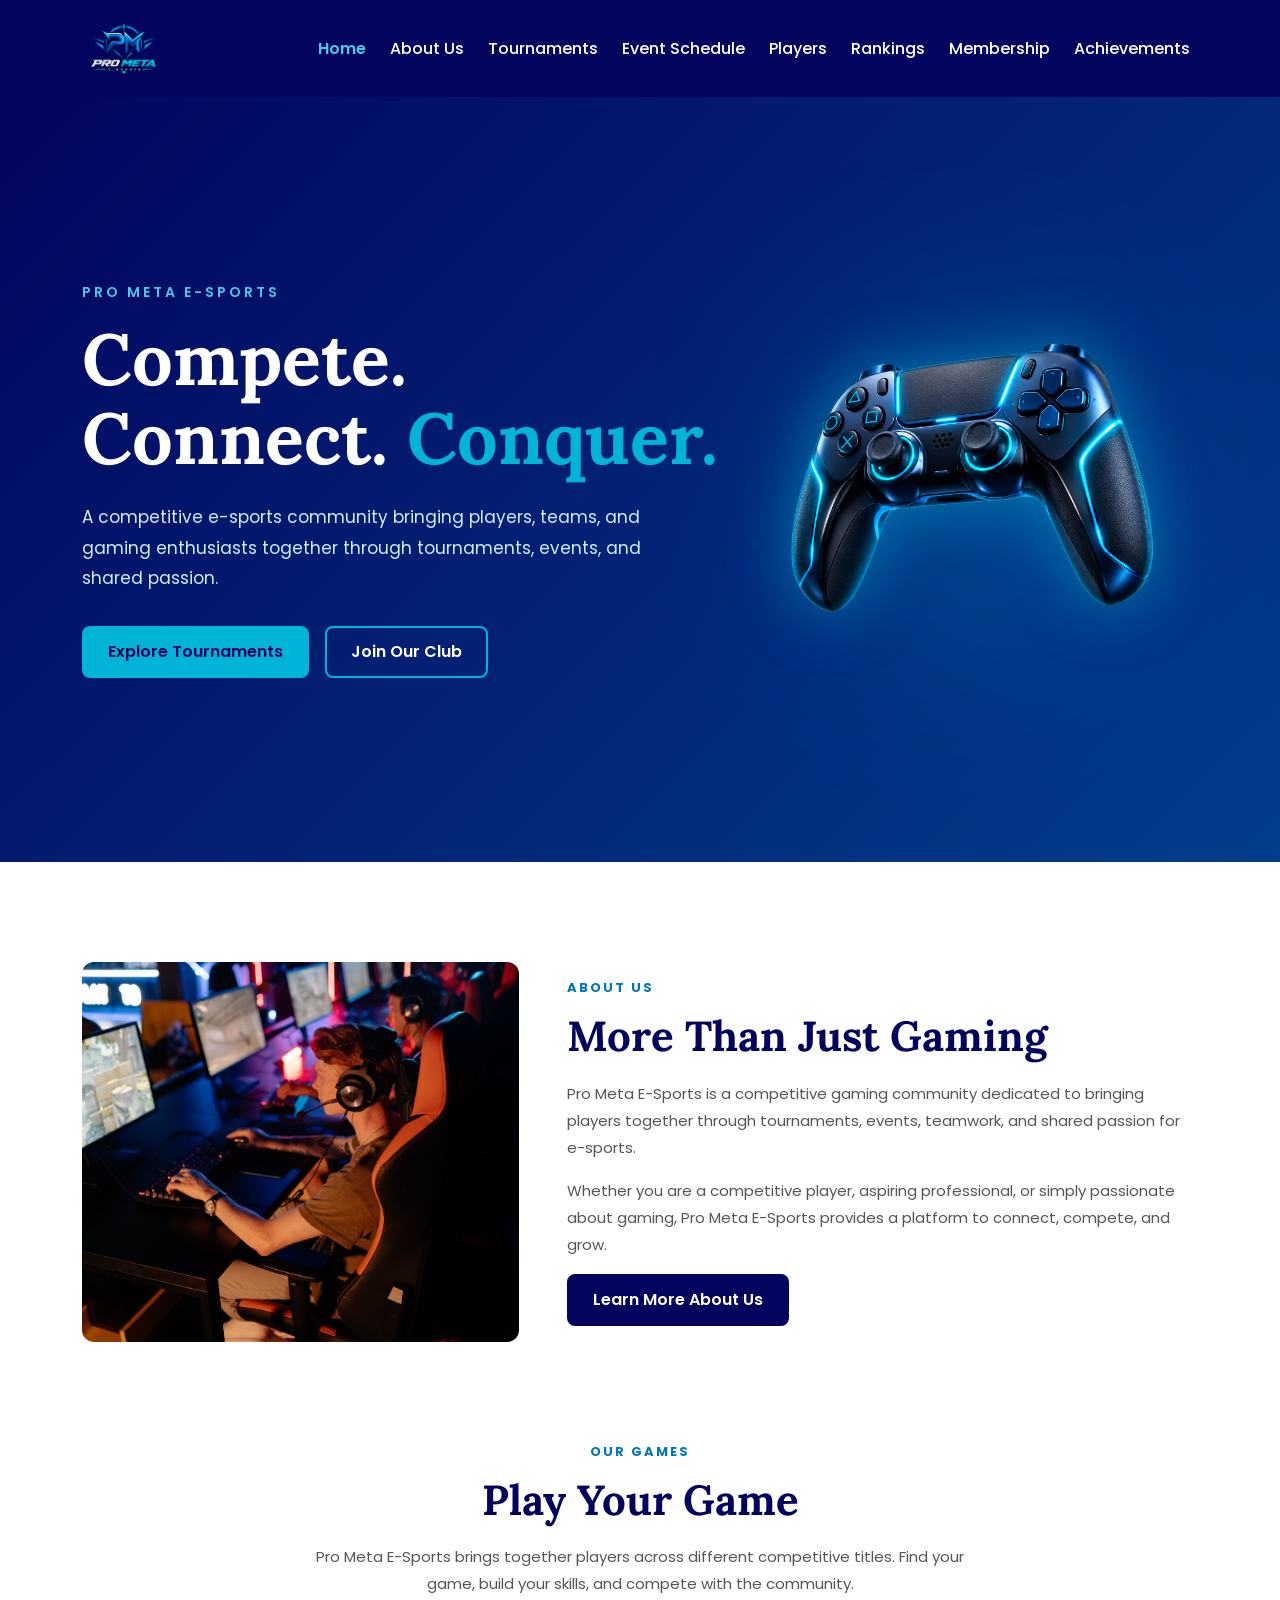
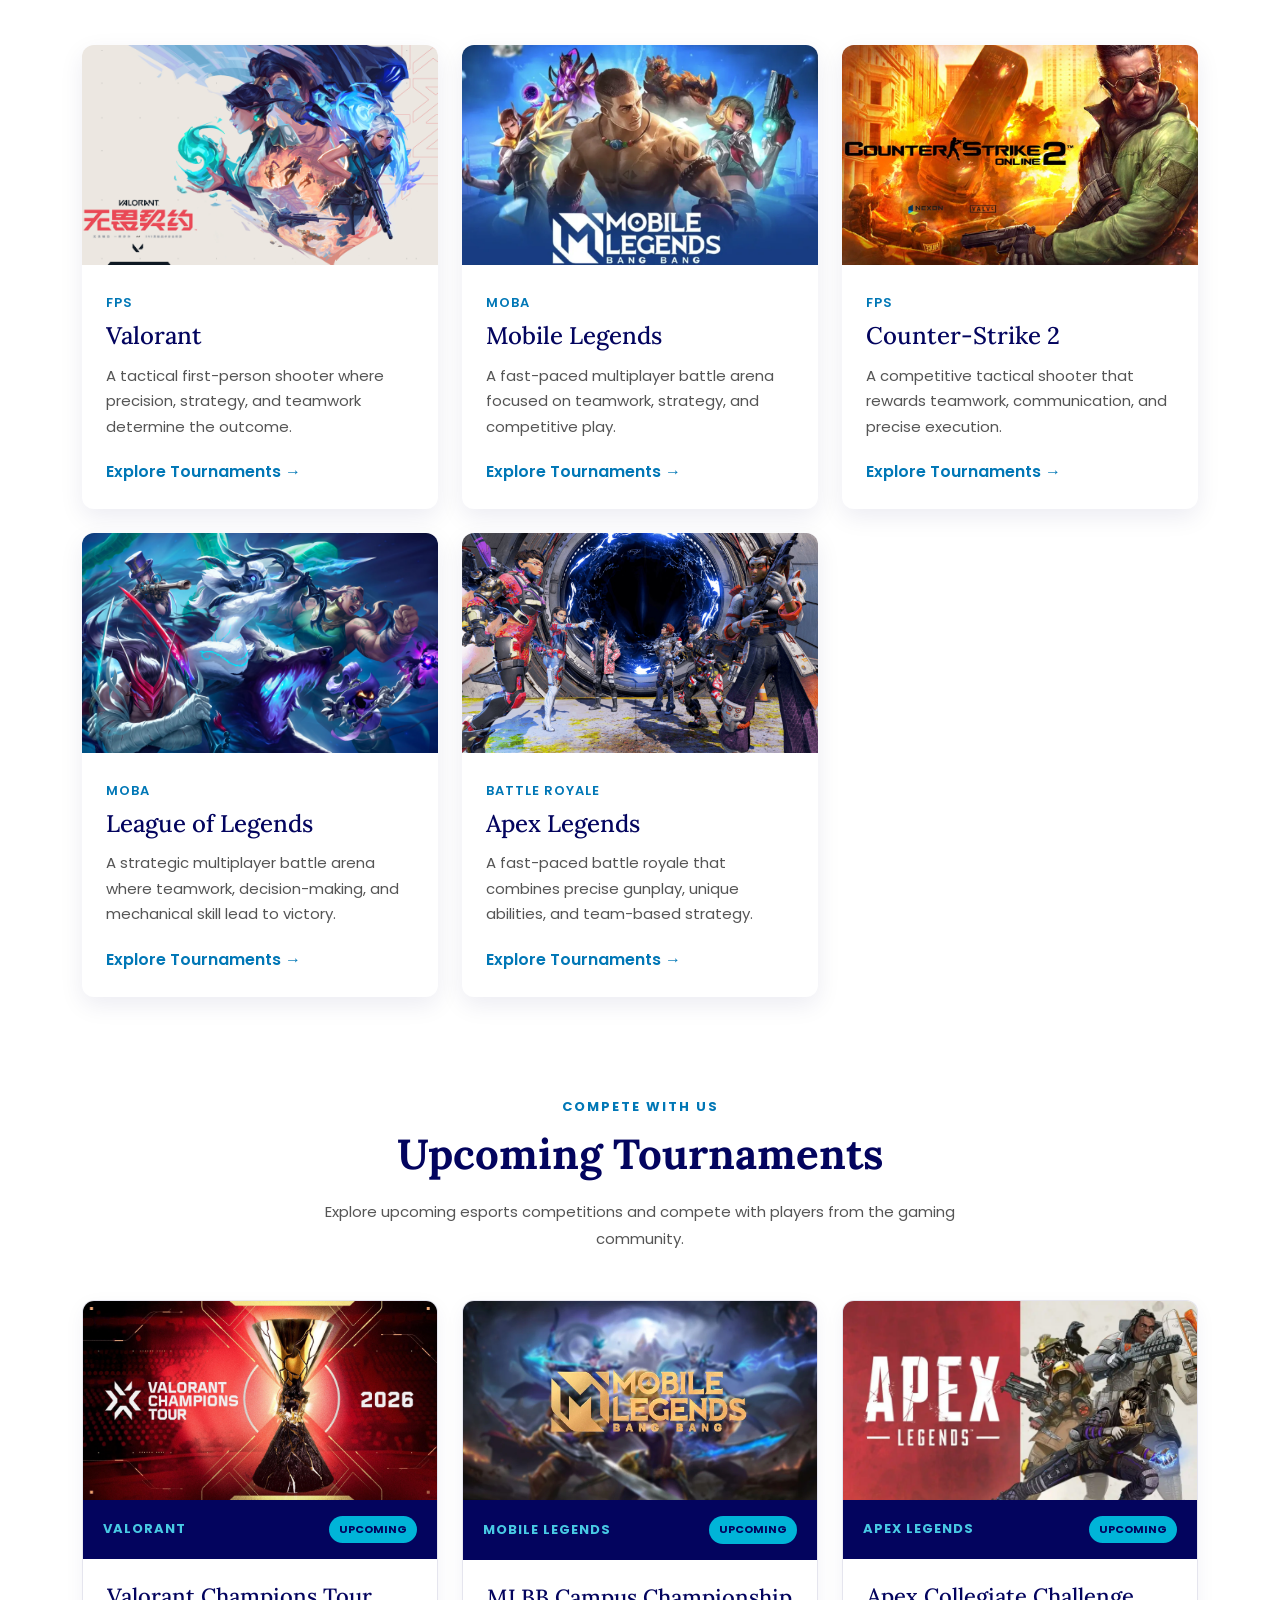
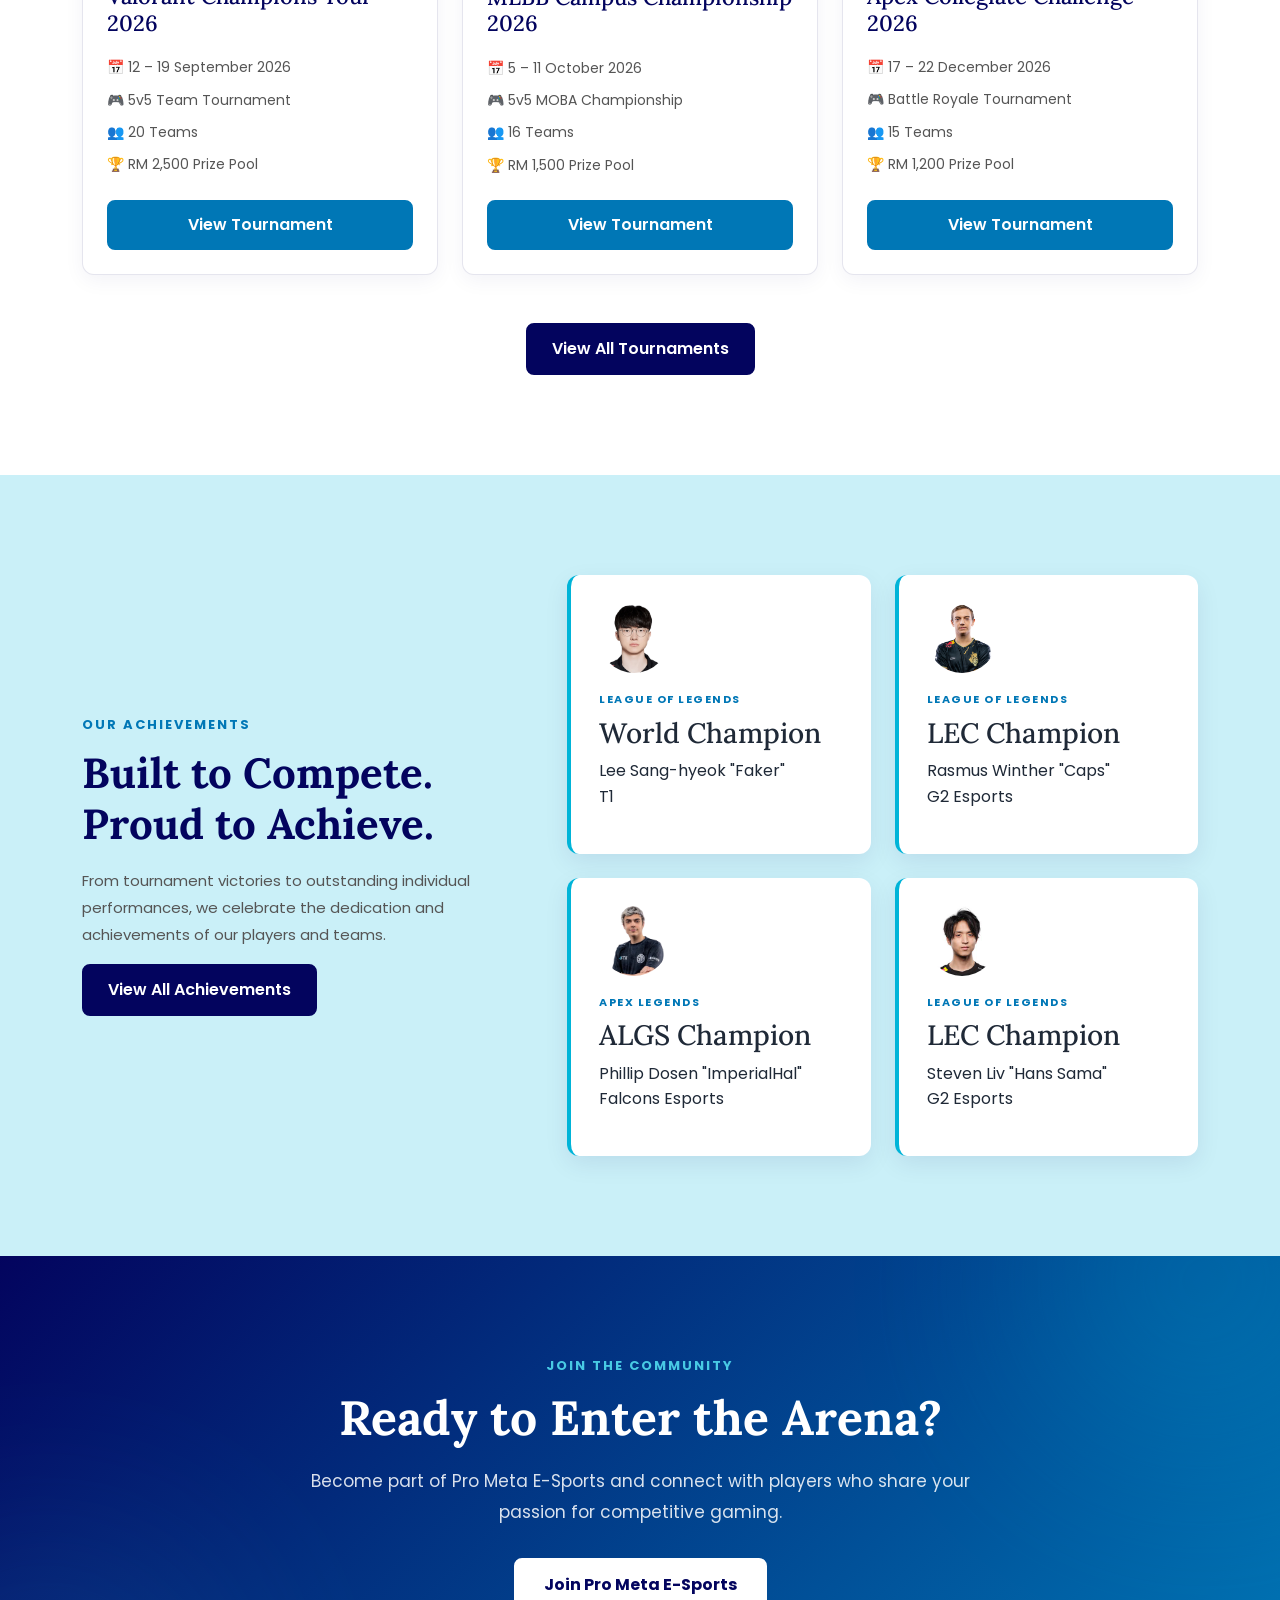
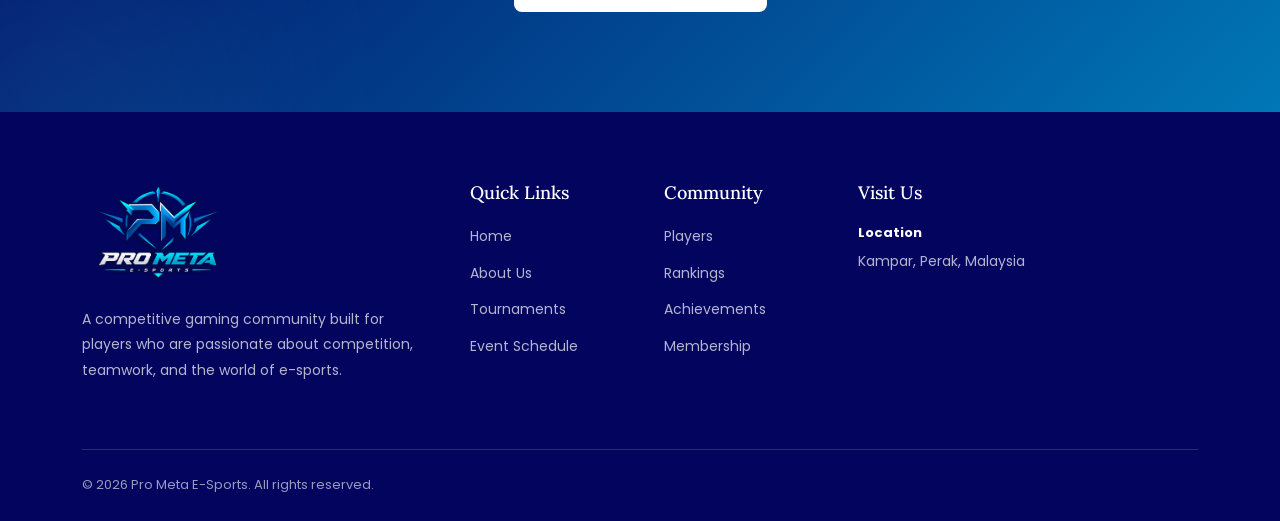
==== commit 2246c9e5: "Implemented dynamic games and achievement highlights" ====
--- a/index.html
+++ b/index.html
@@ -197,10 +197,10 @@
     </section>
 
     <!-- Featured Games Section -->
+
     <section class="games-section">
         <div class="container">
 
-            <!-- Section Heading -->
             <div class="section-heading text-center">
 
                 <p class="section-label">
@@ -219,187 +219,7 @@
 
             </div>
 
-
-            <!-- Game Cards -->
-            <div class="row g-4 mt-4">
-
-                <!-- Valorant -->
-                <div class="col-md-6 col-lg-4">
-
-                    <div class="game-card">
-
-                        <div class="game-image">
-                            <img src="images/banner/valorant.jpg" alt="Valorant">
-                        </div>
-
-                        <div class="game-content">
-
-                            <span class="game-category">
-                                FPS
-                            </span>
-
-                            <h3>
-                                Valorant
-                            </h3>
-
-                            <p>
-                                A tactical first-person shooter where
-                                precision, strategy, and teamwork determine
-                                the outcome.
-                            </p>
-
-                            <a href="tournaments.html" class="game-link">
-                                Explore Tournaments →
-                            </a>
-
-                        </div>
-
-                    </div>
-
-                </div>
-
-
-                <!-- Mobile Legends -->
-                <div class="col-md-6 col-lg-4">
-
-                    <div class="game-card">
-
-                        <div class="game-image">
-                            <img src="images/banner/mobile-legends.jpg" alt="Mobile Legends">
-                        </div>
-
-                        <div class="game-content">
-
-                            <span class="game-category">
-                                MOBA
-                            </span>
-
-                            <h3>
-                                Mobile Legends
-                            </h3>
-
-                            <p>
-                                A fast-paced multiplayer battle arena
-                                focused on teamwork, strategy, and
-                                competitive play.
-                            </p>
-
-                            <a href="tournaments.html" class="game-link">
-                                Explore Tournaments →
-                            </a>
-
-                        </div>
-
-                    </div>
-
-                </div>
-
-
-                <!-- Counter-Strike 2 -->
-                <div class="col-md-6 col-lg-4">
-
-                    <div class="game-card">
-
-                        <div class="game-image">
-                            <img src="images/banner/counter-strike-2.jpeg" alt="Counter-Strike 2">
-                        </div>
-
-                        <div class="game-content">
-
-                            <span class="game-category">
-                                FPS
-                            </span>
-
-                            <h3>
-                                Counter-Strike 2
-                            </h3>
-
-                            <p>
-                                A competitive tactical shooter that
-                                rewards teamwork, communication, and
-                                precise execution.
-                            </p>
-
-                            <a href="tournaments.html" class="game-link">
-                                Explore Tournaments →
-                            </a>
-
-                        </div>
-
-                    </div>
-
-                </div>
-
-                <!-- League of Legends -->
-                <div class="col-md-6 col-lg-4">
-
-                    <div class="game-card">
-
-                        <div class="game-image">
-                            <img src="images/banner/league-of-legends.jpg" alt="League of Legends">
-                        </div>
-
-                        <div class="game-content">
-
-                            <span class="game-category">
-                                MOBA
-                            </span>
-
-                            <h3>
-                                League of Legends
-                            </h3>
-
-                            <p>
-                                A strategic multiplayer battle arena where teamwork,
-                                decision-making, and mechanical skill lead to victory.
-                            </p>
-
-                            <a href="tournaments.html" class="game-link">
-                                Explore Tournaments →
-                            </a>
-
-                        </div>
-
-                    </div>
-
-                </div>
-
-
-                <!-- Apex Legends -->
-                <div class="col-md-6 col-lg-4">
-
-                    <div class="game-card">
-
-                        <div class="game-image">
-                            <img src="images/banner/apex-legends.jpg" alt="Apex Legends">
-                        </div>
-
-                        <div class="game-content">
-
-                            <span class="game-category">
-                                BATTLE ROYALE
-                            </span>
-
-                            <h3>
-                                Apex Legends
-                            </h3>
-
-                            <p>
-                                A fast-paced battle royale that combines precise gunplay,
-                                unique abilities, and team-based strategy.
-                            </p>
-
-                            <a href="tournaments.html" class="game-link">
-                                Explore Tournaments →
-                            </a>
-
-                        </div>
-
-                    </div>
-
-                </div>
-
-            </div>
+            <div class="row g-4 mt-4" id="games-container"></div>
 
         </div>
     </section>
@@ -408,7 +228,6 @@
     <section class="tournaments-section">
         <div class="container">
 
-            <!-- Section Heading -->
             <div class="section-heading text-center">
 
                 <p class="section-label">
@@ -420,157 +239,14 @@
                 </h2>
 
                 <p class="section-description mx-auto">
-                    Test your skills, compete against other players,
-                    and experience the thrill of competitive gaming.
-                </p>
-
-            </div>
-
-
-            <!-- Tournament Cards -->
-            <div class="row g-4 mt-4">
-
-                <!-- Tournament 1 -->
-                <div class="col-md-6 col-lg-4">
-
-                    <div class="tournament-card">
-
-                        <div class="tournament-header">
-                            <span class="tournament-game">
-                                VALORANT
-                            </span>
-
-                            <span class="tournament-status">
-                                OPEN
-                            </span>
-                        </div>
-
-                        <div class="tournament-content">
-
-                            <h3>
-                                Pro Meta Valorant Cup
-                            </h3>
-
-                            <div class="tournament-info">
-                                <p>
-                                    📅 15 September 2026
-                                </p>
-
-                                <p>
-                                    👥 5v5 Teams
-                                </p>
-
-                                <p>
-                                    🏆 Competitive Tournament
-                                </p>
-                            </div>
-
-                            <a href="tournaments.html" class="btn btn-tournament">
-                                View Tournament
-                            </a>
-
-                        </div>
-
-                    </div>
-
-                </div>
-
-
-                <!-- Tournament 2 -->
-                <div class="col-md-6 col-lg-4">
-
-                    <div class="tournament-card">
-
-                        <div class="tournament-header">
-                            <span class="tournament-game">
-                                MOBILE LEGENDS
-                            </span>
-
-                            <span class="tournament-status">
-                                OPEN
-                            </span>
-                        </div>
-
-                        <div class="tournament-content">
-
-                            <h3>
-                                Pro Meta MLBB Championship
-                            </h3>
-
-                            <div class="tournament-info">
-                                <p>
-                                    📅 22 September 2026
-                                </p>
-
-                                <p>
-                                    👥 5v5 Teams
-                                </p>
-
-                                <p>
-                                    🏆 Club Championship
-                                </p>
-                            </div>
-
-                            <a href="tournaments.html" class="btn btn-tournament">
-                                View Tournament
-                            </a>
-
-                        </div>
-
-                    </div>
-
-                </div>
-
-
-                <!-- Tournament 3 -->
-                <div class="col-md-6 col-lg-4">
-
-                    <div class="tournament-card">
-
-                        <div class="tournament-header">
-                            <span class="tournament-game">
-                                CS2
-                            </span>
-
-                            <span class="tournament-status">
-                                SOON
-                            </span>
-                        </div>
-
-                        <div class="tournament-content">
-
-                            <h3>
-                                Pro Meta CS2 Challenge
-                            </h3>
-
-                            <div class="tournament-info">
-                                <p>
-                                    📅 5 October 2026
-                                </p>
-
-                                <p>
-                                    👥 5v5 Teams
-                                </p>
-
-                                <p>
-                                    🏆 Competitive Tournament
-                                </p>
-                            </div>
-
-                            <a href="tournaments.html" class="btn btn-tournament">
-                                View Tournament
-                            </a>
-
-                        </div>
-
-                    </div>
-
-                </div>
-
-            </div>
-
-
-            <!-- View All -->
+                    Explore upcoming esports competitions and compete
+                    with players from the gaming community.
+                </p>
+
+            </div>
+
+            <div class="row g-4 mt-4" id="home-tournaments"></div>
+
             <div class="text-center mt-5">
 
                 <a href="tournaments.html" class="btn btn-secondary-custom">
@@ -616,132 +292,12 @@
                 <!-- Achievement Highlights -->
                 <div class="col-lg-7">
 
-                    <div class="row g-4">
-
-                        <!-- Achievement 1 -->
-                        <div class="col-sm-6">
-
-                            <div class="achievement-card">
-
-                                <div class="achievement-icon">
-                                    🏆
-                                </div>
-
-                                <div>
-                                    <span class="achievement-year">
-                                        TEAM ACHIEVEMENT
-                                    </span>
-
-                                    <h3>
-                                        Tournament Champions
-                                    </h3>
-
-                                    <p>
-                                        Our teams compete at the highest
-                                        level while representing the Pro
-                                        Meta E-Sports community.
-                                    </p>
-                                </div>
-
-                            </div>
-
-                        </div>
-
-
-                        <!-- Achievement 2 -->
-                        <div class="col-sm-6">
-
-                            <div class="achievement-card">
-
-                                <div class="achievement-icon">
-                                    ⭐
-                                </div>
-
-                                <div>
-                                    <span class="achievement-year">
-                                        PLAYER ACHIEVEMENT
-                                    </span>
-
-                                    <h3>
-                                        Outstanding Players
-                                    </h3>
-
-                                    <p>
-                                        Recognising players who demonstrate
-                                        exceptional skill, teamwork, and
-                                        competitive spirit.
-                                    </p>
-                                </div>
-
-                            </div>
-
-                        </div>
-
-
-                        <!-- Achievement 3 -->
-                        <div class="col-sm-6">
-
-                            <div class="achievement-card">
-
-                                <div class="achievement-icon">
-                                    🎯
-                                </div>
-
-                                <div>
-                                    <span class="achievement-year">
-                                        COMPETITIVE
-                                    </span>
-
-                                    <h3>
-                                        Rising Talent
-                                    </h3>
-
-                                    <p>
-                                        Supporting new talent and helping
-                                        players develop their competitive
-                                        potential.
-                                    </p>
-
-                                </div>
-
-                            </div>
-
-                        </div>
-
-
-                        <!-- Achievement 4 -->
-                        <div class="col-sm-6">
-
-                            <div class="achievement-card">
-
-                                <div class="achievement-icon">
-                                    ⚡
-                                </div>
-
-                                <div>
-                                    <span class="achievement-year">
-                                        COMMUNITY
-                                    </span>
-
-                                    <h3>
-                                        Growing Together
-                                    </h3>
-
-                                    <p>
-                                        Building a stronger gaming community
-                                        through teamwork, events, and
-                                        shared experiences.
-                                    </p>
-
-                                </div>
-
-                            </div>
-
-                        </div>
+                    <div class="row g-4" id="achievement-highlights">
 
                     </div>
 
                 </div>
+
 
             </div>
 
@@ -897,6 +453,12 @@
 
     <script src="https://cdn.jsdelivr.net/npm/bootstrap@5.3.8/dist/js/bootstrap.bundle.min.js"></script>
 
+    <script src="js/tournaments.js"></script>
+    <script src="js/home.js"></script>
+    <script src="js/games.js"></script>
+    <script src="js/index.js"></script>
+    <script src="js/home-achievements.js"></script>
+
 </body>
 
 </html>
--- a/css/style.css
+++ b/css/style.css
@@ -412,8 +412,18 @@
 }
 
 .achievement-icon {
-    font-size: 36px;
+    width: 70px;
+    height: 70px;
     margin-bottom: 18px;
+    overflow: hidden;
+    border-radius: 50%;
+}
+
+.achievement-icon img {
+    width: 100%;
+    height: 100%;
+    object-fit: cover;
+    display: block;
 }
 
 .achievement-year {
@@ -424,20 +434,6 @@
     letter-spacing: 1.5px;
     margin-bottom: 8px;
 }
-
-.achievement-card h3 {
-    color: var(--primary);
-    font-size: 20px;
-    margin-bottom: 10px;
-}
-
-.achievement-card p {
-    color: var(--text-muted);
-    font-size: 14px;
-    line-height: 1.7;
-    margin-bottom: 0;
-}
-
 
 /* ---------- Purpose Card ---------- */
 
@@ -1376,7 +1372,8 @@
     }
 
     .achievement-icon {
-        font-size: 30px;
+        width: 55px;
+        height: 55px;
         margin-bottom: 14px;
     }
 
@@ -1554,4 +1551,9 @@
         font-size: 11px;
         line-height: 1.6;
     }
+
+    .rankingSearch {
+        font-size: 6px;
+        padding: 6px 10px;
+    }
 }
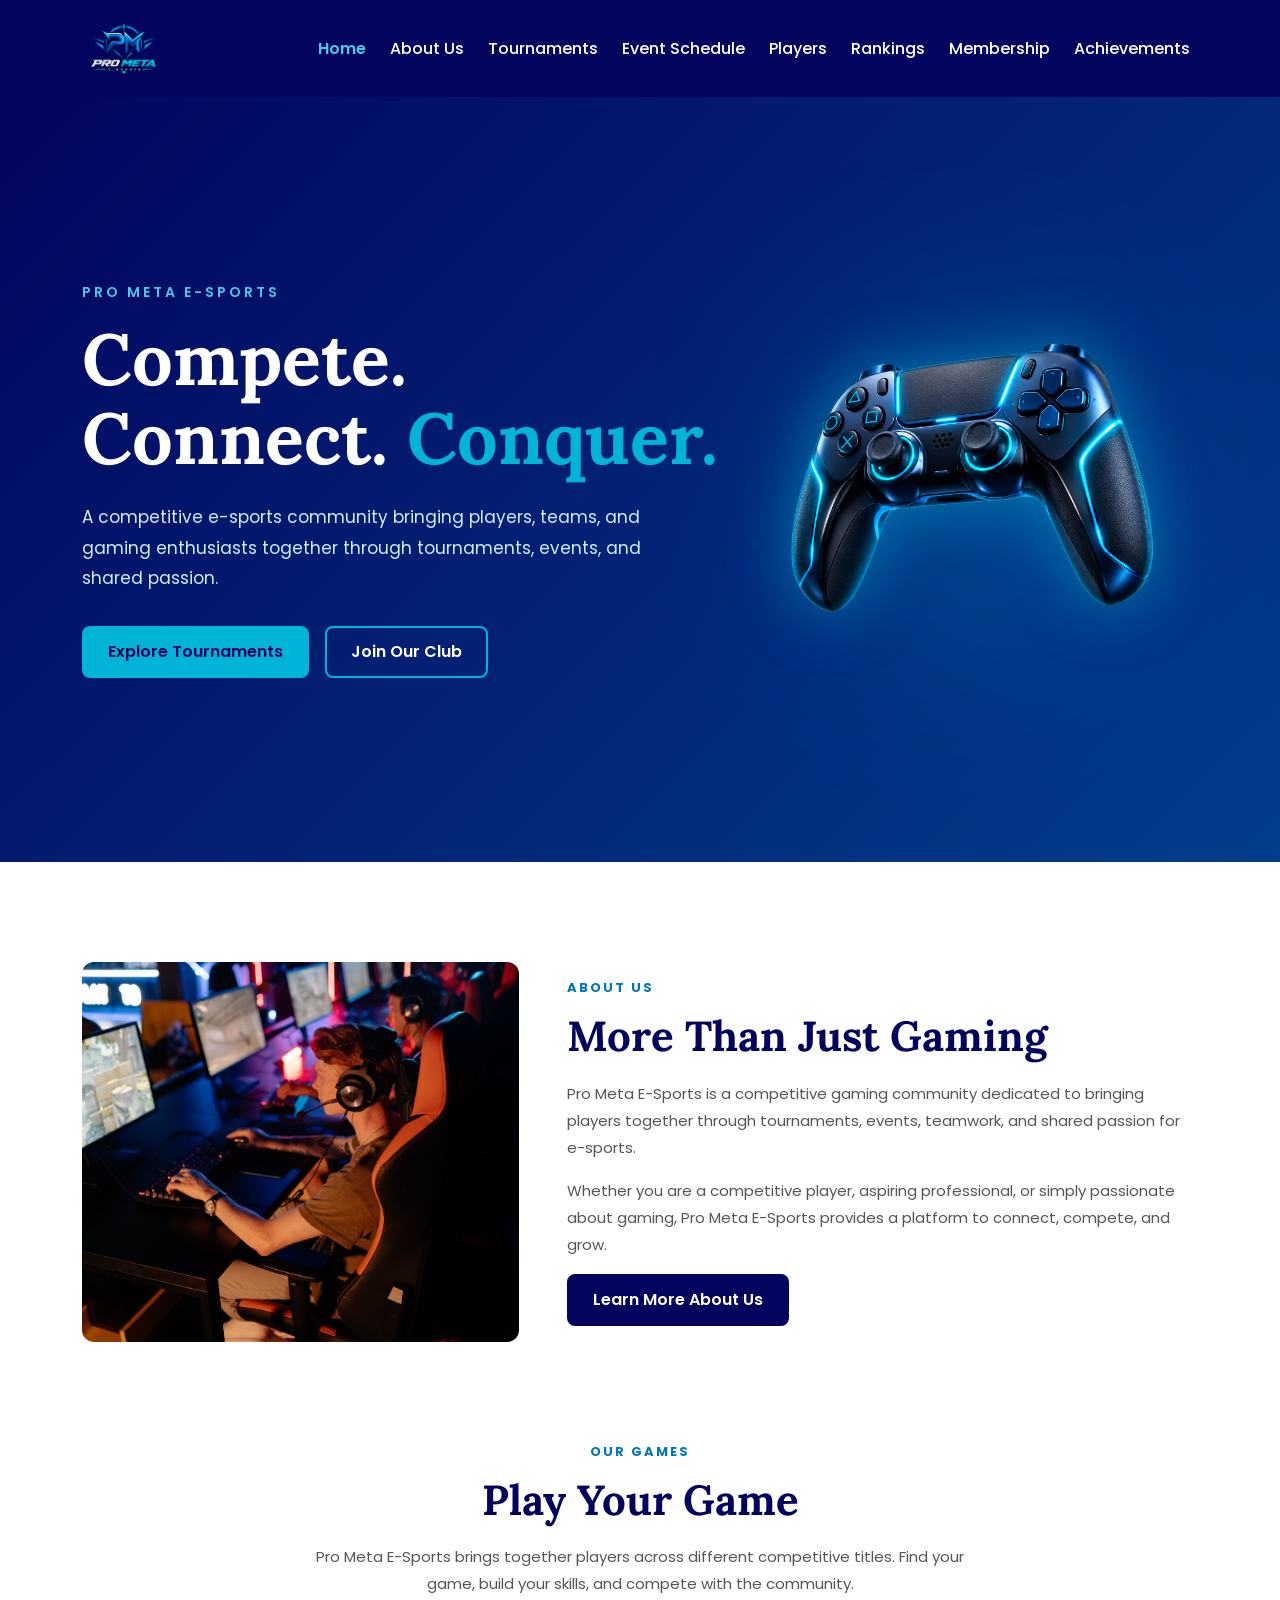
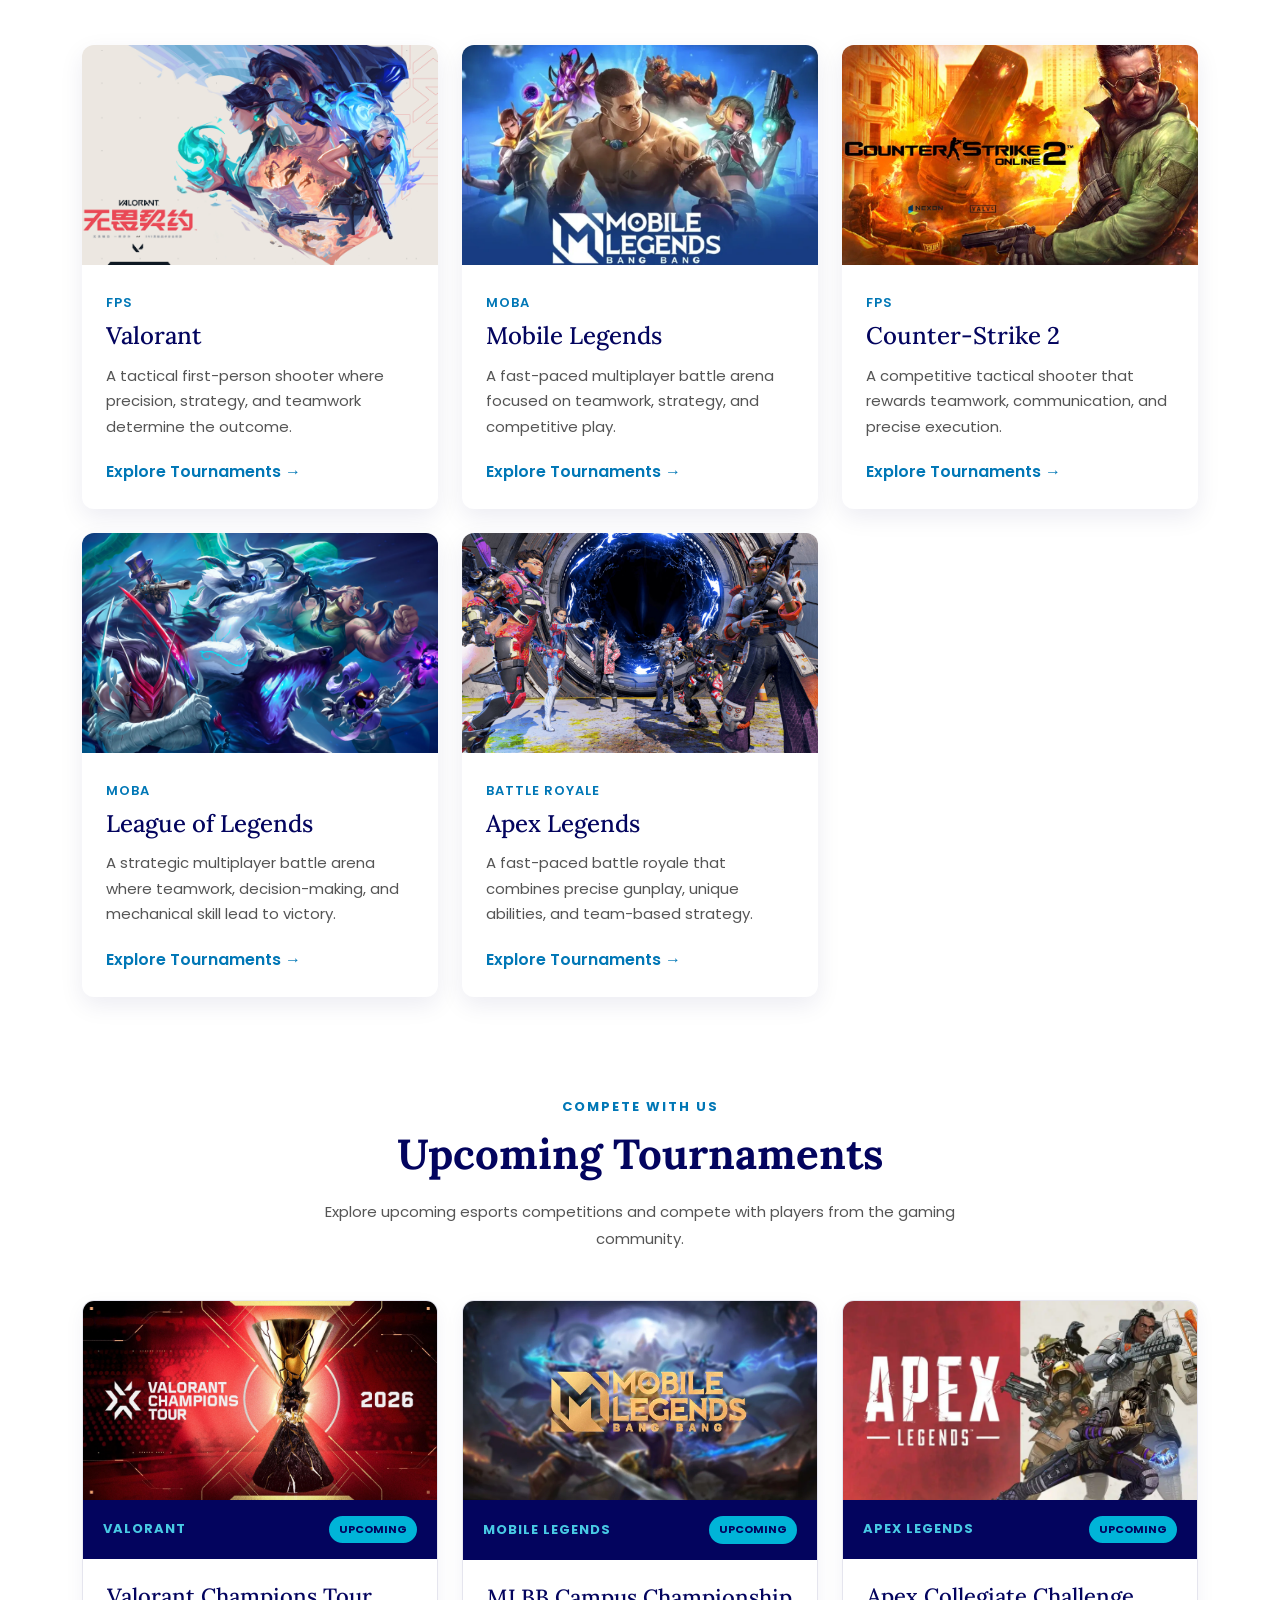
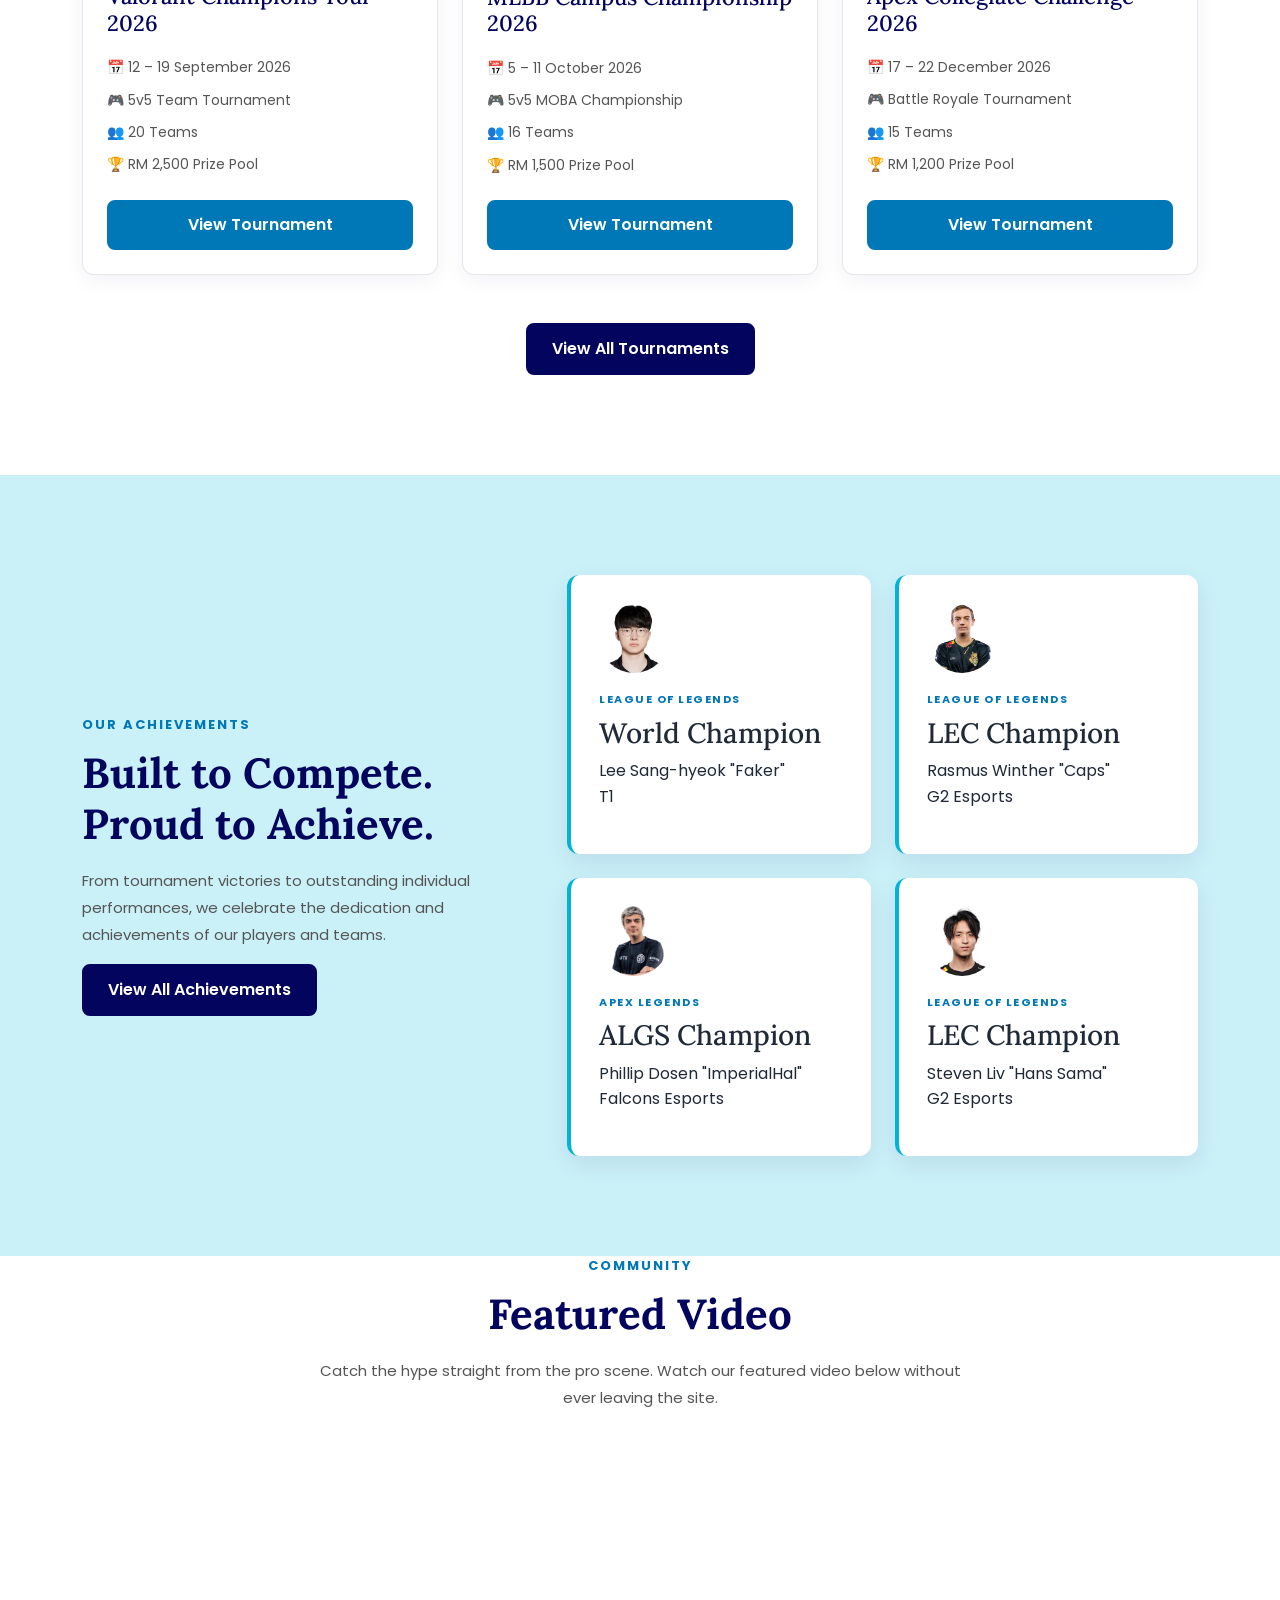
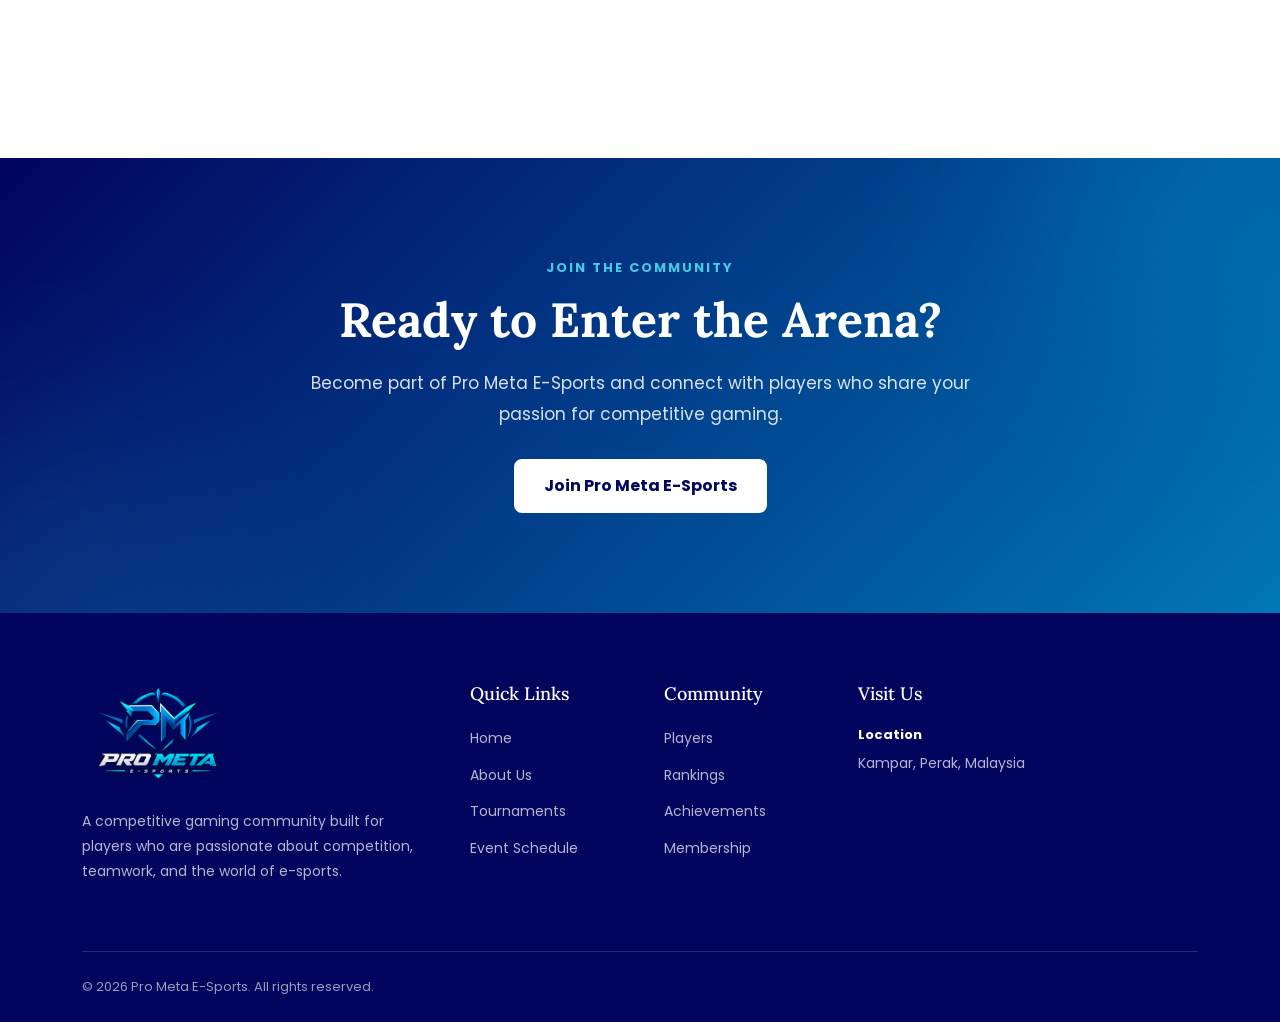
==== commit bcdf38f7: "Update index.html Added video" ====
--- a/index.html
+++ b/index.html
@@ -26,7 +26,7 @@
 
 <body>
 
-    <nav class="navbar navbar-expand-lg site-navbar">
+    <nav class="navbar navbar-expand-xl site-navbar">
         <div class="container">
 
             <a class="navbar-brand" href="index.html">
@@ -304,6 +304,38 @@
         </div>
     </section>
 
+    <!-- Community / Featured Video Section -->
+    <section class="featured-video-section">
+        <div class="container">
+
+            <div class="section-heading text-center">
+
+                <p class="section-label">
+                    COMMUNITY
+                </p>
+
+                <h2 class="section-title">
+                    Featured Video
+                </h2>
+
+                <p class="section-description mx-auto">
+                    Catch the hype straight from the pro scene. Watch our
+                    featured video below without ever leaving the site.
+                </p>
+
+            </div>
+
+            <div class="video-wrapper mx-auto mt-4">
+                <iframe width="560" height="315" src="https://www.youtube.com/embed/jcwAO-RcgUw?si=pLN2iCt1D551Xk4t"
+                    title="YouTube video player" frameborder="0"
+                    allow="accelerometer; autoplay; clipboard-write; encrypted-media; gyroscope; picture-in-picture; web-share"
+                    referrerpolicy="strict-origin-when-cross-origin" allowfullscreen></iframe>
+            </div>
+
+        </div>
+        
+    </section>
+    
     <!-- Membership CTA Section -->
     <section class="membership-cta">
         <div class="container">
@@ -461,4 +493,4 @@
 
 </body>
 
-</html>+</html>
--- a/css/style.css
+++ b/css/style.css
@@ -449,8 +449,21 @@
 }
 
 .purpose-icon {
-    font-size: 38px;
+    width: 64px;
+    height: 64px;
+    display: flex;
+    align-items: center;
+    justify-content: center;
     margin-bottom: 20px;
+
+    background: rgba(0, 180, 216, 0.12);
+    border: 1px solid rgba(0, 180, 216, 0.3);
+    border-radius: 50%;
+
+    color: var(--accent);
+    font-size: 28px;
+
+    box-shadow: 0 0 20px rgba(0, 180, 216, 0.12);
 }
 
 .purpose-card h3 {
@@ -824,43 +837,358 @@
    ABOUT PAGE
    ========================= */
 
-
-/* About Hero */
+/* ABOUT HERO */
 
 .about-hero {
-    min-height: 55vh;
+    position: relative;
+    min-height: 70vh;
     display: flex;
     align-items: center;
+    overflow: hidden;
+
     background:
-        linear-gradient(rgba(3, 4, 94, 0.92),
-            rgba(0, 119, 182, 0.88));
-    padding: var(--section-padding) 0;
+        radial-gradient(circle at 80% 50%,
+            rgba(0, 180, 216, 0.12),
+            transparent 35%),
+        linear-gradient(135deg,
+            var(--primary),
+            var(--deep-blue));
+
+    padding: 80px 0;
 }
 
 .about-hero-content {
-    max-width: 800px;
-    margin: 0 auto;
-}
-
-.about-hero .section-label {
-    color: var(--accent-light);
+    position: relative;
+    z-index: 2;
+    max-width: 650px;
 }
 
 .about-hero h1 {
-    color: #ffffff;
-    font-size: clamp(38px, 6vw, 58px);
+    color: #fff;
+    font-size: clamp(55px, 8vw, 100px);
+    line-height: 0.95;
     font-weight: 700;
-    margin-bottom: 24px;
+    margin-bottom: 30px;
+}
+
+.about-hero h1 span {
+    color: var(--accent);
 }
 
 .about-hero p:not(.section-label) {
+    max-width: 600px;
     color: rgba(255, 255, 255, 0.85);
     font-size: 18px;
     line-height: 1.8;
-    max-width: 650px;
-    margin: 0 auto;
-}
-
+    margin-bottom: 30px;
+}
+
+.about-hero-actions {
+    display: flex;
+    gap: 15px;
+    flex-wrap: wrap;
+}
+
+
+.about-hero-content {
+    position: relative;
+    z-index: 2;
+    max-width: 750px;
+    padding: 100px 0;
+}
+
+.about-hero h1 {
+    color: #fff;
+    font-size: clamp(55px, 8vw, 100px);
+    line-height: 0.95;
+    font-weight: 700;
+    margin-bottom: 30px;
+}
+
+.about-hero h1 span {
+    color: var(--accent);
+}
+
+.about-hero p:not(.section-label) {
+    max-width: 600px;
+    color: rgba(255, 255, 255, 0.85);
+    font-size: 18px;
+    line-height: 1.8;
+    margin-bottom: 30px;
+}
+
+.about-hero-actions {
+    display: flex;
+    gap: 15px;
+    flex-wrap: wrap;
+}
+
+.about-team-image {
+    position: relative;
+    height: 500px;
+    overflow: hidden;
+    border-radius: 18px;
+    box-shadow: var(--shadow-lg);
+}
+
+.about-team-image::after {
+    content: "";
+    position: absolute;
+    inset: 0;
+    background: linear-gradient(to top,
+            rgba(3, 4, 94, 0.85),
+            transparent 50%);
+}
+
+.about-team-image img {
+    width: 100%;
+    height: 100%;
+    object-fit: cover;
+    transition: transform 0.6s ease;
+}
+
+.about-team-image:hover img {
+    transform: scale(1.05);
+}
+
+.image-caption {
+    position: absolute;
+    z-index: 2;
+    left: 30px;
+    bottom: 25px;
+    color: white;
+}
+
+.image-caption span {
+    display: block;
+    color: var(--accent-light);
+    font-size: 11px;
+    font-weight: 700;
+    letter-spacing: 2px;
+    margin-bottom: 5px;
+}
+
+.image-caption strong {
+    font-family: "Lora", serif;
+    font-size: 24px;
+}
+
+.about-hero-visual {
+    position: relative;
+    width: 100%;
+    aspect-ratio: 16 / 9;
+    overflow: hidden;
+    border-radius: 20px;
+
+    box-shadow:
+        0 20px 50px rgba(0, 0, 0, 0.3),
+        0 0 40px rgba(0, 180, 216, 0.12);
+
+    border: 1px solid rgba(72, 202, 228, 0.18);
+}
+
+.about-hero-visual img {
+    width: 100%;
+    height: 100%;
+    object-fit: cover;
+    display: block;
+
+    transition: transform 0.6s ease;
+}
+
+.about-hero-visual:hover img {
+    transform: scale(1.04);
+}
+
+.hero-visual-overlay {
+    position: absolute;
+    inset: 0;
+
+    background:
+        linear-gradient(to top,
+            rgba(3, 4, 94, 0.85),
+            transparent 55%);
+
+    pointer-events: none;
+}
+
+.hero-visual-caption {
+    position: absolute;
+    z-index: 2;
+
+    left: 30px;
+    bottom: 28px;
+
+    color: #ffffff;
+}
+
+.hero-visual-caption span {
+    display: block;
+
+    color: var(--accent-light);
+
+    font-size: 11px;
+    font-weight: 700;
+    letter-spacing: 2px;
+
+    margin-bottom: 6px;
+}
+
+.hero-visual-caption strong {
+    display: block;
+
+    font-family: "Lora", serif;
+    font-size: 24px;
+}
+
+/* Players Preview */
+.players-preview {
+    padding: 110px 0;
+    background: var(--background-light);
+}
+
+.player-feature {
+    position: relative;
+    display: block;
+    height: 430px;
+    overflow: hidden;
+    border-radius: 16px;
+    text-decoration: none;
+    background: var(--primary);
+}
+
+.player-feature img {
+    width: 100%;
+    height: 100%;
+    object-fit: cover;
+    transition: transform 0.5s ease;
+}
+
+.player-feature::after {
+    content: "";
+    position: absolute;
+    inset: 0;
+    background: linear-gradient(to top,
+            rgba(3, 4, 94, 0.95),
+            rgba(3, 4, 94, 0.05) 65%);
+}
+
+.player-feature:hover img {
+    transform: scale(1.06);
+}
+
+.player-feature-info {
+    position: absolute;
+    z-index: 2;
+    left: 25px;
+    right: 25px;
+    bottom: 25px;
+    color: white;
+}
+
+.player-feature-info span {
+    color: var(--accent-light);
+    font-size: 11px;
+    font-weight: 700;
+    letter-spacing: 2px;
+}
+
+.player-feature-info h3 {
+    margin: 5px 0;
+    font-size: 25px;
+}
+
+.player-feature-info p {
+    margin: 0;
+    color: rgba(255, 255, 255, 0.7);
+    font-size: 13px;
+}
+
+/* Community */
+
+.community-showcase {
+    padding: 110px 0;
+    background: #03045E;
+    color: white;
+}
+
+.community-heading {
+    display: flex;
+    justify-content: space-between;
+    align-items: end;
+    gap: 50px;
+    margin-bottom: 50px;
+}
+
+.community-heading .section-title {
+    color: white;
+    margin: 0;
+}
+
+.community-heading>p {
+    max-width: 400px;
+    color: rgba(255, 255, 255, 0.7);
+}
+
+.community-grid {
+    display: grid;
+    grid-template-columns: 1.4fr 0.8fr;
+    grid-template-rows: 280px 280px;
+    gap: 20px;
+}
+
+.community-image {
+    overflow: hidden;
+    border-radius: 14px;
+}
+
+.community-image img {
+    width: 100%;
+    height: 100%;
+    object-fit: cover;
+    transition: transform 0.5s ease;
+}
+
+.community-image:hover img {
+    transform: scale(1.05);
+}
+
+.community-image-large {
+    grid-row: span 2;
+}
+
+.community-stat {
+    padding: 35px;
+    border-radius: 14px;
+    background: #CAF0F8;
+    color: var(--primary);
+}
+
+.community-stat.dark {
+    background: var(--secondary);
+    color: white;
+}
+
+.community-stat span {
+    display: block;
+    font-size: 13px;
+    font-weight: 700;
+    letter-spacing: 2px;
+    margin-bottom: 25px;
+}
+
+.community-stat strong {
+    display: block;
+    font-family: "Lora", serif;
+    font-size: 30px;
+    margin-bottom: 10px;
+}
+
+.community-stat p {
+    margin: 0;
+    font-size: 14px;
+    opacity: 0.8;
+}
 
 /* Who We Are */
 
@@ -953,7 +1281,7 @@
 
 .mission-section {
     padding: var(--section-padding) 0;
-    background-color: var(--background-light);
+    background-color: #ffffff;
 }
 
 /* ================================
@@ -970,7 +1298,7 @@
     padding: 32px 28px;
     text-align: center;
 
-    background-color: var(--background-light);
+    background-color: #ffffff;
     border: 1px solid rgba(3, 4, 94, 0.08);
     border-radius: var(--radius-md);
 
@@ -1011,45 +1339,18 @@
     background-color: var(--background-light);
 }
 
-.offer-icon {
-    font-size: 34px;
-    margin-bottom: 20px;
-}
-
-.offer-card h3 {
-    color: var(--primary);
-    font-size: 21px;
-    margin-bottom: 14px;
-}
-
-.offer-card p {
-    color: #555;
-    font-size: 14px;
-    line-height: 1.7;
-    margin-bottom: 20px;
-}
-
-.offer-card a {
-    color: var(--secondary);
-    font-size: 13px;
-    font-weight: 600;
-    text-decoration: none;
-    transition: color 0.3s ease;
-}
-
-.offer-card a:hover {
-    color: var(--accent);
-}
-
 /* About CTA */
 
 .about-cta {
+    position: relative;
     padding: var(--section-padding) 0;
-    background: linear-gradient(135deg,
-            var(--primary),
-            var(--secondary));
-    position: relative;
     overflow: hidden;
+
+    background:
+        linear-gradient(90deg,
+            rgba(3, 4, 94, 0.95),
+            rgba(3, 4, 94, 0.65)),
+        url("../images/about/join-community.jpg") center/cover no-repeat;
 }
 
 .about-cta::before {
@@ -1103,9 +1404,74 @@
     margin-bottom: 30px;
 }
 
-
+.about-text-link {
+    display: inline-flex;
+    align-items: center;
+    gap: 8px;
+    margin-top: 10px;
+
+    color: var(--secondary);
+    font-size: 14px;
+    font-weight: 600;
+    text-decoration: none;
+
+    transition: var(--transition);
+}
+
+.about-text-link:hover {
+    color: var(--accent);
+    transform: translateX(4px);
+}
+
+/* =========================
+   TABLET / COLLAPSED NAVBAR
+   ========================= */
+
+@media (max-width: 1199px) {
+
+    .site-navbar {
+        padding: 10px 0;
+    }
+
+    .navbar-brand img {
+        height: 45px;
+        width: auto;
+    }
+
+    .navbar-toggler {
+        padding: 6px 8px;
+        border: 1px solid rgba(255, 255, 255, 0.35);
+    }
+
+    .navbar-toggler:focus {
+        box-shadow: 0 0 0 2px rgba(72, 202, 228, 0.35);
+    }
+
+    .navbar-toggler-icon {
+        filter: brightness(0) invert(1);
+    }
+
+    .navbar-collapse {
+        margin-top: 12px;
+        padding-top: 8px;
+        border-top: 1px solid rgba(255, 255, 255, 0.12);
+    }
+
+    .navbar-nav {
+        padding: 8px 0;
+    }
+
+    .navbar .nav-link {
+        margin-left: 0;
+        padding: 10px 4px;
+        font-size: 14px;
+        color: var(--text-light);
+    }
+}
 
 @media (max-width: 991px) {
+
+    /* ---------- NAVBAR ---------- */
 
     .hero-section {
         min-height: auto;
@@ -1126,7 +1492,6 @@
         min-height: 280px;
         margin-top: 40px;
     }
-
 }
 
 /* =========================
@@ -1148,48 +1513,6 @@
         padding-left: 20px;
         padding-right: 20px;
     }
-
-
-    /* ---------- NAVBAR ---------- */
-
-    .site-navbar {
-        padding: 10px 0;
-    }
-
-    .navbar-brand img {
-        height: 38px;
-        width: auto;
-    }
-
-    .navbar-toggler {
-        padding: 6px 8px;
-        border: 1px solid rgba(255, 255, 255, 0.35);
-    }
-
-    .navbar-toggler:focus {
-        box-shadow: 0 0 0 2px rgba(72, 202, 228, 0.35);
-    }
-
-    .navbar-toggler-icon {
-        filter: brightness(0) invert(1);
-    }
-
-    .navbar-collapse {
-        margin-top: 12px;
-        padding-top: 8px;
-        border-top: 1px solid rgba(255, 255, 255, 0.12);
-    }
-
-    .navbar-nav {
-        padding: 8px 0;
-    }
-
-    .navbar .nav-link {
-        margin-left: 0;
-        padding: 10px 4px;
-        font-size: 14px;
-    }
-
 
     /* ---------- SECTIONS ---------- */
 
@@ -1304,6 +1627,24 @@
         margin-bottom: 5px;
     }
 
+    .community-grid {
+        grid-template-columns: 1fr;
+        grid-template-rows: auto;
+    }
+
+    .community-image-large {
+        grid-row: auto;
+    }
+
+    .community-image {
+        height: 240px;
+    }
+
+    .community-stat {
+        min-height: 200px;
+        padding: 28px;
+    }
+
 
     /* ---------- GAME CARDS ---------- */
 
@@ -1390,8 +1731,13 @@
     /* ---------- ABOUT HERO ---------- */
 
     .about-hero {
-        min-height: 48vh;
+        min-height: auto;
         padding: 70px 0;
+        text-align: center;
+    }
+
+    .about-hero-content {
+        max-width: 100%;
     }
 
     .about-hero h1 {
@@ -1403,6 +1749,28 @@
     .about-hero p:not(.section-label) {
         font-size: 15px;
         line-height: 1.7;
+        margin-left: auto;
+        margin-right: auto;
+    }
+
+    .about-hero-actions {
+        justify-content: center;
+    }
+
+    .about-hero-visual {
+        height: 300px;
+        margin-top: 15px;
+        border-radius: 14px;
+    }
+
+    .hero-visual-caption {
+        left: 20px;
+        bottom: 20px;
+        text-align: left;
+    }
+
+    .hero-visual-caption strong {
+        font-size: 19px;
     }
 
 
